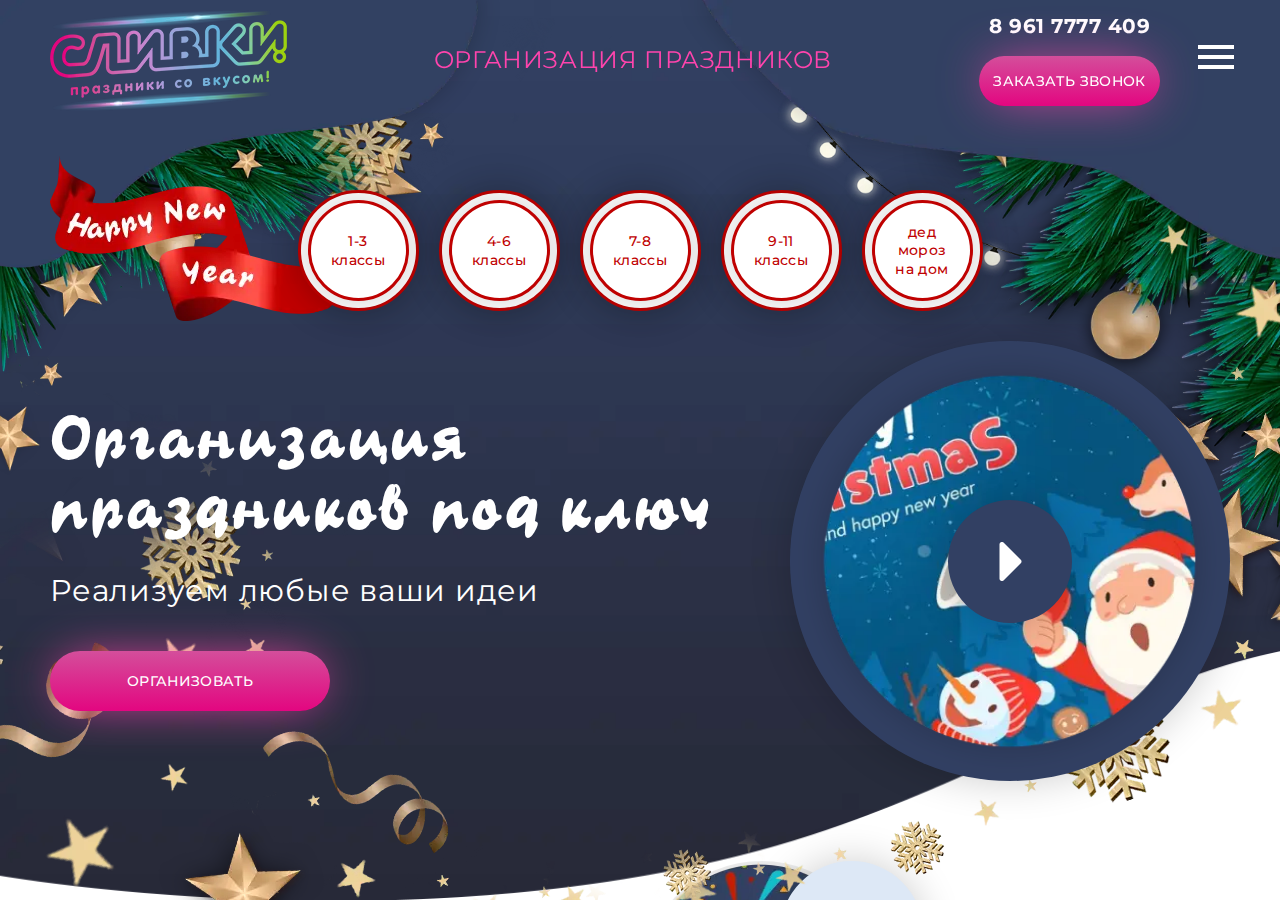
==== index.html @ aa13f9ca "Add files via upload" ====
<!DOCTYPE html><html lang="ru"><head>   <meta charset="UTF-8">   <meta http-equiv="X-UA-Compatible" content="IE=edge">   <meta name="viewport" content="width=device-width, initial-scale=1.0, maximum-scale=1.0, user-scalable=0">   <link rel="preconnect" href="https://fonts.googleapis.com">    <link rel="preconnect" href="https://fonts.gstatic.com" crossorigin>    <link href="https://fonts.googleapis.com/css2?family=Montserrat:wght@300;400;500;700&display=swap" rel="stylesheet">   <link rel="stylesheet" href="css/style.min.css">   <title>Document</title></head><body>    <div class="wrapper">        <header class="header">            <div class="container">                <button class="burger">                    <svg id="burger" viewBox="0 0 24 24" >                        <path d="M3 18h18v-2H3v2zm0-5h18v-2H3v2zm0-7v2h18V6H3z"/>                    </svg>                    <svg id="close"  viewBox="0 0 24 24" >                        <path d="M0 0h24v24H0V0z" fill="none" opacity=".87"/><path d="M12 2C6.47 2 2 6.47 2 12s4.47 10 10 10 10-4.47 10-10S17.53 2 12 2zm0 18c-4.41 0-8-3.59-8-8s3.59-8 8-8 8 3.59 8 8-3.59 8-8 8zm3.59-13L12 10.59 8.41 7 7 8.41 10.59 12 7 15.59 8.41 17 12 13.41 15.59 17 17 15.59 13.41 12 17 8.41z"/>                    </svg>                </button>               <div class="header__body">                   <div class="header__top">                        <a href="index.html" class="header__logo">                            <picture><source srcset="img/logo.webp" type="image/webp"><img src="img/logo.png" alt="logo"></picture>                        </a>                        <div class="header__title">Организация праздников</div>                        <div class="header__contacts">                            <div class="header__phone">                                <a href="tel:89617777409">8 961 7777 409</a>                            </div>                            <button class="header__btn button button-2">Заказать звонок</button>                        </div>                   </div>                   <div class="header__bottom">                        <nav class="header__menu">                            <ul class="menu">                            <li class="menu__item _active"><a href="##">Программы </a></li>                            <li class="menu__item"><a href="##">Почему мы</a></li>                            <li class="menu__item"><a href="##"> Праздник под ключ</a></li>                            <li class="menu__item"><a href="##">Наша команда</a></li>                            <li class="menu__item"><a href="##">Отзывы</a></li>                            <li class="menu__item"><a href="##">Портфолио</a></li>                            <li class="menu__item"><a href="##">Контакты</a></li>                            </ul>                        </nav>                   </div>               </div>            </div>        </header>          <main>              <section class="main">                  <div class="main-bg">                      <div class="main-bg__top-left">                        <picture><source srcset="img/block1/bg-top.webp" type="image/webp"><img src="img/block1/bg-top.png" alt=""></picture>                      </div>                      <div class="main-bg__top-right">                        <picture><source srcset="img/block1/bg-top-right.webp" type="image/webp"><img src="img/block1/bg-top-right.png" alt=""></picture>                      </div>                      <div class="main-bg__right">                        <picture><source srcset="img/block1/bg-right.webp" type="image/webp"><img src="img/block1/bg-right.png" alt=""></picture>                      </div>                      <div class="main-bg__left">                        <picture><source srcset="img/block1/bg-left.webp" type="image/webp"><img src="img/block1/bg-left.png" alt=""></picture>                      </div>                      <div class="main-bg__center">                        <picture><source srcset="img/block1/bg-center.webp" type="image/webp"><img src="img/block1/bg-center.png" alt=""></picture>                      </div>                      <div class="main-bg__bg">                        <picture><source srcset="img/block1/bg.webp" type="image/webp"><img src="img/block1/bg.png" alt=""></picture>                      </div>                  </div>                  <div class="container">                      <div class="main__body">                          <div class="main__top">                              <div class="main__top-bg">                                  <picture><source srcset="img/block1/tape.webp" type="image/webp"><img src="img/block1/tape.png" alt=""></picture>                              </div>                              <div class="main__list">                                  <a href="##" class="main__list-item">                                    <span class="fcc">                                        1-3                                        классы                                    </span>                                  </a>                                  <a href="##" class="main__list-item">                                    <span class="fcc">                                        4-6                                        классы                                    </span>                                  </a>                                  <a href="##" class="main__list-item">                                    <span class="fcc">                                        7-8                                        классы                                    </span>                                  </a>                                  <a href="##" class="main__list-item">                                    <span class="fcc">                                        9-11                                        классы                                    </span>                                  </a>                                  <a href="##" class="main__list-item">                                    <span class="fcc">                                        дед                                        мороз                                        на дом                                    </span>                                  </a>                              </div>                          </div>                          <div class="main__bottom">                              <div class="main__column">                                  <div class="main__title title">Организация                                    праздников под ключ</div>                                  <div class="main__subtitle">Реализуем любые ваши идеи</div>                                  <button class="main__btn button button-1 offer-button">Организовать</button>                              </div>                              <div class="main__play play fcc">                                  <div class="play__image">                                      <picture><source srcset="img/block1/picture-play.webp" type="image/webp"><img src="img/block1/picture-play.png" alt=""></picture>                                  </div>                                  <button class="play__btn fcc">                                      <picture><source srcset="img/block1/arrow.webp" type="image/webp"><img src="img/block1/arrow.png" alt=""></picture>                                  </button>                              </div>                          </div>                      </div>                  </div>              </section>              <section class="about">                  <div class="container">                      <div class="about__body">                          <div class="about__item">                              <div class="about-item">                                  <div class="about__picture">                                      <picture><source srcset="img/block2/picture-1.webp" type="image/webp"><img src="img/block2/picture-1.png" alt=""></picture>                                  </div>                                  <div class="about__title fcc">                                    <span>                                        > 15 лет                                        с вами                                    </span>                                  </div>                              </div>                          </div>                          <div class="about__item">                              <div class="about-item">                                  <div class="about__picture">                                      <picture><source srcset="img/block2/picture-2.webp" type="image/webp"><img src="img/block2/picture-2.png" alt=""></picture>                                  </div>                                  <div class="about__title fcc">                                    <span>                                        Провели                                        свыше 9 000                                        праздников                                    </span>                                  </div>                              </div>                          </div>                          <div class="about__item">                              <div class="about-item">                                  <div class="about__picture">                                      <picture><source srcset="img/block2/picture-3.webp" type="image/webp"><img src="img/block2/picture-3.png" alt=""></picture>                                  </div>                                  <div class="about__title fcc">                                    <span>                                        Проф.                                        ведущие                                        и артисты                                    </span>                                  </div>                              </div>                          </div>                          <div class="about__item">                              <div class="about-item">                                  <div class="about__picture">                                      <picture><source srcset="img/block2/picture-4.webp" type="image/webp"><img src="img/block2/picture-4.png" alt=""></picture>                                  </div>                                  <div class="about__title fcc">                                    <span>                                        Эксклюзивные                                        и VIP                                        программы                                    </span>                                  </div>                              </div>                          </div>                      </div>                  </div>              </section>              <section class="banner">                  <div class="banner-bg">                      <div class="banner-bg__bg">                          <picture><source srcset="img/block3/bg.webp" type="image/webp"><img src="img/block3/bg.png" alt=""></picture>                      </div>                      <div class="banner-bg__top">                          <picture><source srcset="img/block3/bg-top.webp" type="image/webp"><img src="img/block3/bg-top.png" alt=""></picture>                      </div>                      <div class="banner-bg__bottom">                          <picture><source srcset="img/block3/bg-bottom.webp" type="image/webp"><img src="img/block3/bg-bottom.png" alt=""></picture>                      </div>                      <div class="banner-bg__left">                          <picture><source srcset="img/block3/bg-left.webp" type="image/webp"><img src="img/block3/bg-left.png" alt=""></picture>                      </div>                      <div class="banner-bg__right">                          <picture><source srcset="img/block3/bg-right.webp" type="image/webp"><img src="img/block3/bg-right.png" alt=""></picture>                      </div>                      <div class="banner-bg__center">                          <picture><source srcset="img/block3/bg-center.webp" type="image/webp"><img src="img/block3/bg-center.png" alt=""></picture>                      </div>                  </div>                  <div class="container">                      <div class="banner__body">                        <div class="banner-bg__picture">                            <picture><source srcset="img/block3/picture-center.webp" type="image/webp"><img src="img/block3/picture-center.png" alt=""></picture>                        </div>                        <div class="title banner__title">Работаем с детьми                            и подростками</div>                        <div class="banner__subtitle">Праздник под ключ для деток</div>                        <button class="banner__btn button button-1 offer-button">Организовать</button>                        <div class="banner__list main__list">                            <a href="##" class="main__list-item">                              <span class="fcc">                                  1-3                                  классы                              </span>                            </a>                            <a href="##" class="main__list-item">                              <span class="fcc">                                  4-6                                  классы                              </span>                            </a>                            <a href="##" class="main__list-item">                              <span class="fcc">                                  7-8                                  классы                              </span>                            </a>                            <a href="##" class="main__list-item">                              <span class="fcc">                                  9-11                                  классы                              </span>                            </a>                            <a href="##" class="main__list-item">                              <span class="fcc">                                  дед                                  мороз                                  на дом                              </span>                            </a>                        </div>                      </div>                  </div>              </section>              <section class="team">                <div class="team__bg">                    <picture><source srcset="img/block4/bg.webp" type="image/webp"><img src="img/block4/bg.png" alt=""></picture>                </div>                  <div class="container">                      <div class="team__body">                          <div class="team__title title">Наша команда</div>                          <div class="team__slider">                              <div class="slider">                                  <div class="slider__body">                                      <div class="slider__item">                                          <div class="team-item">                                              <div class="team-item__image">                                                  <picture><source srcset="img/block4/picture-1.webp" type="image/webp"><img src="img/block4/picture-1.png" alt=""></picture>                                              </div>                                              <div class="team-item__info fcc">                                                <div class="team-item__name">Мария Юкова</div>                                                <div class="team-item__description">Педагог-психолог, арт-терапевт, опыт работы более 12 лет</div>                                              </div>                                          </div>                                      </div>                                      <div class="slider__item _active">                                          <div class="team-item">                                              <div class="team-item__image">                                                  <picture><source srcset="img/block4/picture-2.webp" type="image/webp"><img src="img/block4/picture-2.png" alt=""></picture>                                              </div>                                              <div class="team-item__info fcc">                                                <div class="team-item__name">Никита                                                    будник</div>                                                <div class="team-item__description">создатель программ, ведущий, поет, танцует играет на гитаре</div>                                              </div>                                          </div>                                      </div>                                      <div class="slider__item">                                          <div class="team-item">                                              <div class="team-item__image">                                                  <picture><source srcset="img/block4/picture-3.webp" type="image/webp"><img src="img/block4/picture-3.png" alt=""></picture>                                              </div>                                              <div class="team-item__info fcc">                                                <div class="team-item__name">Сергей                                                    Гузенко</div>                                                <div class="team-item__description">актер,<br> супер-ведущий</div>                                              </div>                                          </div>                                      </div>                                      <div class="slider__item">                                          <div class="team-item">                                              <div class="team-item__image">                                                  <picture><source srcset="img/block4/picture-1.webp" type="image/webp"><img src="img/block4/picture-1.png" alt=""></picture>                                              </div>                                              <div class="team-item__info fcc">                                                <div class="team-item__name">Мария Юкова</div>                                                <div class="team-item__description">Педагог-психолог, арт-терапевт, опыт работы более 12 лет</div>                                              </div>                                          </div>                                      </div>                                      <div class="slider__item">                                          <div class="team-item">                                              <div class="team-item__image">                                                  <picture><source srcset="img/block4/picture-1.webp" type="image/webp"><img src="img/block4/picture-1.png" alt=""></picture>                                              </div>                                              <div class="team-item__info fcc">                                                <div class="team-item__name">Мария Юкова</div>                                                <div class="team-item__description">Педагог-психолог, арт-терапевт, опыт работы более 12 лет</div>                                              </div>                                          </div>                                      </div>                                      <div class="slider__item">                                          <div class="team-item">                                              <div class="team-item__image">                                                  <picture><source srcset="img/block4/picture-1.webp" type="image/webp"><img src="img/block4/picture-1.png" alt=""></picture>                                              </div>                                              <div class="team-item__info fcc">                                                <div class="team-item__name">Мария Юкова</div>                                                <div class="team-item__description">Педагог-психолог, арт-терапевт, опыт работы более 12 лет</div>                                              </div>                                          </div>                                      </div>                                  </div>                                  <div class="slider__arrows">                                      <button class="arrow-left">                                        <svg height="20" viewBox="0 0 24 24" width="13" ><path d="M0 0h24v24H0V0z" fill="none"/><path d="M4.422-3.995L0 0l14.363 13.004L0 26.01l4.422 3.995 18.816-17z"/></svg>                                      </button>                                      <button class="arrow-right">                                        <svg height="20" viewBox="0 0 24 24" width="13" ><path d="M0 0h24v24H0V0z" fill="none"/><path d="M4.422-3.995L0 0l14.363 13.004L0 26.01l4.422 3.995 18.816-17z"/></svg>                                      </button>                                  </div>                              </div>                          </div>                      </div>                  </div>              </section>              <section class="feedbacks">                  <div class="container">                      <div class="feedbacks__body">                          <div class="feedbacks__title title">Отзывы наших клиентов</div>                          <div class="feedbacks__content">                              <div class="feedbacks__left">                                  <div class="feedbacks__bg">                                      <picture><source srcset="img/block5/bg-left.webp" type="image/webp"><img src="img/block5/bg-left.png" alt=""></picture>                                  </div>                                  <div class="feedbacks__items">                                        <div class="feedbacks__item">                                            <div class="feedbacks__image">                                                <picture><source srcset="img/block5/picture-1.webp" type="image/webp"><img src="img/block5/picture-1.png" alt=""></picture>                                            </div>                                                  <div class="feedback">                                                <div class="feedback__image">                                                    <picture><source srcset="img/block5/picture-1.webp" type="image/webp"><img src="img/block5/picture-1.png" alt=""></picture>                                                </div>                                                <div class="feedback__info">                                                    <div class="feedback__name">Эльвира Сафина</div>                                                    <div class="feedback__title">на основе нескольких мероприятий (Гость)</div>                                                    <div class="feedback__text">Никита очень позитивный, весёлый, внимательный, ответственный.А как он работает с детьми, одно удовольствие смотреть. Дети в восторге. Ко всем находит подход </div>                                                </div>                                            </div>                                        </div>                                        <div class="feedbacks__item">                                            <div class="feedbacks__image">                                                <picture><source srcset="img/block5/picture-2.webp" type="image/webp"><img src="img/block5/picture-2.png" alt=""></picture>                                            </div>                                                  <div class="feedback">                                                <div class="feedback__image">                                                    <picture><source srcset="img/block5/picture-2.webp" type="image/webp"><img src="img/block5/picture-2.png" alt=""></picture>                                                </div>                                                <div class="feedback__info">                                                    <div class="feedback__name">Эльвира Сафина</div>                                                    <div class="feedback__title">на основе нескольких мероприятий (Гость)</div>                                                    <div class="feedback__text">Никита очень позитивный, весёлый, внимательный, ответственный.А как он работает с детьми, одно удовольствие смотреть. Дети в восторге. Ко всем находит подход </div>                                                </div>                                            </div>                                        </div>                                        <div class="feedbacks__item _active">                                            <div class="feedbacks__image fcc">                                                <span>э</span>                                            </div>                                               <div class="feedback">                                                <div class="feedback__image fcc">                                                    <span>э</span>                                                </div>                                                  <div class="feedback__info">                                                    <div class="feedback__name">Эльвира Сафина</div>                                                    <div class="feedback__title">на основе нескольких мероприятий (Гость)</div>                                                    <div class="feedback__text">Никита очень позитивный, весёлый, внимательный, ответственный.А как он работает с детьми, одно удовольствие смотреть. Дети в восторге. Ко всем находит подход </div>                                                </div>                                            </div>                                        </div>                                        <div class="feedbacks__item">                                            <div class="feedbacks__image">                                                <picture><source srcset="img/block5/picture-4.webp" type="image/webp"><img src="img/block5/picture-4.png" alt=""></picture>                                            </div>                                                  <div class="feedback">                                                <div class="feedback__image">                                                    <picture><source srcset="img/block5/picture-4.webp" type="image/webp"><img src="img/block5/picture-4.png" alt=""></picture>                                                </div>                                                <div class="feedback__info">                                                    <div class="feedback__name">Эльвира Сафина</div>                                                    <div class="feedback__title">на основе нескольких мероприятий (Гость)</div>                                                    <div class="feedback__text">Никита очень позитивный, весёлый, внимательный, ответственный.А как он работает с детьми, одно удовольствие смотреть. Дети в восторге. Ко всем находит подход </div>                                                </div>                                            </div>                                        </div>                                  </div>                              </div>                              <div class="feedbacks__feedback">                                <div class="feedback">                                    <div class="feedback__image fcc">                                        <span>э</span>                                    </div>                                    <div class="feedback__info">                                        <div class="feedback__name">Эльвира Сафина</div>                                        <div class="feedback__title">на основе нескольких мероприятий (Гость)</div>                                        <div class="feedback__text">Никита очень позитивный, весёлый, внимательный, ответственный.А как он работает с детьми, одно удовольствие смотреть. Дети в восторге. Ко всем находит подход </div>                                    </div>                                </div>                              </div>                              <div class="feedbacks__right">                                  <div class="feedbacks__bg">                                      <picture><source srcset="img/block5/bg-left.webp" type="image/webp"><img src="img/block5/bg-left.png" alt=""></picture>                                  </div>                                  <div class="feedbacks__items">                                        <div class="feedbacks__item">                                            <div class="feedbacks__image">                                                <picture><source srcset="img/block5/picture-5.webp" type="image/webp"><img src="img/block5/picture-5.png" alt=""></picture>                                            </div>                                                  <div class="feedback">                                                <div class="feedback__image">                                                    <picture><source srcset="img/block5/picture-5.webp" type="image/webp"><img src="img/block5/picture-5.png" alt=""></picture>                                                </div>                                                <div class="feedback__info">                                                    <div class="feedback__name">Эльвира Сафина</div>                                                    <div class="feedback__title">на основе нескольких мероприятий (Гость)</div>                                                    <div class="feedback__text">Никита очень позитивный, весёлый, внимательный, ответственный.А как он работает с детьми, одно удовольствие смотреть. Дети в восторге. Ко всем находит подход </div>                                                </div>                                            </div>                                        </div>                                        <div class="feedbacks__item">                                            <div class="feedbacks__image fcc">                                                <span>в</span>                                            </div>                                                <div class="feedback">                                                <div class="feedback__image fcc">                                                    <span>в</span>                                                </div>                                                <div class="feedback__info">                                                    <div class="feedback__name">Эльвира Сафина</div>                                                    <div class="feedback__title">на основе нескольких мероприятий (Гость)</div>                                                    <div class="feedback__text">Никита очень позитивный, весёлый, внимательный, ответственный.А как он работает с детьми, одно удовольствие смотреть. Дети в восторге. Ко всем находит подход </div>                                                </div>                                            </div>                                        </div>                                        <div class="feedbacks__item">                                            <div class="feedbacks__image">                                                <picture><source srcset="img/block5/picture-7.webp" type="image/webp"><img src="img/block5/picture-7.png" alt=""></picture>                                            </div>                                                  <div class="feedback">                                                <div class="feedback__image">                                                    <picture><source srcset="img/block5/picture-7.webp" type="image/webp"><img src="img/block5/picture-7.png" alt=""></picture>                                                </div>                                                <div class="feedback__info">                                                    <div class="feedback__name">Эльвира Сафина</div>                                                    <div class="feedback__title">на основе нескольких мероприятий (Гость)</div>                                                    <div class="feedback__text">Никита очень позитивный, весёлый, внимательный, ответственный.А как он работает с детьми, одно удовольствие смотреть. Дети в восторге. Ко всем находит подход </div>                                                </div>                                            </div>                                        </div>                                  </div>                              </div>                          </div>                          <a class="feedbacks__btn button-4 fcc" href="##"><span>Все отзывы</span></a>                      </div>                  </div>              </section>              <section class="gallery">                  <div class="gallery__bg">                      <picture><source srcset="img/block6/bg.webp" type="image/webp"><img src="img/block6/bg.png" alt=""></picture>                  </div>                  <div class="container">                      <div class="gallery__body">                          <div class="gallery__title title">Наша галерея</div>                          <div class="filters">                              <div  class="filters__body">                                           <div data-filter="" class="filters__item _active">Все фото</div>                                  <div data-filter="Happy Dance Party" class="filters__item">Happy Dance Party</div>                                  <div data-filter="Ультрафиолет Party" class="filters__item">Ультрафиолет Party</div>                                  <div data-filter="Freez-Light Party" class="filters__item">Freez-Light Party</div>                                  <div data-filter="Выездной дивж: выпускные, дни рождения" class="filters__item">Выездной дивж: выпускные, дни рождения</div>                                  <div data-filter="тренинги для классов на командообразование" class="filters__item">тренинги для классов на командообразование</div>                                  <div data-filter="3 допа" class="filters__item">3 допа</div>                                  <div data-filter="3 допа" class="filters__item">3 допа</div>                                  <div data-filter="3 допа" class="filters__item">3 допа</div>                              </div>                          </div>                          <div class="gallery__slider">                              <div class="slider">                                  <div class="slider__body">                                      <div data-filter="Happy Dance Party" class="slider__item _prev-second-item">                                          <picture><source srcset="img/block6/picture-1.webp" type="image/webp"><img src="img/block6/picture-1.png" alt=""></picture>                                      </div>                                      <div data-filter="Happy Dance Party" class="slider__item _prev-item">                                          <picture><source srcset="img/block6/picture-2.webp" type="image/webp"><img src="img/block6/picture-2.png" alt=""></picture>                                      </div>                                      <div data-filter="Ультрафиолет Party" class="slider__item _active">                                          <picture><source srcset="img/block6/picture-3.webp" type="image/webp"><img src="img/block6/picture-3.png" alt=""></picture>                                      </div>                                      <div data-filter="Ультрафиолет Party" class="slider__item _next-item">                                          <picture><source srcset="img/block6/picture-4.webp" type="image/webp"><img src="img/block6/picture-4.png" alt=""></picture>                                      </div>                                      <div data-filter="Happy Dance Party" class="slider__item _next-second-item">                                          <picture><source srcset="img/block6/picture-5.webp" type="image/webp"><img src="img/block6/picture-5.png" alt=""></picture>                                      </div>                                      <div data-filter="Ультрафиолет Party" class="slider__item">                                          <picture><source srcset="img/block6/picture-3.webp" type="image/webp"><img src="img/block6/picture-3.png" alt=""></picture>                                      </div>                                  </div>                                  <div class="slider__arrows">                                      <button class="arrow-left">                                        <svg height="20" viewBox="0 0 24 24" width="13" ><path d="M0 0h24v24H0V0z" fill="none"/><path d="M4.422-3.995L0 0l14.363 13.004L0 26.01l4.422 3.995 18.816-17z"/></svg>                                      </button>                                      <button class="arrow-right">                                        <svg height="20" viewBox="0 0 24 24" width="13" ><path d="M0 0h24v24H0V0z" fill="none"/><path d="M4.422-3.995L0 0l14.363 13.004L0 26.01l4.422 3.995 18.816-17z"/></svg>                                      </button>                                  </div>                              </div>                          </div>                      </div>                  </div>              </section>              <section class="offer">                <div class="banner-bg offer-bg">                    <div class="banner-bg__bg">                        <picture><source srcset="img/block7/bg.webp" type="image/webp"><img src="img/block7/bg.png" alt=""></picture>                    </div>                    <div class="banner-bg__top">                        <picture><source srcset="img/block3/bg-top.webp" type="image/webp"><img src="img/block3/bg-top.png" alt=""></picture>                    </div>                    <div class="banner-bg__bottom">                        <picture><source srcset="img/block3/bg-bottom.webp" type="image/webp"><img src="img/block3/bg-bottom.png" alt=""></picture>                    </div>                </div>                  <div class="container">                      <div class="offer__body">                        <div class="offer__info">                            <div class="offer__title title">Хотите                                организовать                                свой праздник?</div>                            <div class="offer__subtitle">Оставьте свои данные и мы                                свяжемся с Вами</div>                        </div>                        <div class="offer__form">                            <form action="form.php" class="form">                                <div class="form__row">                                    <div class="form__column">                                        <input required placeholder="Ваше имя" autocomplete="off" class="input" name="имя" value="" type="text">                                        <input required placeholder="Ваш номер телефона" autocomplete="off" class="input input-phone" name="номер телефона" value="" type="text">                                        <input required placeholder="Ваш E-mail" autocomplete="off" class="input input-email" name="E-mail" value="" type="text">                                    </div>                                    <div class="form__column">                                        <textarea placeholder="Сообщение" autocomplete="off" class="input textarea"></textarea>                                    </div>                                </div>                                <div class="form__row">                                    <button class="form__btn button button-1" type="submit" formmethod="POST">Отправить</button>                                    <label class="checkbox-label" for="checkbox">                                        <input id="checkbox" required  autocomplete="off" class="checkbox" name="checkbox" value="" type="checkbox">                                        <span>Нажимая кнопку «Отправить», Вы даете <br> согласие на обработку своих <br> персональных данных</span>                                    </label>                                </div>                            </form>                        </div>                      </div>                  </div>              </section>              <section class="contacts">                <div class="container">                  <div class="contacts__body">                      <div class="contacts__map">                        <script type="text/javascript" charset="utf-8" async src="https://api-maps.yandex.ru/services/constructor/1.0/js/?um=constructor%3Af596996461737840ff737d33d6aaab555454909a46f1b2b4ff485ff3a37aca10&amp;width=100%25&amp;height=100%&amp;lang=ru_RU&amp;scroll=true"></script>                      </div>                      <div class="contacts__info fcc">                          <div class="contacts__icon">                              <picture><source srcset="img/block8/map.webp" type="image/webp"><img src="img/block8/map.png" alt=""></picture>                          </div>                          <div class="contacts__address">г. Санкт-Петербург, ул. Типанова, д. 5 лит А, офис 11-Н</div>                          <div class="contacts__title title">Контакты</div>                          <div class="contacts__icon">                            <picture><source srcset="img/block8//mail.webp" type="image/webp"><img src="img/block8//mail.png" alt=""></picture>                        </div>                          <div class="contacts__email">                              <a href="mailto:spb@slivki.ru">spb@slivki.ru</a>                          </div>                          <button class="contacts__btn button button-3">Связаться с нами</button>                      </div>                  </div>                </div>              </section>          </main>          <div class="modal modal-slide">              <div class="modal__body">                  <div class="modal__image">                      <picture><source srcset="img/block6/picture-3.webp" type="image/webp"><img src="img/block6/picture-3.png" alt=""></picture>                  </div>              </div>              <button class="modal-close">                <svg  viewBox="0 0 24 24"  ><path d="M0 0h24v24H0V0z" fill="none" opacity=".87"/><path d="M11.847.47C5.471.47.317 5.658.317 12.076c0 6.419 5.154 11.607 11.53 11.607 6.376 0 11.53-5.188 11.53-11.607C23.377 5.658 18.223.47 11.847.47zm0 20.892c-5.085 0-9.224-4.167-9.224-9.286 0-5.118 4.14-9.285 9.224-9.285 5.085 0 9.224 4.167 9.224 9.285 0 5.119-4.14 9.286-9.224 9.286zm4.14-15.089l-4.14 4.167-4.14-4.167L6.083 7.91l4.14 4.166-4.14 4.167 1.626 1.637 4.139-4.167 4.14 4.167 1.625-1.637-4.14-4.167 4.14-4.166z"/></svg>              </button>          </div>          <div class="modal form-sended-modal fcc">              <div class="form-sended-modal__body fcc">                  <div class="form-sended-modal__title">                    спасибо за заказ                  </div>                  <button class="modal-close">                    <svg  viewBox="0 0 24 24"  ><path d="M0 0h24v24H0V0z" fill="none" opacity=".87"/><path d="M11.847.47C5.471.47.317 5.658.317 12.076c0 6.419 5.154 11.607 11.53 11.607 6.376 0 11.53-5.188 11.53-11.607C23.377 5.658 18.223.47 11.847.47zm0 20.892c-5.085 0-9.224-4.167-9.224-9.286 0-5.118 4.14-9.285 9.224-9.285 5.085 0 9.224 4.167 9.224 9.285 0 5.119-4.14 9.286-9.224 9.286zm4.14-15.089l-4.14 4.167-4.14-4.167L6.083 7.91l4.14 4.166-4.14 4.167 1.626 1.637 4.139-4.167 4.14 4.167 1.625-1.637-4.14-4.167 4.14-4.166z"/></svg>                  </button>              </div>          </div>          <footer class="footer">                          <div class="footer-bg">                <div class="footer-bg__bg">                  <picture><source srcset="img/footer/bg.webp" type="image/webp"><img src="img/footer/bg.png" alt=""></picture>                </div>                <div class="footer-bg__bottom-left">                  <picture><source srcset="img/footer/bg-left.webp" type="image/webp"><img src="img/footer/bg-left.png" alt=""></picture>                </div>                <div class="footer-bg__bottom-right">                  <picture><source srcset="img/footer/bg-right.webp" type="image/webp"><img src="img/footer/bg-right.png" alt=""></picture>                </div>            </div>              <div class="container">                  <div class="footer__body">                        <div class="header__body">                        <div class="header__bottom">                             <nav class="header__menu">                                 <ul class="menu">                                 <li class="menu__item _active"><a href="##">Программы </a></li>                                 <li class="menu__item"><a href="##">Почему мы</a></li>                                 <li class="menu__item"><a href="##"> Праздник под ключ</a></li>                                 <li class="menu__item"><a href="##">Наша команда</a></li>                                 <li class="menu__item"><a href="##">Отзывы</a></li>                                 <li class="menu__item"><a href="##">Портфолио</a></li>                                 <li class="menu__item"><a href="##">Контакты</a></li>                                 </ul>                             </nav>                        </div>                        <div class="header__top">                             <a href="index.html" class="header__logo">                                 <picture><source srcset="img/logo.webp" type="image/webp"><img src="img/logo.png" alt="logo"></picture>                             </a>                             <div class="footer__center">                                <div class="header__title">Организация праздников</div>                                <div class="footer__copy">Все права защищены © 2021</div>                             </div>                              <div class="header__contacts">                                 <div class="header__phone">                                     <a href="tel:89617777409">8 961 7777 409</a>                                 </div>                                 <button class="header__btn button button-2">Заказать звонок</button>                             </div>                        </div>                    </div>                  </div>              </div>          </footer>    </div>      <script src="js/mainbundle.js"></script></body></html>
---- css/style.min.css ----
@charset "UTF-8";*{padding:0;margin:0;border:0}*,:after,:before{-moz-box-sizing:border-box;-webkit-box-sizing:border-box;box-sizing:border-box}:active,:focus{outline:0}a:active,a:focus{outline:0}aside,footer,header,nav{display:block}body,html{height:100%;width:100%;font-size:100%;line-height:1;font-size:14px;-ms-text-size-adjust:100%;-moz-text-size-adjust:100%;-webkit-text-size-adjust:100%}button,input,textarea{font-family:inherit}input[type=email],input[type=tel],input[type=text],textarea{-moz-appearance:none;-webkit-appearance:none;appearance:none}input::-ms-clear{display:none}button{cursor:pointer;background-color:transparent}button::-moz-focus-inner{padding:0;border:0}a,a:visited{text-decoration:none;color:inherit}a:hover{text-decoration:none}ul li{list-style:none}img{vertical-align:top}h1,h2,h3,h4,h5,h6{font-size:inherit;font-weight:inherit}@font-face{font-family:CC;src:url(../fonts/CasualContact.eot);src:local("☺"),url(../fonts/CasualContact.ttf) format("truetype"),url(../fonts/CasualContact.svg) format("svg");font-weight:400;font-style:normal;font-display:swap}:root{font-family:Montserrat,sans-serif;--color-input:#021C1E}.container{width:100%;max-width:1260px;margin:0 auto;padding:0 40px}.title{font-family:CC,sans-serif;font-size:60px;letter-spacing:1.5px;line-height:1.17}.fcc{display:-webkit-box;display:-webkit-flex;display:-moz-box;display:-ms-flexbox;display:flex;-webkit-box-align:center;-webkit-align-items:center;-moz-box-align:center;-ms-flex-align:center;align-items:center;-webkit-box-pack:center;-webkit-justify-content:center;-moz-box-pack:center;-ms-flex-pack:center;justify-content:center}a,button,svg{-webkit-transition:all .5s ease 0s;-o-transition:all .5s ease 0s;-moz-transition:all .5s ease 0s;transition:all .5s ease 0s}.button{background-image:-webkit-gradient(linear,left bottom,left top,from(#e30680),to(#d44e9b));background-image:-webkit-linear-gradient(bottom,#e30680,#d44e9b);background-image:-moz-linear-gradient(bottom,#e30680,#d44e9b);background-image:-o-linear-gradient(bottom,#e30680,#d44e9b);background-image:linear-gradient(to top,#e30680,#d44e9b);-webkit-box-shadow:0 0 50px -10px #ff44ad;-moz-box-shadow:0 0 50px -10px #ff44ad;box-shadow:0 0 50px -10px #ff44ad;font-size:14px;font-weight:500;text-transform:uppercase;line-height:1;letter-spacing:.35px;color:#fff}.button:hover{-webkit-transform:scale(1.05);-moz-transform:scale(1.05);-ms-transform:scale(1.05);-o-transform:scale(1.05);transform:scale(1.05)}.button-1{width:280px;height:60px;-webkit-border-radius:30px;-moz-border-radius:30px;border-radius:30px}.button-3{width:200px;height:60px;-webkit-border-radius:30px;-moz-border-radius:30px;border-radius:30px}.button-2{width:181px;height:50px;-webkit-border-radius:25px;-moz-border-radius:25px;border-radius:25px}.button-4{width:280px;height:60px;-webkit-border-radius:30px;-moz-border-radius:30px;border-radius:30px;border:solid 1px #ff44ad;background-color:#fff;-webkit-box-shadow:0 0 50px -20px #ff44ad;-moz-box-shadow:0 0 50px -20px #ff44ad;box-shadow:0 0 50px -20px #ff44ad;font-size:14px;font-weight:500;text-transform:uppercase;line-height:1;letter-spacing:.35px}.button-4 span{color:#ff44ad}.button-4:hover{-webkit-transform:scale(1.05);-moz-transform:scale(1.05);-ms-transform:scale(1.05);-o-transform:scale(1.05);transform:scale(1.05)}.header{position:fixed;z-index:100;top:10px;left:0;width:100%}.header__top{width:100%;display:-webkit-box;display:-webkit-flex;display:-moz-box;display:-ms-flexbox;display:flex;-webkit-box-pack:justify;-webkit-justify-content:space-between;-moz-box-pack:justify;-ms-flex-pack:justify;justify-content:space-between;-webkit-box-align:center;-webkit-align-items:center;-moz-box-align:center;-ms-flex-align:center;align-items:center;text-align:center}.header__logo{-webkit-box-flex:0;-webkit-flex:0 0 237px;-moz-box-flex:0;-ms-flex:0 0 237px;flex:0 0 237px;max-width:237px;width:237px;height:101px}.header__logo img{width:100%;height:100%;-o-object-fit:contain;object-fit:contain}.header__title{text-transform:uppercase;-webkit-box-flex:0;-webkit-flex:0 1 100%;-moz-box-flex:0;-ms-flex:0 1 100%;flex:0 1 100%;max-width:100%;font-size:24px;font-weight:400;line-height:2.92;letter-spacing:.6px;color:#ff44ad}.header__phone{font-size:20px;font-weight:700;line-height:1;letter-spacing:.5px;color:#fff}.header__btn{margin-top:20px}.header__bottom{margin-top:10px;width:100%}.burger{position:absolute;z-index:102;top:23px;right:40px;width:48px;height:48px;fill:#fff}.burger #burger{display:none}.burger #close{display:none}.burger:hover{fill:#242e47}.menu{display:-webkit-box;display:-webkit-flex;display:-moz-box;display:-ms-flexbox;display:flex;-webkit-box-pack:center;-webkit-justify-content:center;-moz-box-pack:center;-ms-flex-pack:center;justify-content:center;-webkit-box-align:center;-webkit-align-items:center;-moz-box-align:center;-ms-flex-align:center;align-items:center;-webkit-border-radius:25px;-moz-border-radius:25px;border-radius:25px;-webkit-box-shadow:0 0 40px 0 rgba(0,0,0,.2);-moz-box-shadow:0 0 40px 0 rgba(0,0,0,.2);box-shadow:0 0 40px 0 rgba(0,0,0,.2);background-color:#324063;height:50px}.menu__item a{height:50px;white-space:nowrap;padding:18px 28px 18px 28px;text-transform:uppercase;font-size:14px;font-weight:500;line-height:1;letter-spacing:.35px;-webkit-border-radius:25px;-moz-border-radius:25px;border-radius:25px;color:#fff;-webkit-transition:none;-o-transition:none;-moz-transition:none;transition:none}.menu__item a:hover{padding:17px 27px 17px 27px;border:1px solid #fff}.menu__item._active a{-webkit-border-radius:25px;-moz-border-radius:25px;border-radius:25px;background-color:#242e47}.footer{position:relative;height:330px}.footer__body{position:relative;z-index:5;padding-top:129px}.footer__body .header__top{margin-top:10px}.footer__copy{font-size:14px;font-weight:300;line-height:1.2;letter-spacing:.35px;color:#999}.footer-bg__bg{position:absolute;top:0;left:0;height:100%;min-width:100%}.footer-bg__bg img{min-width:100%;height:100%;-o-object-fit:cover;object-fit:cover}.footer-bg__bottom-left{position:absolute;bottom:0;left:0}.footer-bg__bottom-right{position:absolute;bottom:0;right:0}.main{padding-top:190px;position:relative;padding-bottom:120px}.main__body{position:relative;z-index:3}.main__top{position:relative;width:100%}.main__top-bg{position:absolute;bottom:-10px;left:0}.main__list{margin:0 auto;display:-webkit-box;display:-webkit-flex;display:-moz-box;display:-ms-flexbox;display:flex;-webkit-box-pack:center;-webkit-justify-content:center;-moz-box-pack:center;-ms-flex-pack:center;justify-content:center}.main .main__list-item+.main__list-item{margin-left:20px}.main__list-item{-webkit-box-flex:0;-webkit-flex:0 0 121px;-moz-box-flex:0;-ms-flex:0 0 121px;flex:0 0 121px;max-width:121px;width:121px;height:121px;position:relative}.main__list-item span{width:100%;height:100%;text-align:center;position:relative;z-index:4;font-size:14px;font-weight:500;line-height:1.29;letter-spacing:.35px;color:#bf0101;max-width:64px;margin:0 auto}.main__list-item::before{content:'';-webkit-transition:all .5s ease 0s;-o-transition:all .5s ease 0s;-moz-transition:all .5s ease 0s;transition:all .5s ease 0s;position:absolute;z-index:2;top:10px;left:10px;width:101px;height:101px;-webkit-border-radius:50%;-moz-border-radius:50%;border-radius:50%;-webkit-box-shadow:0 0 40px 0 rgba(0,0,0,.2);-moz-box-shadow:0 0 40px 0 rgba(0,0,0,.2);box-shadow:0 0 40px 0 rgba(0,0,0,.2);border:solid 3px #bf0101;background-color:#fff}.main__list-item::after{content:'';position:absolute;top:0;left:0;width:100%;height:100%;-webkit-border-radius:50%;-moz-border-radius:50%;border-radius:50%;-webkit-box-shadow:0 0 40px 0 rgba(0,0,0,.2);-moz-box-shadow:0 0 40px 0 rgba(0,0,0,.2);box-shadow:0 0 40px 0 rgba(0,0,0,.2);border:solid 3px #bf0101;background-color:#fff}.main__list-item:hover span{color:#fff}.main__list-item:hover::before{background-color:#bf0101}.main__bottom{margin-top:30px;display:-webkit-box;display:-webkit-flex;display:-moz-box;display:-ms-flexbox;display:flex;-webkit-box-pack:justify;-webkit-justify-content:space-between;-moz-box-pack:justify;-ms-flex-pack:justify;justify-content:space-between}.main__column{margin-top:60px}.main__title{color:#fff}.main__subtitle{margin-top:15px;font-size:30px;font-weight:400;line-height:2.33;letter-spacing:.75px;color:#fff}.main__play{-webkit-box-flex:0;-webkit-flex:0 0 440px;-moz-box-flex:0;-ms-flex:0 0 440px;flex:0 0 440px;max-width:440px}.main__btn{margin-top:25px}.main-bg__top-left{position:absolute;z-index:2;top:0;left:0;width:740px}.main-bg__top-left img{width:100%;-o-object-fit:contain;object-fit:contain}.main-bg__top-right{position:absolute;z-index:2;top:0;right:0;width:778px}.main-bg__top-right img{width:100%;height:100%;-o-object-fit:contain;object-fit:contain}.main-bg__right{position:absolute;z-index:1;top:0;right:0;width:825px}.main-bg__right img{width:100%;-o-object-fit:contain;object-fit:contain}.main-bg__left{position:absolute;z-index:1;top:0;left:0;width:655px}.main-bg__left img{width:100%;-o-object-fit:contain;object-fit:contain}.main-bg__center{position:absolute;bottom:-170px;left:0;z-index:1}.main-bg__bg{position:absolute;top:0;left:0;height:100%;min-width:100%}.main-bg__bg img{min-width:100%;height:100%;-o-object-fit:cover;object-fit:cover}.play{width:440px;height:440px;-webkit-border-radius:50%;-moz-border-radius:50%;border-radius:50%;-webkit-box-shadow:0 0 40px 0 rgba(0,0,0,.2);-moz-box-shadow:0 0 40px 0 rgba(0,0,0,.2);box-shadow:0 0 40px 0 rgba(0,0,0,.2);background-color:#324063;position:relative}.play__image{position:absolute;top:0;left:0;width:100%;height:100%;-webkit-border-radius:50%;-moz-border-radius:50%;border-radius:50%;overflow:hidden}.play__image img{width:100%;height:100%;-o-object-fit:cover;object-fit:cover}.play__btn{position:relative;z-index:4;width:124px;height:123px;-webkit-box-shadow:0 0 40px 0 rgba(0,0,0,.2);-moz-box-shadow:0 0 40px 0 rgba(0,0,0,.2);box-shadow:0 0 40px 0 rgba(0,0,0,.2);background-color:#324063;-webkit-border-radius:50%;-moz-border-radius:50%;border-radius:50%;color:transparent}.play__btn img{width:23px;height:39px}.play__btn:hover{background-color:#c6c6c6;-webkit-box-shadow:none;-moz-box-shadow:none;box-shadow:none}.about__body{margin-top:90px;display:-webkit-box;display:-webkit-flex;display:-moz-box;display:-ms-flexbox;display:flex}.about__item{-webkit-box-flex:0;-webkit-flex:0 0 25%;-moz-box-flex:0;-ms-flex:0 0 25%;flex:0 0 25%;max-width:25%;height:309px;position:relative}.about__item:nth-child(2n) .about__title{bottom:0;right:-40px}.about__item:nth-child(2n+1) .about__title{top:0;right:-40px}.about__item:nth-child(2) .about-item{top:-60px;left:0}.about__item:nth-child(3) .about-item{top:-130px;left:0}.about__item:nth-child(4) .about-item{top:-60px;left:0}.about .about-item{width:243px;height:243px;position:absolute}.about__picture{-webkit-border-radius:50%;-moz-border-radius:50%;border-radius:50%;overflow:hidden}.about__picture img{width:243px;height:243px}.about__title{text-transform:uppercase;text-align:center;position:absolute;-webkit-border-radius:50%;-moz-border-radius:50%;border-radius:50%;width:143px;height:143px;-webkit-box-shadow:0 0 40px 0 rgba(0,0,0,.2);-moz-box-shadow:0 0 40px 0 rgba(0,0,0,.2);box-shadow:0 0 40px 0 rgba(0,0,0,.2);background-color:#dde8f6;font-size:14px;line-height:1.29;letter-spacing:.35px;font-weight:500;color:#324063}.about__title span{max-width:125px}.banner{position:relative;margin-top:-130px}.banner__body{position:relative;padding-top:327px;padding-bottom:114px}.banner__title{color:#fff;max-width:650px;position:relative;z-index:3}.banner__subtitle{position:relative;z-index:3;margin-top:30px;font-size:30px;font-weight:400;line-height:1.5;letter-spacing:.75px;color:#fff}.banner__btn{margin-top:45px}.banner__list{position:absolute;z-index:3;bottom:114px;right:0}.banner__list .main__list-item+.main__list-item{margin-left:20px}.banner-bg__bg{position:absolute;top:0;left:0;height:100%;width:100%}.banner-bg__bg img{width:100%;height:100%;-o-object-fit:cover;object-fit:cover}.banner-bg__picture{position:absolute;bottom:120px;right:20px}.banner-bg__top{position:absolute;z-index:2;top:100px;left:0;width:24%}.banner-bg__top img{width:100%}.banner-bg__bottom{position:absolute;z-index:2;bottom:-120px;right:-2px}.banner-bg__left{position:absolute;top:160px;left:0;width:31%;min-width:400px}.banner-bg__left img{width:100%}.banner-bg__right{position:absolute;bottom:80px;right:0;width:29%;min-width:400px}.banner-bg__right img{width:100%}.banner-bg__center{position:absolute;bottom:-40px;left:0}.banner-bg__center img{width:100%;min-width:1500px}.team{margin-top:90px;position:relative}.team__bg{position:absolute;top:-100px;left:0}.team__body{text-align:center;position:relative;z-index:3}.team__title{color:#324063}.team__slider{margin-top:10px}.team .slider{width:100%;overflow:hidden;padding:10px 34px;height:500px;position:relative}.team .slider__body{-webkit-transition:all .5s ease 0s;-o-transition:all .5s ease 0s;-moz-transition:all .5s ease 0s;transition:all .5s ease 0s;min-width:100%;display:-webkit-box;display:-webkit-flex;display:-moz-box;display:-ms-flexbox;display:flex}.team .slider__item{-webkit-box-flex:0;-webkit-flex:0 0 381px;-moz-box-flex:0;-ms-flex:0 0 381px;flex:0 0 381px;display:-webkit-box;display:-webkit-flex;display:-moz-box;display:-ms-flexbox;display:flex;-webkit-box-align:start;-webkit-align-items:flex-start;-moz-box-align:start;-ms-flex-align:start;align-items:flex-start;-webkit-box-pack:center;-webkit-justify-content:center;-moz-box-pack:center;-ms-flex-pack:center;justify-content:center}.team .slider__item._active .team-item{margin-top:20px;width:381px;height:381px}.team .slider__item._active .team-item .team-item__info{bottom:-35px;left:80px}.team .slider__item .team-item{width:326px;height:326px}.team .slider__arrows .arrow-left,.team .slider__arrows .arrow-right{-webkit-border-radius:50%;-moz-border-radius:50%;border-radius:50%;width:82px;height:83px;-webkit-box-shadow:0 0 10px 0 rgba(0,0,0,.2);-moz-box-shadow:0 0 10px 0 rgba(0,0,0,.2);box-shadow:0 0 10px 0 rgba(0,0,0,.2);background-color:#fff;position:absolute;top:120px}.team .slider__arrows .arrow-left svg,.team .slider__arrows .arrow-right svg{fill:#bf0101}.team .slider__arrows .arrow-left:hover,.team .slider__arrows .arrow-right:hover{background-color:#324162}.team .slider__arrows .arrow-left:hover svg,.team .slider__arrows .arrow-right:hover svg{fill:#fff}.team .slider__arrows .arrow-left{left:10px;-webkit-transform:rotate(180deg);-moz-transform:rotate(180deg);-ms-transform:rotate(180deg);-o-transform:rotate(180deg);transform:rotate(180deg)}.team .slider__arrows .arrow-right{right:10px}.team-item{-webkit-transition:all .5s ease 0s;-o-transition:all .5s ease 0s;-moz-transition:all .5s ease 0s;transition:all .5s ease 0s;position:relative}.team-item__image{-webkit-border-radius:50%;-moz-border-radius:50%;border-radius:50%;overflow:hidden;width:100%;height:100%}.team-item__image img{width:100%;height:100%;-o-object-fit:cover;object-fit:cover}.team-item__info{padding:10px;position:absolute;bottom:-70px;left:54px;text-align:center;-webkit-box-orient:vertical;-webkit-box-direction:normal;-webkit-flex-direction:column;-moz-box-orient:vertical;-moz-box-direction:normal;-ms-flex-direction:column;flex-direction:column;width:220px;height:220px;-webkit-border-radius:50%;-moz-border-radius:50%;border-radius:50%;-webkit-box-shadow:0 0 40px 0 rgba(0,0,0,.2);-moz-box-shadow:0 0 40px 0 rgba(0,0,0,.2);box-shadow:0 0 40px 0 rgba(0,0,0,.2);border:solid 3px #bf0101;background-color:#fff}.team-item__name{text-transform:uppercase;font-size:16px;font-weight:700;line-height:1.13;letter-spacing:.4px;color:#324063}.team-item__description{margin-top:22px;font-size:14px;font-weight:300;line-height:1.29;letter-spacing:.35px;color:#324063}.offer{position:relative;z-index:2}.offer__body{color:#fff;display:-webkit-box;display:-webkit-flex;display:-moz-box;display:-ms-flexbox;display:flex;position:relative;z-index:3;padding-top:140px;padding-bottom:158px}.offer__info{-webkit-box-flex:0;-webkit-flex:0 0 490px;-moz-box-flex:0;-ms-flex:0 0 490px;flex:0 0 490px;max-width:490px}.offer__subtitle{margin-top:20px;font-size:30px;font-weight:400;line-height:1.33;letter-spacing:.75px;color:#fff}.offer__form{margin-left:17px}.form .form__column+.form__column{margin-left:20px}.form__row{display:-webkit-box;display:-webkit-flex;display:-moz-box;display:-ms-flexbox;display:flex}.form__btn{-webkit-box-flex:0;-webkit-flex:0 0 280px;-moz-box-flex:0;-ms-flex:0 0 280px;flex:0 0 280px;margin-top:25px}.form .input{padding:0 29px;-webkit-border-radius:30px;-moz-border-radius:30px;border-radius:30px;-webkit-box-shadow:0 0 40px 0 rgba(0,0,0,.14);-moz-box-shadow:0 0 40px 0 rgba(0,0,0,.14);box-shadow:0 0 40px 0 rgba(0,0,0,.14);background-color:#324063;width:280px;height:60px;font-size:14px;font-weight:300;line-height:1.3;letter-spacing:.35px;color:#fff}.form .input::-webkit-input-placeholder{color:#999}.form .input:-moz-placeholder{color:#999}.form .input::-moz-placeholder{color:#999}.form .input:-ms-input-placeholder{color:#999}.form .input::-ms-input-placeholder{color:#999}.form .input::placeholder{color:#999}.form .input:not(:first-child){margin-top:20px}.form .input._error{border:1px solid #bf0101}.form .textarea{padding-top:20px;width:380px;height:220px}.form .checkbox-label{cursor:pointer;margin-left:20px;margin-top:25px;font-size:14px;font-weight:300;line-height:1.3;letter-spacing:.35px;color:#999;position:relative}.form .checkbox-label span{display:-webkit-inline-box;display:-webkit-inline-flex;display:-moz-inline-box;display:-ms-inline-flexbox;display:inline-flex}.form .checkbox-label span::before{content:'';margin-right:8px;width:20px;min-width:20px;height:20px;-webkit-box-shadow:0 0 40px 0 rgba(0,0,0,.14);-moz-box-shadow:0 0 40px 0 rgba(0,0,0,.14);box-shadow:0 0 40px 0 rgba(0,0,0,.14);background-color:#324063}.form .checkbox{position:absolute;z-index:-1;opacity:0}.form .checkbox:checked~span::before{content:url(../img/icons/check.svg)}.offer-bg .banner-bg__top{position:absolute;z-index:2;top:-70px;left:0;width:24%}.offer-bg .banner-bg__top img{width:100%}.offer-bg .banner-bg__bottom{position:absolute;z-index:2;bottom:-150px;right:-2px}.contacts{margin-top:-150px;margin-bottom:-140px;position:relative}.contacts__body{width:100%;height:100%;height:640px;display:-webkit-box;display:-webkit-flex;display:-moz-box;display:-ms-flexbox;display:flex;-webkit-box-pack:end;-webkit-justify-content:flex-end;-moz-box-pack:end;-ms-flex-pack:end;justify-content:flex-end;-webkit-box-align:center;-webkit-align-items:center;-moz-box-align:center;-ms-flex-align:center;align-items:center}.contacts__map{position:absolute;top:0;left:0;width:100%;height:100%}.contacts__map .ymaps-2-1-79-map-copyrights-promo{position:absolute;top:-300px;left:40px}.contacts__map .ymaps-2-1-79-map-copyrights-promo>ymaps{display:-webkit-box;display:-webkit-flex;display:-moz-box;display:-ms-flexbox;display:flex;-webkit-box-orient:vertical;-webkit-box-direction:normal;-webkit-flex-direction:column;-moz-box-orient:vertical;-moz-box-direction:normal;-ms-flex-direction:column;flex-direction:column}.contacts__map .ymaps-2-1-79-copyright.ymaps-2-1-79-copyright_logo_no{position:absolute;top:-240px;left:30px}.contacts__map .ymaps-2-1-79-zoom{position:absolute;top:70px;left:0}.contacts__info{position:relative;z-index:3;width:401px;height:401px;-webkit-border-radius:50%;-moz-border-radius:50%;border-radius:50%;-webkit-box-shadow:0 0 40px 0 rgba(0,0,0,.2);-moz-box-shadow:0 0 40px 0 rgba(0,0,0,.2);box-shadow:0 0 40px 0 rgba(0,0,0,.2);background-color:#324063;color:#fff;-webkit-box-orient:vertical;-webkit-box-direction:normal;-webkit-flex-direction:column;-moz-box-orient:vertical;-moz-box-direction:normal;-ms-flex-direction:column;flex-direction:column;text-align:center}.contacts__info :nth-child(4){margin-top:20px}.contacts__address{margin-top:20px;font-size:16px;font-weight:300;max-width:257px;line-height:1.5}.contacts__title{margin-top:15px}.contacts__email{margin-top:20px;font-size:16px;font-weight:300}.contacts__btn{margin-top:20px}.feedbacks{margin-top:30px}.feedbacks__body{display:-webkit-box;display:-webkit-flex;display:-moz-box;display:-ms-flexbox;display:flex;-webkit-box-orient:vertical;-webkit-box-direction:normal;-webkit-flex-direction:column;-moz-box-orient:vertical;-moz-box-direction:normal;-ms-flex-direction:column;flex-direction:column}.feedbacks__title{color:#324063;text-align:center}.feedbacks__content{display:-webkit-box;display:-webkit-flex;display:-moz-box;display:-ms-flexbox;display:flex}.feedbacks__left{-webkit-box-flex:0;-webkit-flex:0 1 100%;-moz-box-flex:0;-ms-flex:0 1 100%;flex:0 1 100%;max-width:100%;margin-right:19px;position:relative}.feedbacks__left .feedbacks__bg{position:absolute;bottom:-47px;right:0}.feedbacks__left .feedbacks__items :nth-child(1){top:0;left:0}.feedbacks__left .feedbacks__items :nth-child(2){top:48px;right:80px}.feedbacks__left .feedbacks__items :nth-child(3){bottom:48px;right:0}.feedbacks__left .feedbacks__items :nth-child(4){bottom:0;right:120px}.feedbacks__item{cursor:pointer;position:absolute}.feedbacks__item .feedback{display:none}.feedbacks__item._active .feedbacks__image{-webkit-box-shadow:0 0 40px 0 rgba(0,0,0,.2);-moz-box-shadow:0 0 40px 0 rgba(0,0,0,.2);box-shadow:0 0 40px 0 rgba(0,0,0,.2);border:solid 3px #bf0101}.feedbacks__image{pointer-events:none;width:100px;height:100px;-webkit-border-radius:50%;-moz-border-radius:50%;border-radius:50%;overflow:hidden;font-size:68px;text-transform:uppercase;line-height:1;font-family:CC,sans-serif;color:#dde8f6;background-color:#fff}.feedbacks__image img{width:100%;height:100%;-o-object-fit:cover;object-fit:cover}.feedbacks__feedback{margin-top:28px}.feedbacks__right{margin-left:50px;-webkit-box-flex:0;-webkit-flex:0 1 100%;-moz-box-flex:0;-ms-flex:0 1 100%;flex:0 1 100%;max-width:100%;position:relative}.feedbacks__right .feedbacks__bg{position:absolute;bottom:-48px;left:0;-webkit-transform:scale(-1,1);-moz-transform:scale(-1,1);-ms-transform:scale(-1,1);-o-transform:scale(-1,1);transform:scale(-1,1)}.feedbacks__right .feedbacks__items :nth-child(1){top:0;right:0}.feedbacks__right .feedbacks__items :nth-child(2){top:48px;left:80px}.feedbacks__right .feedbacks__items :nth-child(3){bottom:48px;left:0}.feedbacks__btn{margin:0 auto;margin-top:40px}.feedback{display:-webkit-box;display:-webkit-flex;display:-moz-box;display:-ms-flexbox;display:flex;width:550px}.feedback__image{-webkit-box-flex:0;-webkit-flex:0 0 281px;-moz-box-flex:0;-ms-flex:0 0 281px;flex:0 0 281px;width:281px;height:281px;-webkit-border-radius:50%;-moz-border-radius:50%;border-radius:50%;overflow:hidden;-webkit-box-shadow:0 0 40px 0 rgba(0,0,0,.2);-moz-box-shadow:0 0 40px 0 rgba(0,0,0,.2);box-shadow:0 0 40px 0 rgba(0,0,0,.2);margin-right:19px;font-size:202px;text-transform:uppercase;line-height:1;font-family:CC,sans-serif;color:#dde8f6}.feedback__image img{width:100%;height:100%;-o-object-fit:cover;object-fit:cover}.feedback__name{margin-top:10px;text-transform:uppercase;font-size:20px;font-weight:700;line-height:.9;letter-spacing:.5px;color:#324063}.feedback__title{margin-top:22px;font-size:14px;font-weight:300;line-height:1.29;letter-spacing:.35px;color:#ff44ad}.feedback__text{margin-top:17px;font-size:16px;font-weight:300;line-height:1.5;letter-spacing:.4px;color:#324063}.gallery{margin-top:80px;position:relative}.gallery__bg{position:absolute;top:0;left:0}.gallery__body{position:relative;z-index:3}.gallery__title{color:#324063;text-align:center}.gallery__slider{margin-top:40px;position:relative}.filters__body{margin-top:30px;padding:13px 18px 19px 10px;-webkit-border-radius:30px;-moz-border-radius:30px;border-radius:30px;-webkit-box-shadow:0 0 40px 0 rgba(0,0,0,.2);-moz-box-shadow:0 0 40px 0 rgba(0,0,0,.2);box-shadow:0 0 40px 0 rgba(0,0,0,.2);background-color:#fff;width:100%;display:-webkit-box;display:-webkit-flex;display:-moz-box;display:-ms-flexbox;display:flex;-webkit-flex-wrap:wrap;-ms-flex-wrap:wrap;flex-wrap:wrap}.filters__item{cursor:pointer;text-transform:uppercase;font-size:14px;font-weight:500;line-height:1.29;padding:8px 15px;letter-spacing:.35px;height:30px;-webkit-border-radius:15px;-moz-border-radius:15px;border-radius:15px;color:#ff44ad}.filters__item._active{color:#324063;background-color:#dde8f6}.gallery .slider{width:100%;overflow:hidden;height:400px}.gallery .slider__body{display:-webkit-box;display:-webkit-flex;display:-moz-box;display:-ms-flexbox;display:flex;min-width:100%;-webkit-transition:all .5s ease 0s;-o-transition:all .5s ease 0s;-moz-transition:all .5s ease 0s;transition:all .5s ease 0s}.gallery .slider__item{cursor:pointer;display:-webkit-box;display:-webkit-flex;display:-moz-box;display:-ms-flexbox;display:flex;-webkit-box-align:center;-webkit-align-items:center;-moz-box-align:center;-ms-flex-align:center;align-items:center;-webkit-box-flex:0;-webkit-flex:0 0 20%;-moz-box-flex:0;-ms-flex:0 0 20%;flex:0 0 20%;max-width:20%;position:relative;z-index:3}.gallery .slider__item img{pointer-events:none;-webkit-transition:all .5s ease 0s;-o-transition:all .5s ease 0s;-moz-transition:all .5s ease 0s;transition:all .5s ease 0s;-webkit-border-radius:50%;-moz-border-radius:50%;border-radius:50%;width:180px;height:180px;-o-object-fit:cover;object-fit:cover}.gallery .slider__item._hidden{display:none}.gallery .slider__item._prev-second-item{-webkit-box-pack:start;-webkit-justify-content:flex-start;-moz-box-pack:start;-ms-flex-pack:start;justify-content:flex-start}.gallery .slider__item._next-second-item{-webkit-box-pack:end;-webkit-justify-content:flex-end;-moz-box-pack:end;-ms-flex-pack:end;justify-content:flex-end}.gallery .slider__item._prev-item{-webkit-box-pack:end;-webkit-justify-content:flex-end;-moz-box-pack:end;-ms-flex-pack:end;justify-content:flex-end;position:relative;z-index:4}.gallery .slider__item._prev-item img{margin-right:50px;width:280px;height:280px}.gallery .slider__item._next-item{-webkit-box-pack:start;-webkit-justify-content:flex-start;-moz-box-pack:start;-ms-flex-pack:start;justify-content:flex-start;position:relative;z-index:4}.gallery .slider__item._next-item img{margin-left:50px;width:280px;height:280px}.gallery .slider__item._active{position:relative;-webkit-box-pack:center;-webkit-justify-content:center;-moz-box-pack:center;-ms-flex-pack:center;justify-content:center;z-index:5}.gallery .slider__item._active img{width:380px;height:380px}.gallery .slider__arrows .arrow-left,.gallery .slider__arrows .arrow-right{-webkit-border-radius:50%;-moz-border-radius:50%;border-radius:50%;width:82px;height:83px;-webkit-box-shadow:0 0 10px 0 rgba(0,0,0,.2);-moz-box-shadow:0 0 10px 0 rgba(0,0,0,.2);box-shadow:0 0 10px 0 rgba(0,0,0,.2);background-color:#fff;position:absolute;z-index:6;top:140px}.gallery .slider__arrows .arrow-left svg,.gallery .slider__arrows .arrow-right svg{fill:#bf0101}.gallery .slider__arrows .arrow-left:hover,.gallery .slider__arrows .arrow-right:hover{background-color:#324162}.gallery .slider__arrows .arrow-left:hover svg,.gallery .slider__arrows .arrow-right:hover svg{fill:#fff}.gallery .slider__arrows .arrow-left{left:-50px;-webkit-transform:rotate(180deg);-moz-transform:rotate(180deg);-ms-transform:rotate(180deg);-o-transform:rotate(180deg);transform:rotate(180deg)}.gallery .slider__arrows .arrow-right{right:-50px}.wrapper{width:100%;height:100%;overflow-x:hidden;overflow-y:scroll;scroll-behavior:smooth}main._block{width:100%;height:100%;overflow:hidden}html{overflow-x:hidden}.modal-slide.modal{width:100%;height:100%;position:absolute;z-index:200;top:0;left:0;display:none}.modal-slide.modal .modal__body{width:100%;height:100%;padding:40px 20px;-webkit-transform:scale(0);-moz-transform:scale(0);-ms-transform:scale(0);-o-transform:scale(0);transform:scale(0);-webkit-animation:modal .5s ease .1s forwards;-moz-animation:modal .5s ease .1s forwards;-o-animation:modal .5s ease .1s forwards;animation:modal .5s ease .1s forwards}.modal-slide.modal .modal__image{width:100%;height:100%}.modal-slide.modal .modal__image img{width:100%;height:100%;-o-object-fit:contain;object-fit:contain}.modal-slide.modal .modal-close{position:absolute;top:0;right:0;padding:20px}.modal-slide.modal .modal-close svg{width:40px;height:40px}.modal-slide.modal .modal-close:hover svg{fill:#fff}.modal-slide.modal._open{display:block}@-webkit-keyframes modal{0%{-webkit-transform:scale(0);transform:scale(0)}100%{-webkit-transform:scale(1);transform:scale(1)}}@-moz-keyframes modal{0%{-moz-transform:scale(0);transform:scale(0)}100%{-moz-transform:scale(1);transform:scale(1)}}@-o-keyframes modal{0%{-o-transform:scale(0);transform:scale(0)}100%{-o-transform:scale(1);transform:scale(1)}}@keyframes modal{0%{-webkit-transform:scale(0);-moz-transform:scale(0);-o-transform:scale(0);transform:scale(0)}100%{-webkit-transform:scale(1);-moz-transform:scale(1);-o-transform:scale(1);transform:scale(1)}}.form-sended-modal{display:none;position:absolute;z-index:200;top:0;left:0;width:100%;height:100%}.form-sended-modal__body{width:400px;height:250px;-webkit-border-radius:30px;-moz-border-radius:30px;border-radius:30px;background-color:#fff;text-align:center;position:relative;-webkit-animation:modal .5s ease .1s forwards;-moz-animation:modal .5s ease .1s forwards;-o-animation:modal .5s ease .1s forwards;animation:modal .5s ease .1s forwards}.form-sended-modal__title{font-family:CC,sans-serif;font-size:60px;letter-spacing:1.5px;line-height:1.17;color:#324063}.form-sended-modal .modal-close{position:absolute;top:0;right:0;padding:20px}.form-sended-modal .modal-close svg{width:40px;height:40px}.form-sended-modal .modal-close:hover svg{fill:#d44e9b}.form-sended-modal._open{display:-webkit-box;display:-webkit-flex;display:-moz-box;display:-ms-flexbox;display:flex}@media (max-width:1600px){.main-bg__top-left{width:500px}.main-bg__top-right{width:600px;height:auto}.main-bg__right{top:50px;right:-50px;width:600px}.main-bg__left{top:0;left:-50px;width:500px}}@media (max-width:1300px){.header._open .burger #burger{display:none}.header._open .burger #close{display:block}.header._open .menu{display:-webkit-box;display:-webkit-flex;display:-moz-box;display:-ms-flexbox;display:flex}.header._open .header__bottom{margin-top:0;width:100%;max-width:400px;position:fixed;top:0;right:0;height:100%;overflow-y:scroll}.burger #burger{display:block}.header__contacts{margin-right:70px}.header__bottom{height:0}.menu{padding-top:60px;padding-bottom:40px;display:-webkit-box;display:-webkit-flex;display:-moz-box;display:-ms-flexbox;display:flex;-webkit-box-orient:vertical;-webkit-box-direction:normal;-webkit-flex-direction:column;-moz-box-orient:vertical;-moz-box-direction:normal;-ms-flex-direction:column;flex-direction:column;-webkit-box-pack:start;-webkit-justify-content:flex-start;-moz-box-pack:start;-ms-flex-pack:start;justify-content:flex-start;-webkit-box-align:start;-webkit-align-items:flex-start;-moz-box-align:start;-ms-flex-align:start;align-items:flex-start;height:auto;min-height:400px;padding-left:30px;display:none}.menu__item{padding:20px}.menu__item a{height:auto;padding:20px;text-transform:uppercase;font-size:14px;font-weight:500;line-height:1;letter-spacing:.35px;-webkit-border-radius:0;-moz-border-radius:0;border-radius:0;color:#fff;-webkit-transition:none;-o-transition:none;-moz-transition:none;transition:none}.menu__item a:hover{padding:20px;border:none;border-bottom:1px solid #fff}.menu__item._active a{-webkit-border-radius:25px;-moz-border-radius:25px;border-radius:25px;background-color:#242e47}.footer{position:relative;height:250px}.footer__body{position:relative;z-index:5;padding-top:100px}.footer__body .header__top{margin-top:10px}.footer .footer-bg__bottom-left{bottom:0;left:0}.footer .footer-bg__bottom-left img{width:600px}.footer .footer-bg__bottom-right{bottom:0;right:0}.footer .footer-bg__bottom-right img{width:600px}.banner__list{max-width:500px;-webkit-flex-wrap:wrap;-ms-flex-wrap:wrap;flex-wrap:wrap;bottom:0}.banner-bg__bottom{bottom:0;width:200px}.banner-bg__bottom img{width:100%}.banner-bg__center{left:-500px}.banner-bg__center img{width:100%;min-width:1800px}.banner-bg__top{top:110px;width:26%}.banner-bg__top img{width:100%}.team .slider{padding:10px 20px}.team .slider__item{-webkit-box-flex:0;-webkit-flex:0 0 33.33%;-moz-box-flex:0;-ms-flex:0 0 33.33%;flex:0 0 33.33%}.team .slider__item._active{position:relative;z-index:5}.team .slider__item._active .team-item{width:300px;height:300px}.team .slider__item._active .team-item .team-item__info{left:60px;bottom:-60px}.team .slider__item .team-item{width:260px;height:260px}.team .slider__arrows .arrow-left,.team .slider__arrows .arrow-right{top:120px}.team-item__info{padding:7px;bottom:-60px;left:40px;width:180px;height:180px}.team-item__name{font-size:14px}.team-item__description{margin-top:15px;font-size:14px}.offer-bg .banner-bg__bg img{position:absolute;top:0;left:0;width:auto;min-width:100%}.offer-bg .banner-bg__top{width:30%}.offer-bg .banner-bg__bottom{display:none}.offer__body{padding-top:90px;padding-bottom:120px}.form .form__column+.form__column{margin-left:0;margin-top:20px}.form__column{display:-webkit-box;display:-webkit-flex;display:-moz-box;display:-ms-flexbox;display:flex;-webkit-box-orient:vertical;-webkit-box-direction:normal;-webkit-flex-direction:column;-moz-box-orient:vertical;-moz-box-direction:normal;-ms-flex-direction:column;flex-direction:column}.form__row{-webkit-box-orient:vertical;-webkit-box-direction:normal;-webkit-flex-direction:column;-moz-box-orient:vertical;-moz-box-direction:normal;-ms-flex-direction:column;flex-direction:column;position:relative}.form__btn{-webkit-box-flex:0;-webkit-flex:0 1 auto;-moz-box-flex:0;-ms-flex:0 1 auto;flex:0 1 auto;margin-top:25px}.form .textarea{width:280px}.feedbacks{margin-top:40px}.feedbacks__left .feedbacks__items :nth-child(1){top:20px;left:-20px}.feedbacks__left .feedbacks__items :nth-child(2){top:60px;right:20px}.feedbacks__left .feedbacks__items :nth-child(3){bottom:40px;right:20px}.feedbacks__left .feedbacks__items :nth-child(4){bottom:0;right:120px}.feedbacks__right{margin-left:0}.feedbacks__right .feedbacks__items :nth-child(1){top:20px;right:-20px}.feedbacks__right .feedbacks__items :nth-child(2){top:60px;left:20px}.feedbacks__right .feedbacks__items :nth-child(3){bottom:40px;left:20px}}@media (max-width:1200px){.about__body{margin-top:70px;-webkit-flex-wrap:wrap;-ms-flex-wrap:wrap;flex-wrap:wrap}.about__item{-webkit-box-flex:0;-webkit-flex:0 0 50%;-moz-box-flex:0;-ms-flex:0 0 50%;flex:0 0 50%;max-width:50%;display:-webkit-box;display:-webkit-flex;display:-moz-box;display:-ms-flexbox;display:flex;-webkit-box-pack:center;-webkit-justify-content:center;-moz-box-pack:center;-ms-flex-pack:center;justify-content:center}.about__item:nth-child(2n) .about__title{bottom:30px;right:0}.about__item:nth-child(2n+1) .about__title{top:30px;right:0}.about__item:nth-child(2) .about-item{top:-80px;left:0}.about__item:nth-child(3) .about-item{top:0;left:0}.about__item:nth-child(4) .about-item{top:-80px;left:0}.about .about-item{width:309px;height:309px;position:relative}.about__picture img{width:309px;height:309px}}@media (max-width:1024px){.header__title{display:none}.main{padding-bottom:160px}.main__top-bg{position:absolute;bottom:-110px;left:unset;right:0}.main__bottom{margin-top:40px}.main__column{margin-top:0}.main__title{color:#fff}.main__subtitle{line-height:1.5}.main__play{margin-top:100px;-webkit-box-flex:0;-webkit-flex:0 0 300px;-moz-box-flex:0;-ms-flex:0 0 300px;flex:0 0 300px;max-width:300px}.main-bg__top-left{width:400px}.main-bg__top-right{width:500px;height:auto}.main-bg__right{top:50px;right:-50px;width:500px}.main-bg__left{top:0;left:-50px;width:400px}.play{width:300px;height:300px}.banner__btn{position:relative;z-index:3}.banner__list{display:none}.banner-bg__picture{z-index:2;bottom:114px;width:400px}.banner-bg__picture img{width:100%}.banner-bg__top{display:none}.banner-bg__bottom{bottom:30px}.banner-bg__left{display:none}.banner-bg__right{min-width:300px;bottom:120px}.team{margin-top:50px}.team__bg{position:absolute;top:-50px;left:0}.team__body{text-align:center;position:relative;z-index:3}.team__slider{margin-top:30px}.team .slider{height:400px}.team .slider__item{-webkit-box-flex:0;-webkit-flex:0 0 50%;-moz-box-flex:0;-ms-flex:0 0 50%;flex:0 0 50%}.offer-bg .banner-bg__top{display:none}.feedbacks{margin-top:30px}.feedbacks__left{-webkit-box-flex:0;-webkit-flex:0 1 100%;-moz-box-flex:0;-ms-flex:0 1 100%;flex:0 1 100%;max-width:100%;margin-right:19px;position:relative}.feedbacks__left .feedbacks__bg{display:none}.feedbacks__left .feedbacks__items :nth-child(1){top:0;left:0}.feedbacks__left .feedbacks__items :nth-child(2){top:110px;left:0}.feedbacks__left .feedbacks__items :nth-child(3){top:220px;left:0}.feedbacks__left .feedbacks__items :nth-child(4){top:330px;left:0}.feedbacks__right .feedbacks__bg{display:none}.feedbacks__right .feedbacks__items :nth-child(1){top:0;right:0}.feedbacks__right .feedbacks__items :nth-child(2){left:auto;top:110px;right:0}.feedbacks__right .feedbacks__items :nth-child(3){left:auto;top:220px;right:0}.feedbacks__btn{margin:0 auto;margin-top:40px}.feedback{display:-webkit-box;display:-webkit-flex;display:-moz-box;display:-ms-flexbox;display:flex;width:450px}.feedback__image{-webkit-box-flex:0;-webkit-flex:0 0 230px;-moz-box-flex:0;-ms-flex:0 0 230px;flex:0 0 230px;width:230px;height:230px}.feedback__name{font-size:20px;font-weight:700;line-height:.9;letter-spacing:.5px;color:#324063}.feedback__title{margin-top:22px;font-size:14px;font-weight:300;line-height:1.29;letter-spacing:.35px;color:#ff44ad}.feedback__text{margin-top:17px;font-size:16px;font-weight:300;line-height:1.5;letter-spacing:.4px;color:#324063}.gallery .slider__item._prev-item img{margin-right:0}.gallery .slider__item._next-item img{margin-left:0}.gallery .slider__arrows .arrow-left{left:-40px}.gallery .slider__arrows .arrow-right{right:-40px}}@media (max-width:900px){.offer{position:relative}.offer__body{-webkit-box-orient:vertical;-webkit-box-direction:normal;-webkit-flex-direction:column;-moz-box-orient:vertical;-moz-box-direction:normal;-ms-flex-direction:column;flex-direction:column;-webkit-box-align:center;-webkit-align-items:center;-moz-box-align:center;-ms-flex-align:center;align-items:center;padding-bottom:160px}.offer__info{-webkit-box-flex:0;-webkit-flex:0 1 auto;-moz-box-flex:0;-ms-flex:0 1 auto;flex:0 1 auto}.offer__subtitle{margin-top:20px;font-size:18px}.offer__form{margin-left:0;margin-top:20px}.form .form__column+.form__column{margin-top:10px}.form .checkbox-label{margin-left:0;margin-top:20px;font-size:12px}.form .textarea{height:120px}.form__btn{margin-top:15px}.form .input:not(:first-child){margin-top:10px}}@media (max-width:768px){.container{padding:0 20px}.title{font-size:26px;letter-spacing:1.2px}.button{font-size:12px}.button-1{width:140px;height:40px}.button-3{width:160px;height:40px}.button-2{width:150px;height:40px}.button-4{font-size:12px;width:140px;height:40px}.header{top:10px}.header__logo{-webkit-box-flex:0;-webkit-flex:0 0 150px;-moz-box-flex:0;-ms-flex:0 0 150px;flex:0 0 150px;max-width:150px;width:150px;height:80px}.header__logo img{width:100%;height:100%;-o-object-fit:contain;object-fit:contain}.header__contacts{margin-top:20px;padding-left:70px;display:none}.header__phone{font-size:14px}.header__btn{margin-top:10px}.header._open .burger #burger{display:none}.header._open .burger #close{display:block}.header._open .menu{display:-webkit-box;display:-webkit-flex;display:-moz-box;display:-ms-flexbox;display:flex}.header._open .header__contacts{display:block}.header._open .header__bottom{-webkit-border-radius:25px;-moz-border-radius:25px;border-radius:25px;-webkit-box-shadow:0 0 40px 0 rgba(0,0,0,.2);-moz-box-shadow:0 0 40px 0 rgba(0,0,0,.2);box-shadow:0 0 40px 0 rgba(0,0,0,.2);background-color:#324063;max-height:600px;padding-bottom:40px}.menu{padding-bottom:0;-webkit-border-radius:none;-moz-border-radius:none;border-radius:none;-webkit-box-shadow:none;-moz-box-shadow:none;box-shadow:none;background-color:transparent}.footer{height:240px}.footer__body{padding-top:30px}.footer__body .header__top{margin-top:0;-webkit-box-orient:vertical;-webkit-box-direction:normal;-webkit-flex-direction:column;-moz-box-orient:vertical;-moz-box-direction:normal;-ms-flex-direction:column;flex-direction:column}.footer__body .header__logo{-webkit-box-flex:0;-webkit-flex:0 1 auto;-moz-box-flex:0;-ms-flex:0 1 auto;flex:0 1 auto;max-width:auto}.footer__body .header__contacts{display:block}.footer .footer-bg__bottom-left{bottom:0;left:0}.footer .footer-bg__bottom-left img{width:300px}.footer .footer-bg__bottom-right{bottom:0;right:0}.footer .footer-bg__bottom-right img{width:300px}.main{padding-top:100px;padding-bottom:60px}.main__body{display:-webkit-box;display:-webkit-flex;display:-moz-box;display:-ms-flexbox;display:flex;-webkit-box-orient:vertical;-webkit-box-direction:reverse;-webkit-flex-direction:column-reverse;-moz-box-orient:vertical;-moz-box-direction:reverse;-ms-flex-direction:column-reverse;flex-direction:column-reverse}.main__top-bg{display:none}.main__list{margin-top:0;-webkit-flex-wrap:wrap;-ms-flex-wrap:wrap;flex-wrap:wrap}.main .main__list-item+.main__list-item{margin-left:10px}.main__list-item{-webkit-box-flex:0;-webkit-flex:0 0 70px;-moz-box-flex:0;-ms-flex:0 0 70px;flex:0 0 70px;max-width:70px;width:70px;height:70px;position:relative}.main__list-item span{font-size:10px;max-width:50px}.main__list-item::before{top:5px;left:5px;width:60px;height:60px}.main__bottom{margin-top:0}.main__subtitle{margin-top:20px;font-size:18px}.main__play{margin-left:-20px;-webkit-box-flex:0;-webkit-flex:0 0 200px;-moz-box-flex:0;-ms-flex:0 0 200px;flex:0 0 200px;max-width:200px}.main__btn{margin-top:20px}.main-bg__top-left{top:0;left:-40px;width:200px}.main-bg__top-left img{width:100%;-o-object-fit:contain;object-fit:contain}.main-bg__top-right{top:0;right:-40px;width:240px}.main-bg__right{top:0;right:0;width:200px}.main-bg__left{top:0;left:0;width:200px}.main-bg__center{position:absolute;bottom:0;left:0;z-index:1;width:800px}.main-bg__center img{width:100%}.play{width:200px;height:200px}.play__btn{width:60px;height:60px}.play__btn img{width:16px;height:26px}.about__body{margin-top:50px}.about__item{height:140px}.about__item:nth-child(2n) .about__title{bottom:30px;right:0}.about__item:nth-child(2n+1) .about__title{top:30px;right:0}.about__item:nth-child(2) .about-item{top:-80px;left:0}.about__item:nth-child(3) .about-item{top:0;left:0}.about__item:nth-child(4) .about-item{top:-80px;left:0}.about .about-item{width:140px;height:140px}.about__picture img{width:140px;height:140px}.about__title{width:90px;height:90px;font-size:10px}.banner{position:relative;margin-top:-150px}.banner__body{position:relative;padding-top:227px;padding-bottom:214px}.banner__subtitle{margin-top:20px;font-size:18px}.banner__btn{margin-top:20px}.banner-bg__picture{bottom:80px;right:unset;left:0;width:250px;-webkit-transform:scale(-1,1);-moz-transform:scale(-1,1);-ms-transform:scale(-1,1);-o-transform:scale(-1,1);transform:scale(-1,1)}.banner-bg__picture img{width:100%}.banner-bg__top{display:none}.banner-bg__left{display:none}.banner-bg__bottom{bottom:-20px;width:170px;z-index:5}.banner-bg__right{min-width:170px;bottom:60px}.banner-bg__center{bottom:0;left:-370px}.banner-bg__center img{width:100%;min-width:1000px}.team{margin-top:30px}.team__bg{top:0;left:0}.team__bg img{width:400px}.team__slider{margin-top:20px}.team .slider{padding:10px 20px}.team .slider__item{-webkit-box-flex:0;-webkit-flex:0 0 100%;-moz-box-flex:0;-ms-flex:0 0 100%;flex:0 0 100%}.team .slider__item._active .team-item{margin-top:0;width:260px;height:260px}.team .slider__item._active .team-item .team-item__info{left:40px}.team .slider .arrow-left,.team .slider .arrow-right{width:50px;height:50px}.team .slider .arrow-left{left:0}.team .slider .arrow-right{right:0}.contacts{margin-top:-140px;margin-bottom:-40px}.contacts__body{height:500px}.contacts__info{width:320px;height:320px}.contacts__info :nth-child(4){margin-top:10px}.contacts__map .ymaps-2-1-79-map-copyrights-promo{position:absolute;top:-80px;left:40px}.contacts__address{margin-top:10px;font-size:14px;max-width:220px}.contacts__title{margin-top:10px}.contacts__email{margin-top:10px;font-size:14px}.contacts__btn{margin-top:10px}.feedbacks__content{position:relative}.feedbacks__feedback{margin:0 auto}.feedbacks__left{position:absolute;top:0;left:-20px}.feedbacks__left .feedbacks__items :nth-child(1){top:0;left:0}.feedbacks__left .feedbacks__items :nth-child(2){top:70px;left:0}.feedbacks__left .feedbacks__items :nth-child(3){top:140px;left:0}.feedbacks__left .feedbacks__items :nth-child(4){top:210px;left:0}.feedbacks__image{width:60px;height:60px;font-size:40px}.feedbacks__right{position:absolute;top:0;right:-20px}.feedbacks__right .feedbacks__items :nth-child(1){top:0;right:0}.feedbacks__right .feedbacks__items :nth-child(2){top:70px;right:0}.feedbacks__right .feedbacks__items :nth-child(3){top:140px;right:0}.feedbacks__btn{margin-top:20px}.feedback{width:190px;-webkit-box-orient:vertical;-webkit-box-direction:normal;-webkit-flex-direction:column;-moz-box-orient:vertical;-moz-box-direction:normal;-ms-flex-direction:column;flex-direction:column;-webkit-box-align:center;-webkit-align-items:center;-moz-box-align:center;-ms-flex-align:center;align-items:center}.feedback__image{-webkit-box-flex:0;-webkit-flex:0 0 100px;-moz-box-flex:0;-ms-flex:0 0 100px;flex:0 0 100px;width:100px;height:100px;margin-right:19px;font-size:80px}.feedback__name{font-size:18px}.feedback__title{margin-top:10px;font-size:12px}.feedback__text{margin-top:10px;font-size:12px}.gallery{margin-top:40px}.gallery__bg{top:100px}.gallery__bg img{width:800px}.gallery__slider{margin-top:20px}.filters__body{margin-top:20px;padding:7px 10px 10px 7px}.filters__item{cursor:pointer;text-transform:uppercase;font-size:8px;padding:3px 7px;height:auto}.gallery .slider{height:300px}.gallery .slider__item{-webkit-box-flex:0;-webkit-flex:0 0 33.33%;-moz-box-flex:0;-ms-flex:0 0 33.33%;flex:0 0 33.33%;max-width:33.33%}.gallery .slider__item img{width:180px;height:180px}.gallery .slider__item._prev-item img{margin-left:0;width:180px;height:180px}.gallery .slider__item._next-item img{margin-left:0;width:180px;height:180px}.gallery .slider__item._active img{width:280px;height:280px}.gallery .slider__arrows .arrow-left,.gallery .slider__arrows .arrow-right{width:50px;height:50px;top:110px}.gallery .slider__arrows .arrow-left{left:-20px}.gallery .slider__arrows .arrow-right{right:-20px}.form-sended-modal .form-sended-modal__body{width:250px;height:180px}.form-sended-modal .form-sended-modal__title{font-size:30px}.form-sended-modal .modal-close{padding:10px}}
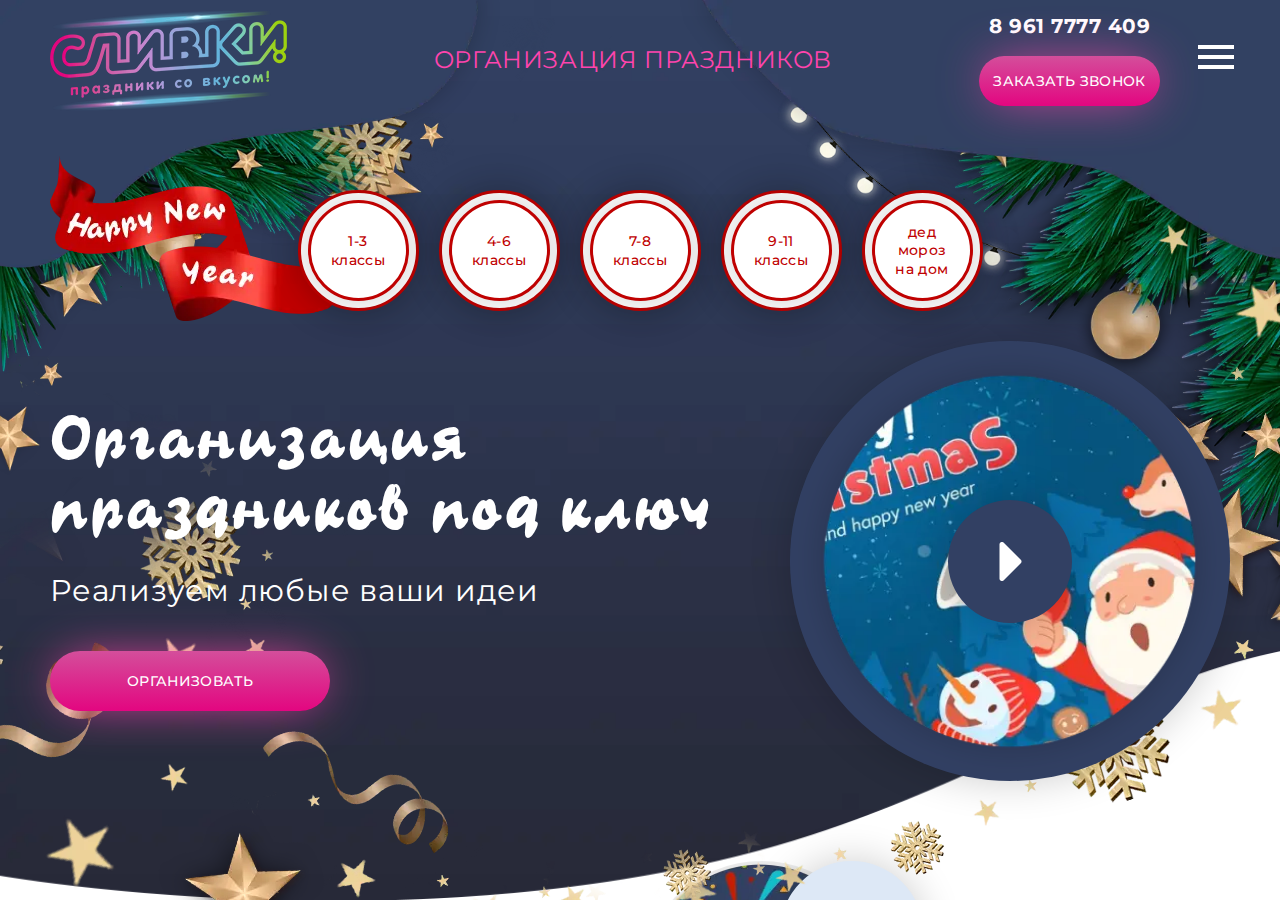
==== commit 9516974e: "Add files via upload" ====
--- a/index.html
+++ b/index.html
@@ -32,19 +32,19 @@
                             <div class="header__phone">                                 <a href="tel:89617777409">8 961 7777 409</a>                             </div>-                            <button class="header__btn button button-2">Заказать звонок</button>+                            <button class="header__btn button button-2 offer-button">Заказать звонок</button>                         </div>                    </div>                    <div class="header__bottom">                         <nav class="header__menu">                             <ul class="menu">-                            <li class="menu__item _active"><a href="##">Программы </a></li>-                            <li class="menu__item"><a href="##">Почему мы</a></li>-                            <li class="menu__item"><a href="##"> Праздник под ключ</a></li>-                            <li class="menu__item"><a href="##">Наша команда</a></li>-                            <li class="menu__item"><a href="##">Отзывы</a></li>-                            <li class="menu__item"><a href="##">Портфолио</a></li>-                            <li class="menu__item"><a href="##">Контакты</a></li>+                            <li class="menu__item _active"><a data-ref="main" href="##">Программы </a></li>+                            <li class="menu__item"><a data-ref="about" href="##">Почему мы</a></li>+                            <li class="menu__item"><a data-ref="banner" href="##"> Праздник под ключ</a></li>+                            <li class="menu__item"><a data-ref="team" href="##">Наша команда</a></li>+                            <li class="menu__item"><a data-ref="feedbacks" href="##">Отзывы</a></li>+                            <li class="menu__item"><a data-ref="gallery" href="##">Портфолио</a></li>+                            <li class="menu__item"><a data-ref="contacts" href="##">Контакты</a></li>                             </ul>                         </nav>                    </div>@@ -52,7 +52,7 @@
             </div>         </header>           <main>-              <section class="main">+              <section data-ref="main" class="main">                   <div class="main-bg">                       <div class="main-bg__top-left">                         <picture><source srcset="img/block1/bg-top.webp" type="image/webp"><img src="img/block1/bg-top.png" alt=""></picture>@@ -80,31 +80,31 @@
                                   <picture><source srcset="img/block1/tape.webp" type="image/webp"><img src="img/block1/tape.png" alt=""></picture>                               </div>                               <div class="main__list">-                                  <a href="##" class="main__list-item">+                                  <a href="page.html" class="main__list-item">                                     <span class="fcc">                                         1-3                                         классы                                     </span>                                   </a>-                                  <a href="##" class="main__list-item">+                                  <a href="page.html" class="main__list-item">                                     <span class="fcc">                                         4-6                                         классы                                     </span>                                   </a>-                                  <a href="##" class="main__list-item">+                                  <a href="page.html" class="main__list-item">                                     <span class="fcc">                                         7-8                                         классы                                     </span>                                   </a>-                                  <a href="##" class="main__list-item">+                                  <a href="page.html" class="main__list-item">                                     <span class="fcc">                                         9-11                                         классы                                     </span>                                   </a>-                                  <a href="##" class="main__list-item">+                                  <a href="page.html" class="main__list-item">                                     <span class="fcc">                                         дед                                         мороз@@ -124,7 +124,7 @@
                                   <div class="play__image">                                       <picture><source srcset="img/block1/picture-play.webp" type="image/webp"><img src="img/block1/picture-play.png" alt=""></picture>                                   </div>-                                  <button class="play__btn fcc">+                                  <button class="play__btn fcc play-btn">                                       <picture><source srcset="img/block1/arrow.webp" type="image/webp"><img src="img/block1/arrow.png" alt=""></picture>                                   </button>                               </div>@@ -132,7 +132,7 @@
                       </div>                   </div>               </section>-              <section class="about">+              <section data-ref="about" class="about">                   <div class="container">                       <div class="about__body">                           <div class="about__item">@@ -193,7 +193,7 @@
                       </div>                   </div>               </section>-              <section class="banner">+              <section data-ref="banner" class="banner">                   <div class="banner-bg">                       <div class="banner-bg__bg">                           <picture><source srcset="img/block3/bg.webp" type="image/webp"><img src="img/block3/bg.png" alt=""></picture>@@ -259,7 +259,7 @@
                       </div>                   </div>               </section>-              <section class="team">+              <section data-ref="team" class="team">                 <div class="team__bg">                     <picture><source srcset="img/block4/bg.webp" type="image/webp"><img src="img/block4/bg.png" alt=""></picture>                 </div>@@ -351,7 +351,7 @@
                       </div>                   </div>               </section>-              <section class="feedbacks">+              <section data-ref="feedbacks" class="feedbacks">                   <div class="container">                       <div class="feedbacks__body">                           <div class="feedbacks__title title">Отзывы наших клиентов</div>@@ -370,7 +370,7 @@
                                                     <picture><source srcset="img/block5/picture-1.webp" type="image/webp"><img src="img/block5/picture-1.png" alt=""></picture>                                                 </div>                                                 <div class="feedback__info">-                                                    <div class="feedback__name">Эльвира Сафина</div>+                                                    <div class="feedback__name">Эльвира</div>                                                     <div class="feedback__title">на основе нескольких мероприятий (Гость)</div>                                                     <div class="feedback__text">Никита очень позитивный, весёлый, внимательный, ответственный.А как он работает с детьми, одно удовольствие смотреть. Дети в восторге. Ко всем находит подход </div>                                                 </div>@@ -492,7 +492,7 @@
                       </div>                   </div>               </section>-              <section class="gallery">+              <section data-ref="gallery" class="gallery">                   <div class="gallery__bg">                       <picture><source srcset="img/block6/bg.webp" type="image/webp"><img src="img/block6/bg.png" alt=""></picture>                   </div>@@ -591,7 +591,7 @@
                       </div>                   </div>               </section>-              <section class="contacts">+              <section data-ref="contacts" class="contacts">                 <div class="container">                   <div class="contacts__body">                       <div class="contacts__map">@@ -609,16 +609,29 @@
                           <div class="contacts__email">                               <a href="mailto:spb@slivki.ru">spb@slivki.ru</a>                           </div>-                          <button class="contacts__btn button button-3">Связаться с нами</button>+                          <button class="contacts__btn button button-3 offer-button">Связаться с нами</button>                       </div>                   </div>                 </div>               </section>           </main>-          <div class="modal modal-slide">+          <div class="modal modal-slider">               <div class="modal__body">-                  <div class="modal__image">-                      <picture><source srcset="img/block6/picture-3.webp" type="image/webp"><img src="img/block6/picture-3.png" alt=""></picture>+                  <div class="slider">+                      <div class="slider__body">+                          <div class="slider__item _active">+                              <div class="slider-item">+                              </div>+                          </div>+                      </div>+                      <div class="slider__arrows">+                          <button class="arrow-left">+                              <svg height="20" viewBox="0 0 24 24" width="13" ><path d="M0 0h24v24H0V0z" fill="none"/><path d="M4.422-3.995L0 0l14.363 13.004L0 26.01l4.422 3.995 18.816-17z"/></svg>+                            </button>+                            <button class="arrow-right">+                              <svg height="20" viewBox="0 0 24 24" width="13" ><path d="M0 0h24v24H0V0z" fill="none"/><path d="M4.422-3.995L0 0l14.363 13.004L0 26.01l4.422 3.995 18.816-17z"/></svg>+                            </button>+                      </div>                   </div>               </div>               <button class="modal-close">@@ -635,6 +648,16 @@
                   </button>               </div>           </div>+          <div class="modal modal-video">+            <div class="modal-video__body fcc">+                <div class="modal-video__video">+                    <iframe  src="https://www.youtube.com/embed/SMDNus3hl9E" title="YouTube video player" frameborder="0" allow="accelerometer; autoplay; clipboard-write; encrypted-media; gyroscope; picture-in-picture" allowfullscreen></iframe>+                </div>+                <button class="modal-close">+                    <svg  viewBox="0 0 24 24"  ><path d="M0 0h24v24H0V0z" fill="none" opacity=".87"/><path d="M11.847.47C5.471.47.317 5.658.317 12.076c0 6.419 5.154 11.607 11.53 11.607 6.376 0 11.53-5.188 11.53-11.607C23.377 5.658 18.223.47 11.847.47zm0 20.892c-5.085 0-9.224-4.167-9.224-9.286 0-5.118 4.14-9.285 9.224-9.285 5.085 0 9.224 4.167 9.224 9.285 0 5.119-4.14 9.286-9.224 9.286zm4.14-15.089l-4.14 4.167-4.14-4.167L6.083 7.91l4.14 4.166-4.14 4.167 1.626 1.637 4.139-4.167 4.14 4.167 1.625-1.637-4.14-4.167 4.14-4.166z"/></svg>+                  </button>+            </div>+        </div>           <footer class="footer">                            <div class="footer-bg">--- a/css/style.min.css
+++ b/css/style.min.css
@@ -1 +1 @@
-@charset "UTF-8";*{padding:0;margin:0;border:0}*,:after,:before{-moz-box-sizing:border-box;-webkit-box-sizing:border-box;box-sizing:border-box}:active,:focus{outline:0}a:active,a:focus{outline:0}aside,footer,header,nav{display:block}body,html{height:100%;width:100%;font-size:100%;line-height:1;font-size:14px;-ms-text-size-adjust:100%;-moz-text-size-adjust:100%;-webkit-text-size-adjust:100%}button,input,textarea{font-family:inherit}input[type=email],input[type=tel],input[type=text],textarea{-moz-appearance:none;-webkit-appearance:none;appearance:none}input::-ms-clear{display:none}button{cursor:pointer;background-color:transparent}button::-moz-focus-inner{padding:0;border:0}a,a:visited{text-decoration:none;color:inherit}a:hover{text-decoration:none}ul li{list-style:none}img{vertical-align:top}h1,h2,h3,h4,h5,h6{font-size:inherit;font-weight:inherit}@font-face{font-family:CC;src:url(../fonts/CasualContact.eot);src:local("☺"),url(../fonts/CasualContact.ttf) format("truetype"),url(../fonts/CasualContact.svg) format("svg");font-weight:400;font-style:normal;font-display:swap}:root{font-family:Montserrat,sans-serif;--color-input:#021C1E}.container{width:100%;max-width:1260px;margin:0 auto;padding:0 40px}.title{font-family:CC,sans-serif;font-size:60px;letter-spacing:1.5px;line-height:1.17}.fcc{display:-webkit-box;display:-webkit-flex;display:-moz-box;display:-ms-flexbox;display:flex;-webkit-box-align:center;-webkit-align-items:center;-moz-box-align:center;-ms-flex-align:center;align-items:center;-webkit-box-pack:center;-webkit-justify-content:center;-moz-box-pack:center;-ms-flex-pack:center;justify-content:center}a,button,svg{-webkit-transition:all .5s ease 0s;-o-transition:all .5s ease 0s;-moz-transition:all .5s ease 0s;transition:all .5s ease 0s}.button{background-image:-webkit-gradient(linear,left bottom,left top,from(#e30680),to(#d44e9b));background-image:-webkit-linear-gradient(bottom,#e30680,#d44e9b);background-image:-moz-linear-gradient(bottom,#e30680,#d44e9b);background-image:-o-linear-gradient(bottom,#e30680,#d44e9b);background-image:linear-gradient(to top,#e30680,#d44e9b);-webkit-box-shadow:0 0 50px -10px #ff44ad;-moz-box-shadow:0 0 50px -10px #ff44ad;box-shadow:0 0 50px -10px #ff44ad;font-size:14px;font-weight:500;text-transform:uppercase;line-height:1;letter-spacing:.35px;color:#fff}.button:hover{-webkit-transform:scale(1.05);-moz-transform:scale(1.05);-ms-transform:scale(1.05);-o-transform:scale(1.05);transform:scale(1.05)}.button-1{width:280px;height:60px;-webkit-border-radius:30px;-moz-border-radius:30px;border-radius:30px}.button-3{width:200px;height:60px;-webkit-border-radius:30px;-moz-border-radius:30px;border-radius:30px}.button-2{width:181px;height:50px;-webkit-border-radius:25px;-moz-border-radius:25px;border-radius:25px}.button-4{width:280px;height:60px;-webkit-border-radius:30px;-moz-border-radius:30px;border-radius:30px;border:solid 1px #ff44ad;background-color:#fff;-webkit-box-shadow:0 0 50px -20px #ff44ad;-moz-box-shadow:0 0 50px -20px #ff44ad;box-shadow:0 0 50px -20px #ff44ad;font-size:14px;font-weight:500;text-transform:uppercase;line-height:1;letter-spacing:.35px}.button-4 span{color:#ff44ad}.button-4:hover{-webkit-transform:scale(1.05);-moz-transform:scale(1.05);-ms-transform:scale(1.05);-o-transform:scale(1.05);transform:scale(1.05)}.header{position:fixed;z-index:100;top:10px;left:0;width:100%}.header__top{width:100%;display:-webkit-box;display:-webkit-flex;display:-moz-box;display:-ms-flexbox;display:flex;-webkit-box-pack:justify;-webkit-justify-content:space-between;-moz-box-pack:justify;-ms-flex-pack:justify;justify-content:space-between;-webkit-box-align:center;-webkit-align-items:center;-moz-box-align:center;-ms-flex-align:center;align-items:center;text-align:center}.header__logo{-webkit-box-flex:0;-webkit-flex:0 0 237px;-moz-box-flex:0;-ms-flex:0 0 237px;flex:0 0 237px;max-width:237px;width:237px;height:101px}.header__logo img{width:100%;height:100%;-o-object-fit:contain;object-fit:contain}.header__title{text-transform:uppercase;-webkit-box-flex:0;-webkit-flex:0 1 100%;-moz-box-flex:0;-ms-flex:0 1 100%;flex:0 1 100%;max-width:100%;font-size:24px;font-weight:400;line-height:2.92;letter-spacing:.6px;color:#ff44ad}.header__phone{font-size:20px;font-weight:700;line-height:1;letter-spacing:.5px;color:#fff}.header__btn{margin-top:20px}.header__bottom{margin-top:10px;width:100%}.burger{position:absolute;z-index:102;top:23px;right:40px;width:48px;height:48px;fill:#fff}.burger #burger{display:none}.burger #close{display:none}.burger:hover{fill:#242e47}.menu{display:-webkit-box;display:-webkit-flex;display:-moz-box;display:-ms-flexbox;display:flex;-webkit-box-pack:center;-webkit-justify-content:center;-moz-box-pack:center;-ms-flex-pack:center;justify-content:center;-webkit-box-align:center;-webkit-align-items:center;-moz-box-align:center;-ms-flex-align:center;align-items:center;-webkit-border-radius:25px;-moz-border-radius:25px;border-radius:25px;-webkit-box-shadow:0 0 40px 0 rgba(0,0,0,.2);-moz-box-shadow:0 0 40px 0 rgba(0,0,0,.2);box-shadow:0 0 40px 0 rgba(0,0,0,.2);background-color:#324063;height:50px}.menu__item a{height:50px;white-space:nowrap;padding:18px 28px 18px 28px;text-transform:uppercase;font-size:14px;font-weight:500;line-height:1;letter-spacing:.35px;-webkit-border-radius:25px;-moz-border-radius:25px;border-radius:25px;color:#fff;-webkit-transition:none;-o-transition:none;-moz-transition:none;transition:none}.menu__item a:hover{padding:17px 27px 17px 27px;border:1px solid #fff}.menu__item._active a{-webkit-border-radius:25px;-moz-border-radius:25px;border-radius:25px;background-color:#242e47}.footer{position:relative;height:330px}.footer__body{position:relative;z-index:5;padding-top:129px}.footer__body .header__top{margin-top:10px}.footer__copy{font-size:14px;font-weight:300;line-height:1.2;letter-spacing:.35px;color:#999}.footer-bg__bg{position:absolute;top:0;left:0;height:100%;min-width:100%}.footer-bg__bg img{min-width:100%;height:100%;-o-object-fit:cover;object-fit:cover}.footer-bg__bottom-left{position:absolute;bottom:0;left:0}.footer-bg__bottom-right{position:absolute;bottom:0;right:0}.main{padding-top:190px;position:relative;padding-bottom:120px}.main__body{position:relative;z-index:3}.main__top{position:relative;width:100%}.main__top-bg{position:absolute;bottom:-10px;left:0}.main__list{margin:0 auto;display:-webkit-box;display:-webkit-flex;display:-moz-box;display:-ms-flexbox;display:flex;-webkit-box-pack:center;-webkit-justify-content:center;-moz-box-pack:center;-ms-flex-pack:center;justify-content:center}.main .main__list-item+.main__list-item{margin-left:20px}.main__list-item{-webkit-box-flex:0;-webkit-flex:0 0 121px;-moz-box-flex:0;-ms-flex:0 0 121px;flex:0 0 121px;max-width:121px;width:121px;height:121px;position:relative}.main__list-item span{width:100%;height:100%;text-align:center;position:relative;z-index:4;font-size:14px;font-weight:500;line-height:1.29;letter-spacing:.35px;color:#bf0101;max-width:64px;margin:0 auto}.main__list-item::before{content:'';-webkit-transition:all .5s ease 0s;-o-transition:all .5s ease 0s;-moz-transition:all .5s ease 0s;transition:all .5s ease 0s;position:absolute;z-index:2;top:10px;left:10px;width:101px;height:101px;-webkit-border-radius:50%;-moz-border-radius:50%;border-radius:50%;-webkit-box-shadow:0 0 40px 0 rgba(0,0,0,.2);-moz-box-shadow:0 0 40px 0 rgba(0,0,0,.2);box-shadow:0 0 40px 0 rgba(0,0,0,.2);border:solid 3px #bf0101;background-color:#fff}.main__list-item::after{content:'';position:absolute;top:0;left:0;width:100%;height:100%;-webkit-border-radius:50%;-moz-border-radius:50%;border-radius:50%;-webkit-box-shadow:0 0 40px 0 rgba(0,0,0,.2);-moz-box-shadow:0 0 40px 0 rgba(0,0,0,.2);box-shadow:0 0 40px 0 rgba(0,0,0,.2);border:solid 3px #bf0101;background-color:#fff}.main__list-item:hover span{color:#fff}.main__list-item:hover::before{background-color:#bf0101}.main__bottom{margin-top:30px;display:-webkit-box;display:-webkit-flex;display:-moz-box;display:-ms-flexbox;display:flex;-webkit-box-pack:justify;-webkit-justify-content:space-between;-moz-box-pack:justify;-ms-flex-pack:justify;justify-content:space-between}.main__column{margin-top:60px}.main__title{color:#fff}.main__subtitle{margin-top:15px;font-size:30px;font-weight:400;line-height:2.33;letter-spacing:.75px;color:#fff}.main__play{-webkit-box-flex:0;-webkit-flex:0 0 440px;-moz-box-flex:0;-ms-flex:0 0 440px;flex:0 0 440px;max-width:440px}.main__btn{margin-top:25px}.main-bg__top-left{position:absolute;z-index:2;top:0;left:0;width:740px}.main-bg__top-left img{width:100%;-o-object-fit:contain;object-fit:contain}.main-bg__top-right{position:absolute;z-index:2;top:0;right:0;width:778px}.main-bg__top-right img{width:100%;height:100%;-o-object-fit:contain;object-fit:contain}.main-bg__right{position:absolute;z-index:1;top:0;right:0;width:825px}.main-bg__right img{width:100%;-o-object-fit:contain;object-fit:contain}.main-bg__left{position:absolute;z-index:1;top:0;left:0;width:655px}.main-bg__left img{width:100%;-o-object-fit:contain;object-fit:contain}.main-bg__center{position:absolute;bottom:-170px;left:0;z-index:1}.main-bg__bg{position:absolute;top:0;left:0;height:100%;min-width:100%}.main-bg__bg img{min-width:100%;height:100%;-o-object-fit:cover;object-fit:cover}.play{width:440px;height:440px;-webkit-border-radius:50%;-moz-border-radius:50%;border-radius:50%;-webkit-box-shadow:0 0 40px 0 rgba(0,0,0,.2);-moz-box-shadow:0 0 40px 0 rgba(0,0,0,.2);box-shadow:0 0 40px 0 rgba(0,0,0,.2);background-color:#324063;position:relative}.play__image{position:absolute;top:0;left:0;width:100%;height:100%;-webkit-border-radius:50%;-moz-border-radius:50%;border-radius:50%;overflow:hidden}.play__image img{width:100%;height:100%;-o-object-fit:cover;object-fit:cover}.play__btn{position:relative;z-index:4;width:124px;height:123px;-webkit-box-shadow:0 0 40px 0 rgba(0,0,0,.2);-moz-box-shadow:0 0 40px 0 rgba(0,0,0,.2);box-shadow:0 0 40px 0 rgba(0,0,0,.2);background-color:#324063;-webkit-border-radius:50%;-moz-border-radius:50%;border-radius:50%;color:transparent}.play__btn img{width:23px;height:39px}.play__btn:hover{background-color:#c6c6c6;-webkit-box-shadow:none;-moz-box-shadow:none;box-shadow:none}.about__body{margin-top:90px;display:-webkit-box;display:-webkit-flex;display:-moz-box;display:-ms-flexbox;display:flex}.about__item{-webkit-box-flex:0;-webkit-flex:0 0 25%;-moz-box-flex:0;-ms-flex:0 0 25%;flex:0 0 25%;max-width:25%;height:309px;position:relative}.about__item:nth-child(2n) .about__title{bottom:0;right:-40px}.about__item:nth-child(2n+1) .about__title{top:0;right:-40px}.about__item:nth-child(2) .about-item{top:-60px;left:0}.about__item:nth-child(3) .about-item{top:-130px;left:0}.about__item:nth-child(4) .about-item{top:-60px;left:0}.about .about-item{width:243px;height:243px;position:absolute}.about__picture{-webkit-border-radius:50%;-moz-border-radius:50%;border-radius:50%;overflow:hidden}.about__picture img{width:243px;height:243px}.about__title{text-transform:uppercase;text-align:center;position:absolute;-webkit-border-radius:50%;-moz-border-radius:50%;border-radius:50%;width:143px;height:143px;-webkit-box-shadow:0 0 40px 0 rgba(0,0,0,.2);-moz-box-shadow:0 0 40px 0 rgba(0,0,0,.2);box-shadow:0 0 40px 0 rgba(0,0,0,.2);background-color:#dde8f6;font-size:14px;line-height:1.29;letter-spacing:.35px;font-weight:500;color:#324063}.about__title span{max-width:125px}.banner{position:relative;margin-top:-130px}.banner__body{position:relative;padding-top:327px;padding-bottom:114px}.banner__title{color:#fff;max-width:650px;position:relative;z-index:3}.banner__subtitle{position:relative;z-index:3;margin-top:30px;font-size:30px;font-weight:400;line-height:1.5;letter-spacing:.75px;color:#fff}.banner__btn{margin-top:45px}.banner__list{position:absolute;z-index:3;bottom:114px;right:0}.banner__list .main__list-item+.main__list-item{margin-left:20px}.banner-bg__bg{position:absolute;top:0;left:0;height:100%;width:100%}.banner-bg__bg img{width:100%;height:100%;-o-object-fit:cover;object-fit:cover}.banner-bg__picture{position:absolute;bottom:120px;right:20px}.banner-bg__top{position:absolute;z-index:2;top:100px;left:0;width:24%}.banner-bg__top img{width:100%}.banner-bg__bottom{position:absolute;z-index:2;bottom:-120px;right:-2px}.banner-bg__left{position:absolute;top:160px;left:0;width:31%;min-width:400px}.banner-bg__left img{width:100%}.banner-bg__right{position:absolute;bottom:80px;right:0;width:29%;min-width:400px}.banner-bg__right img{width:100%}.banner-bg__center{position:absolute;bottom:-40px;left:0}.banner-bg__center img{width:100%;min-width:1500px}.team{margin-top:90px;position:relative}.team__bg{position:absolute;top:-100px;left:0}.team__body{text-align:center;position:relative;z-index:3}.team__title{color:#324063}.team__slider{margin-top:10px}.team .slider{width:100%;overflow:hidden;padding:10px 34px;height:500px;position:relative}.team .slider__body{-webkit-transition:all .5s ease 0s;-o-transition:all .5s ease 0s;-moz-transition:all .5s ease 0s;transition:all .5s ease 0s;min-width:100%;display:-webkit-box;display:-webkit-flex;display:-moz-box;display:-ms-flexbox;display:flex}.team .slider__item{-webkit-box-flex:0;-webkit-flex:0 0 381px;-moz-box-flex:0;-ms-flex:0 0 381px;flex:0 0 381px;display:-webkit-box;display:-webkit-flex;display:-moz-box;display:-ms-flexbox;display:flex;-webkit-box-align:start;-webkit-align-items:flex-start;-moz-box-align:start;-ms-flex-align:start;align-items:flex-start;-webkit-box-pack:center;-webkit-justify-content:center;-moz-box-pack:center;-ms-flex-pack:center;justify-content:center}.team .slider__item._active .team-item{margin-top:20px;width:381px;height:381px}.team .slider__item._active .team-item .team-item__info{bottom:-35px;left:80px}.team .slider__item .team-item{width:326px;height:326px}.team .slider__arrows .arrow-left,.team .slider__arrows .arrow-right{-webkit-border-radius:50%;-moz-border-radius:50%;border-radius:50%;width:82px;height:83px;-webkit-box-shadow:0 0 10px 0 rgba(0,0,0,.2);-moz-box-shadow:0 0 10px 0 rgba(0,0,0,.2);box-shadow:0 0 10px 0 rgba(0,0,0,.2);background-color:#fff;position:absolute;top:120px}.team .slider__arrows .arrow-left svg,.team .slider__arrows .arrow-right svg{fill:#bf0101}.team .slider__arrows .arrow-left:hover,.team .slider__arrows .arrow-right:hover{background-color:#324162}.team .slider__arrows .arrow-left:hover svg,.team .slider__arrows .arrow-right:hover svg{fill:#fff}.team .slider__arrows .arrow-left{left:10px;-webkit-transform:rotate(180deg);-moz-transform:rotate(180deg);-ms-transform:rotate(180deg);-o-transform:rotate(180deg);transform:rotate(180deg)}.team .slider__arrows .arrow-right{right:10px}.team-item{-webkit-transition:all .5s ease 0s;-o-transition:all .5s ease 0s;-moz-transition:all .5s ease 0s;transition:all .5s ease 0s;position:relative}.team-item__image{-webkit-border-radius:50%;-moz-border-radius:50%;border-radius:50%;overflow:hidden;width:100%;height:100%}.team-item__image img{width:100%;height:100%;-o-object-fit:cover;object-fit:cover}.team-item__info{padding:10px;position:absolute;bottom:-70px;left:54px;text-align:center;-webkit-box-orient:vertical;-webkit-box-direction:normal;-webkit-flex-direction:column;-moz-box-orient:vertical;-moz-box-direction:normal;-ms-flex-direction:column;flex-direction:column;width:220px;height:220px;-webkit-border-radius:50%;-moz-border-radius:50%;border-radius:50%;-webkit-box-shadow:0 0 40px 0 rgba(0,0,0,.2);-moz-box-shadow:0 0 40px 0 rgba(0,0,0,.2);box-shadow:0 0 40px 0 rgba(0,0,0,.2);border:solid 3px #bf0101;background-color:#fff}.team-item__name{text-transform:uppercase;font-size:16px;font-weight:700;line-height:1.13;letter-spacing:.4px;color:#324063}.team-item__description{margin-top:22px;font-size:14px;font-weight:300;line-height:1.29;letter-spacing:.35px;color:#324063}.offer{position:relative;z-index:2}.offer__body{color:#fff;display:-webkit-box;display:-webkit-flex;display:-moz-box;display:-ms-flexbox;display:flex;position:relative;z-index:3;padding-top:140px;padding-bottom:158px}.offer__info{-webkit-box-flex:0;-webkit-flex:0 0 490px;-moz-box-flex:0;-ms-flex:0 0 490px;flex:0 0 490px;max-width:490px}.offer__subtitle{margin-top:20px;font-size:30px;font-weight:400;line-height:1.33;letter-spacing:.75px;color:#fff}.offer__form{margin-left:17px}.form .form__column+.form__column{margin-left:20px}.form__row{display:-webkit-box;display:-webkit-flex;display:-moz-box;display:-ms-flexbox;display:flex}.form__btn{-webkit-box-flex:0;-webkit-flex:0 0 280px;-moz-box-flex:0;-ms-flex:0 0 280px;flex:0 0 280px;margin-top:25px}.form .input{padding:0 29px;-webkit-border-radius:30px;-moz-border-radius:30px;border-radius:30px;-webkit-box-shadow:0 0 40px 0 rgba(0,0,0,.14);-moz-box-shadow:0 0 40px 0 rgba(0,0,0,.14);box-shadow:0 0 40px 0 rgba(0,0,0,.14);background-color:#324063;width:280px;height:60px;font-size:14px;font-weight:300;line-height:1.3;letter-spacing:.35px;color:#fff}.form .input::-webkit-input-placeholder{color:#999}.form .input:-moz-placeholder{color:#999}.form .input::-moz-placeholder{color:#999}.form .input:-ms-input-placeholder{color:#999}.form .input::-ms-input-placeholder{color:#999}.form .input::placeholder{color:#999}.form .input:not(:first-child){margin-top:20px}.form .input._error{border:1px solid #bf0101}.form .textarea{padding-top:20px;width:380px;height:220px}.form .checkbox-label{cursor:pointer;margin-left:20px;margin-top:25px;font-size:14px;font-weight:300;line-height:1.3;letter-spacing:.35px;color:#999;position:relative}.form .checkbox-label span{display:-webkit-inline-box;display:-webkit-inline-flex;display:-moz-inline-box;display:-ms-inline-flexbox;display:inline-flex}.form .checkbox-label span::before{content:'';margin-right:8px;width:20px;min-width:20px;height:20px;-webkit-box-shadow:0 0 40px 0 rgba(0,0,0,.14);-moz-box-shadow:0 0 40px 0 rgba(0,0,0,.14);box-shadow:0 0 40px 0 rgba(0,0,0,.14);background-color:#324063}.form .checkbox{position:absolute;z-index:-1;opacity:0}.form .checkbox:checked~span::before{content:url(../img/icons/check.svg)}.offer-bg .banner-bg__top{position:absolute;z-index:2;top:-70px;left:0;width:24%}.offer-bg .banner-bg__top img{width:100%}.offer-bg .banner-bg__bottom{position:absolute;z-index:2;bottom:-150px;right:-2px}.contacts{margin-top:-150px;margin-bottom:-140px;position:relative}.contacts__body{width:100%;height:100%;height:640px;display:-webkit-box;display:-webkit-flex;display:-moz-box;display:-ms-flexbox;display:flex;-webkit-box-pack:end;-webkit-justify-content:flex-end;-moz-box-pack:end;-ms-flex-pack:end;justify-content:flex-end;-webkit-box-align:center;-webkit-align-items:center;-moz-box-align:center;-ms-flex-align:center;align-items:center}.contacts__map{position:absolute;top:0;left:0;width:100%;height:100%}.contacts__map .ymaps-2-1-79-map-copyrights-promo{position:absolute;top:-300px;left:40px}.contacts__map .ymaps-2-1-79-map-copyrights-promo>ymaps{display:-webkit-box;display:-webkit-flex;display:-moz-box;display:-ms-flexbox;display:flex;-webkit-box-orient:vertical;-webkit-box-direction:normal;-webkit-flex-direction:column;-moz-box-orient:vertical;-moz-box-direction:normal;-ms-flex-direction:column;flex-direction:column}.contacts__map .ymaps-2-1-79-copyright.ymaps-2-1-79-copyright_logo_no{position:absolute;top:-240px;left:30px}.contacts__map .ymaps-2-1-79-zoom{position:absolute;top:70px;left:0}.contacts__info{position:relative;z-index:3;width:401px;height:401px;-webkit-border-radius:50%;-moz-border-radius:50%;border-radius:50%;-webkit-box-shadow:0 0 40px 0 rgba(0,0,0,.2);-moz-box-shadow:0 0 40px 0 rgba(0,0,0,.2);box-shadow:0 0 40px 0 rgba(0,0,0,.2);background-color:#324063;color:#fff;-webkit-box-orient:vertical;-webkit-box-direction:normal;-webkit-flex-direction:column;-moz-box-orient:vertical;-moz-box-direction:normal;-ms-flex-direction:column;flex-direction:column;text-align:center}.contacts__info :nth-child(4){margin-top:20px}.contacts__address{margin-top:20px;font-size:16px;font-weight:300;max-width:257px;line-height:1.5}.contacts__title{margin-top:15px}.contacts__email{margin-top:20px;font-size:16px;font-weight:300}.contacts__btn{margin-top:20px}.feedbacks{margin-top:30px}.feedbacks__body{display:-webkit-box;display:-webkit-flex;display:-moz-box;display:-ms-flexbox;display:flex;-webkit-box-orient:vertical;-webkit-box-direction:normal;-webkit-flex-direction:column;-moz-box-orient:vertical;-moz-box-direction:normal;-ms-flex-direction:column;flex-direction:column}.feedbacks__title{color:#324063;text-align:center}.feedbacks__content{display:-webkit-box;display:-webkit-flex;display:-moz-box;display:-ms-flexbox;display:flex}.feedbacks__left{-webkit-box-flex:0;-webkit-flex:0 1 100%;-moz-box-flex:0;-ms-flex:0 1 100%;flex:0 1 100%;max-width:100%;margin-right:19px;position:relative}.feedbacks__left .feedbacks__bg{position:absolute;bottom:-47px;right:0}.feedbacks__left .feedbacks__items :nth-child(1){top:0;left:0}.feedbacks__left .feedbacks__items :nth-child(2){top:48px;right:80px}.feedbacks__left .feedbacks__items :nth-child(3){bottom:48px;right:0}.feedbacks__left .feedbacks__items :nth-child(4){bottom:0;right:120px}.feedbacks__item{cursor:pointer;position:absolute}.feedbacks__item .feedback{display:none}.feedbacks__item._active .feedbacks__image{-webkit-box-shadow:0 0 40px 0 rgba(0,0,0,.2);-moz-box-shadow:0 0 40px 0 rgba(0,0,0,.2);box-shadow:0 0 40px 0 rgba(0,0,0,.2);border:solid 3px #bf0101}.feedbacks__image{pointer-events:none;width:100px;height:100px;-webkit-border-radius:50%;-moz-border-radius:50%;border-radius:50%;overflow:hidden;font-size:68px;text-transform:uppercase;line-height:1;font-family:CC,sans-serif;color:#dde8f6;background-color:#fff}.feedbacks__image img{width:100%;height:100%;-o-object-fit:cover;object-fit:cover}.feedbacks__feedback{margin-top:28px}.feedbacks__right{margin-left:50px;-webkit-box-flex:0;-webkit-flex:0 1 100%;-moz-box-flex:0;-ms-flex:0 1 100%;flex:0 1 100%;max-width:100%;position:relative}.feedbacks__right .feedbacks__bg{position:absolute;bottom:-48px;left:0;-webkit-transform:scale(-1,1);-moz-transform:scale(-1,1);-ms-transform:scale(-1,1);-o-transform:scale(-1,1);transform:scale(-1,1)}.feedbacks__right .feedbacks__items :nth-child(1){top:0;right:0}.feedbacks__right .feedbacks__items :nth-child(2){top:48px;left:80px}.feedbacks__right .feedbacks__items :nth-child(3){bottom:48px;left:0}.feedbacks__btn{margin:0 auto;margin-top:40px}.feedback{display:-webkit-box;display:-webkit-flex;display:-moz-box;display:-ms-flexbox;display:flex;width:550px}.feedback__image{-webkit-box-flex:0;-webkit-flex:0 0 281px;-moz-box-flex:0;-ms-flex:0 0 281px;flex:0 0 281px;width:281px;height:281px;-webkit-border-radius:50%;-moz-border-radius:50%;border-radius:50%;overflow:hidden;-webkit-box-shadow:0 0 40px 0 rgba(0,0,0,.2);-moz-box-shadow:0 0 40px 0 rgba(0,0,0,.2);box-shadow:0 0 40px 0 rgba(0,0,0,.2);margin-right:19px;font-size:202px;text-transform:uppercase;line-height:1;font-family:CC,sans-serif;color:#dde8f6}.feedback__image img{width:100%;height:100%;-o-object-fit:cover;object-fit:cover}.feedback__name{margin-top:10px;text-transform:uppercase;font-size:20px;font-weight:700;line-height:.9;letter-spacing:.5px;color:#324063}.feedback__title{margin-top:22px;font-size:14px;font-weight:300;line-height:1.29;letter-spacing:.35px;color:#ff44ad}.feedback__text{margin-top:17px;font-size:16px;font-weight:300;line-height:1.5;letter-spacing:.4px;color:#324063}.gallery{margin-top:80px;position:relative}.gallery__bg{position:absolute;top:0;left:0}.gallery__body{position:relative;z-index:3}.gallery__title{color:#324063;text-align:center}.gallery__slider{margin-top:40px;position:relative}.filters__body{margin-top:30px;padding:13px 18px 19px 10px;-webkit-border-radius:30px;-moz-border-radius:30px;border-radius:30px;-webkit-box-shadow:0 0 40px 0 rgba(0,0,0,.2);-moz-box-shadow:0 0 40px 0 rgba(0,0,0,.2);box-shadow:0 0 40px 0 rgba(0,0,0,.2);background-color:#fff;width:100%;display:-webkit-box;display:-webkit-flex;display:-moz-box;display:-ms-flexbox;display:flex;-webkit-flex-wrap:wrap;-ms-flex-wrap:wrap;flex-wrap:wrap}.filters__item{cursor:pointer;text-transform:uppercase;font-size:14px;font-weight:500;line-height:1.29;padding:8px 15px;letter-spacing:.35px;height:30px;-webkit-border-radius:15px;-moz-border-radius:15px;border-radius:15px;color:#ff44ad}.filters__item._active{color:#324063;background-color:#dde8f6}.gallery .slider{width:100%;overflow:hidden;height:400px}.gallery .slider__body{display:-webkit-box;display:-webkit-flex;display:-moz-box;display:-ms-flexbox;display:flex;min-width:100%;-webkit-transition:all .5s ease 0s;-o-transition:all .5s ease 0s;-moz-transition:all .5s ease 0s;transition:all .5s ease 0s}.gallery .slider__item{cursor:pointer;display:-webkit-box;display:-webkit-flex;display:-moz-box;display:-ms-flexbox;display:flex;-webkit-box-align:center;-webkit-align-items:center;-moz-box-align:center;-ms-flex-align:center;align-items:center;-webkit-box-flex:0;-webkit-flex:0 0 20%;-moz-box-flex:0;-ms-flex:0 0 20%;flex:0 0 20%;max-width:20%;position:relative;z-index:3}.gallery .slider__item img{pointer-events:none;-webkit-transition:all .5s ease 0s;-o-transition:all .5s ease 0s;-moz-transition:all .5s ease 0s;transition:all .5s ease 0s;-webkit-border-radius:50%;-moz-border-radius:50%;border-radius:50%;width:180px;height:180px;-o-object-fit:cover;object-fit:cover}.gallery .slider__item._hidden{display:none}.gallery .slider__item._prev-second-item{-webkit-box-pack:start;-webkit-justify-content:flex-start;-moz-box-pack:start;-ms-flex-pack:start;justify-content:flex-start}.gallery .slider__item._next-second-item{-webkit-box-pack:end;-webkit-justify-content:flex-end;-moz-box-pack:end;-ms-flex-pack:end;justify-content:flex-end}.gallery .slider__item._prev-item{-webkit-box-pack:end;-webkit-justify-content:flex-end;-moz-box-pack:end;-ms-flex-pack:end;justify-content:flex-end;position:relative;z-index:4}.gallery .slider__item._prev-item img{margin-right:50px;width:280px;height:280px}.gallery .slider__item._next-item{-webkit-box-pack:start;-webkit-justify-content:flex-start;-moz-box-pack:start;-ms-flex-pack:start;justify-content:flex-start;position:relative;z-index:4}.gallery .slider__item._next-item img{margin-left:50px;width:280px;height:280px}.gallery .slider__item._active{position:relative;-webkit-box-pack:center;-webkit-justify-content:center;-moz-box-pack:center;-ms-flex-pack:center;justify-content:center;z-index:5}.gallery .slider__item._active img{width:380px;height:380px}.gallery .slider__arrows .arrow-left,.gallery .slider__arrows .arrow-right{-webkit-border-radius:50%;-moz-border-radius:50%;border-radius:50%;width:82px;height:83px;-webkit-box-shadow:0 0 10px 0 rgba(0,0,0,.2);-moz-box-shadow:0 0 10px 0 rgba(0,0,0,.2);box-shadow:0 0 10px 0 rgba(0,0,0,.2);background-color:#fff;position:absolute;z-index:6;top:140px}.gallery .slider__arrows .arrow-left svg,.gallery .slider__arrows .arrow-right svg{fill:#bf0101}.gallery .slider__arrows .arrow-left:hover,.gallery .slider__arrows .arrow-right:hover{background-color:#324162}.gallery .slider__arrows .arrow-left:hover svg,.gallery .slider__arrows .arrow-right:hover svg{fill:#fff}.gallery .slider__arrows .arrow-left{left:-50px;-webkit-transform:rotate(180deg);-moz-transform:rotate(180deg);-ms-transform:rotate(180deg);-o-transform:rotate(180deg);transform:rotate(180deg)}.gallery .slider__arrows .arrow-right{right:-50px}.wrapper{width:100%;height:100%;overflow-x:hidden;overflow-y:scroll;scroll-behavior:smooth}main._block{width:100%;height:100%;overflow:hidden}html{overflow-x:hidden}.modal-slide.modal{width:100%;height:100%;position:absolute;z-index:200;top:0;left:0;display:none}.modal-slide.modal .modal__body{width:100%;height:100%;padding:40px 20px;-webkit-transform:scale(0);-moz-transform:scale(0);-ms-transform:scale(0);-o-transform:scale(0);transform:scale(0);-webkit-animation:modal .5s ease .1s forwards;-moz-animation:modal .5s ease .1s forwards;-o-animation:modal .5s ease .1s forwards;animation:modal .5s ease .1s forwards}.modal-slide.modal .modal__image{width:100%;height:100%}.modal-slide.modal .modal__image img{width:100%;height:100%;-o-object-fit:contain;object-fit:contain}.modal-slide.modal .modal-close{position:absolute;top:0;right:0;padding:20px}.modal-slide.modal .modal-close svg{width:40px;height:40px}.modal-slide.modal .modal-close:hover svg{fill:#fff}.modal-slide.modal._open{display:block}@-webkit-keyframes modal{0%{-webkit-transform:scale(0);transform:scale(0)}100%{-webkit-transform:scale(1);transform:scale(1)}}@-moz-keyframes modal{0%{-moz-transform:scale(0);transform:scale(0)}100%{-moz-transform:scale(1);transform:scale(1)}}@-o-keyframes modal{0%{-o-transform:scale(0);transform:scale(0)}100%{-o-transform:scale(1);transform:scale(1)}}@keyframes modal{0%{-webkit-transform:scale(0);-moz-transform:scale(0);-o-transform:scale(0);transform:scale(0)}100%{-webkit-transform:scale(1);-moz-transform:scale(1);-o-transform:scale(1);transform:scale(1)}}.form-sended-modal{display:none;position:absolute;z-index:200;top:0;left:0;width:100%;height:100%}.form-sended-modal__body{width:400px;height:250px;-webkit-border-radius:30px;-moz-border-radius:30px;border-radius:30px;background-color:#fff;text-align:center;position:relative;-webkit-animation:modal .5s ease .1s forwards;-moz-animation:modal .5s ease .1s forwards;-o-animation:modal .5s ease .1s forwards;animation:modal .5s ease .1s forwards}.form-sended-modal__title{font-family:CC,sans-serif;font-size:60px;letter-spacing:1.5px;line-height:1.17;color:#324063}.form-sended-modal .modal-close{position:absolute;top:0;right:0;padding:20px}.form-sended-modal .modal-close svg{width:40px;height:40px}.form-sended-modal .modal-close:hover svg{fill:#d44e9b}.form-sended-modal._open{display:-webkit-box;display:-webkit-flex;display:-moz-box;display:-ms-flexbox;display:flex}@media (max-width:1600px){.main-bg__top-left{width:500px}.main-bg__top-right{width:600px;height:auto}.main-bg__right{top:50px;right:-50px;width:600px}.main-bg__left{top:0;left:-50px;width:500px}}@media (max-width:1300px){.header._open .burger #burger{display:none}.header._open .burger #close{display:block}.header._open .menu{display:-webkit-box;display:-webkit-flex;display:-moz-box;display:-ms-flexbox;display:flex}.header._open .header__bottom{margin-top:0;width:100%;max-width:400px;position:fixed;top:0;right:0;height:100%;overflow-y:scroll}.burger #burger{display:block}.header__contacts{margin-right:70px}.header__bottom{height:0}.menu{padding-top:60px;padding-bottom:40px;display:-webkit-box;display:-webkit-flex;display:-moz-box;display:-ms-flexbox;display:flex;-webkit-box-orient:vertical;-webkit-box-direction:normal;-webkit-flex-direction:column;-moz-box-orient:vertical;-moz-box-direction:normal;-ms-flex-direction:column;flex-direction:column;-webkit-box-pack:start;-webkit-justify-content:flex-start;-moz-box-pack:start;-ms-flex-pack:start;justify-content:flex-start;-webkit-box-align:start;-webkit-align-items:flex-start;-moz-box-align:start;-ms-flex-align:start;align-items:flex-start;height:auto;min-height:400px;padding-left:30px;display:none}.menu__item{padding:20px}.menu__item a{height:auto;padding:20px;text-transform:uppercase;font-size:14px;font-weight:500;line-height:1;letter-spacing:.35px;-webkit-border-radius:0;-moz-border-radius:0;border-radius:0;color:#fff;-webkit-transition:none;-o-transition:none;-moz-transition:none;transition:none}.menu__item a:hover{padding:20px;border:none;border-bottom:1px solid #fff}.menu__item._active a{-webkit-border-radius:25px;-moz-border-radius:25px;border-radius:25px;background-color:#242e47}.footer{position:relative;height:250px}.footer__body{position:relative;z-index:5;padding-top:100px}.footer__body .header__top{margin-top:10px}.footer .footer-bg__bottom-left{bottom:0;left:0}.footer .footer-bg__bottom-left img{width:600px}.footer .footer-bg__bottom-right{bottom:0;right:0}.footer .footer-bg__bottom-right img{width:600px}.banner__list{max-width:500px;-webkit-flex-wrap:wrap;-ms-flex-wrap:wrap;flex-wrap:wrap;bottom:0}.banner-bg__bottom{bottom:0;width:200px}.banner-bg__bottom img{width:100%}.banner-bg__center{left:-500px}.banner-bg__center img{width:100%;min-width:1800px}.banner-bg__top{top:110px;width:26%}.banner-bg__top img{width:100%}.team .slider{padding:10px 20px}.team .slider__item{-webkit-box-flex:0;-webkit-flex:0 0 33.33%;-moz-box-flex:0;-ms-flex:0 0 33.33%;flex:0 0 33.33%}.team .slider__item._active{position:relative;z-index:5}.team .slider__item._active .team-item{width:300px;height:300px}.team .slider__item._active .team-item .team-item__info{left:60px;bottom:-60px}.team .slider__item .team-item{width:260px;height:260px}.team .slider__arrows .arrow-left,.team .slider__arrows .arrow-right{top:120px}.team-item__info{padding:7px;bottom:-60px;left:40px;width:180px;height:180px}.team-item__name{font-size:14px}.team-item__description{margin-top:15px;font-size:14px}.offer-bg .banner-bg__bg img{position:absolute;top:0;left:0;width:auto;min-width:100%}.offer-bg .banner-bg__top{width:30%}.offer-bg .banner-bg__bottom{display:none}.offer__body{padding-top:90px;padding-bottom:120px}.form .form__column+.form__column{margin-left:0;margin-top:20px}.form__column{display:-webkit-box;display:-webkit-flex;display:-moz-box;display:-ms-flexbox;display:flex;-webkit-box-orient:vertical;-webkit-box-direction:normal;-webkit-flex-direction:column;-moz-box-orient:vertical;-moz-box-direction:normal;-ms-flex-direction:column;flex-direction:column}.form__row{-webkit-box-orient:vertical;-webkit-box-direction:normal;-webkit-flex-direction:column;-moz-box-orient:vertical;-moz-box-direction:normal;-ms-flex-direction:column;flex-direction:column;position:relative}.form__btn{-webkit-box-flex:0;-webkit-flex:0 1 auto;-moz-box-flex:0;-ms-flex:0 1 auto;flex:0 1 auto;margin-top:25px}.form .textarea{width:280px}.feedbacks{margin-top:40px}.feedbacks__left .feedbacks__items :nth-child(1){top:20px;left:-20px}.feedbacks__left .feedbacks__items :nth-child(2){top:60px;right:20px}.feedbacks__left .feedbacks__items :nth-child(3){bottom:40px;right:20px}.feedbacks__left .feedbacks__items :nth-child(4){bottom:0;right:120px}.feedbacks__right{margin-left:0}.feedbacks__right .feedbacks__items :nth-child(1){top:20px;right:-20px}.feedbacks__right .feedbacks__items :nth-child(2){top:60px;left:20px}.feedbacks__right .feedbacks__items :nth-child(3){bottom:40px;left:20px}}@media (max-width:1200px){.about__body{margin-top:70px;-webkit-flex-wrap:wrap;-ms-flex-wrap:wrap;flex-wrap:wrap}.about__item{-webkit-box-flex:0;-webkit-flex:0 0 50%;-moz-box-flex:0;-ms-flex:0 0 50%;flex:0 0 50%;max-width:50%;display:-webkit-box;display:-webkit-flex;display:-moz-box;display:-ms-flexbox;display:flex;-webkit-box-pack:center;-webkit-justify-content:center;-moz-box-pack:center;-ms-flex-pack:center;justify-content:center}.about__item:nth-child(2n) .about__title{bottom:30px;right:0}.about__item:nth-child(2n+1) .about__title{top:30px;right:0}.about__item:nth-child(2) .about-item{top:-80px;left:0}.about__item:nth-child(3) .about-item{top:0;left:0}.about__item:nth-child(4) .about-item{top:-80px;left:0}.about .about-item{width:309px;height:309px;position:relative}.about__picture img{width:309px;height:309px}}@media (max-width:1024px){.header__title{display:none}.main{padding-bottom:160px}.main__top-bg{position:absolute;bottom:-110px;left:unset;right:0}.main__bottom{margin-top:40px}.main__column{margin-top:0}.main__title{color:#fff}.main__subtitle{line-height:1.5}.main__play{margin-top:100px;-webkit-box-flex:0;-webkit-flex:0 0 300px;-moz-box-flex:0;-ms-flex:0 0 300px;flex:0 0 300px;max-width:300px}.main-bg__top-left{width:400px}.main-bg__top-right{width:500px;height:auto}.main-bg__right{top:50px;right:-50px;width:500px}.main-bg__left{top:0;left:-50px;width:400px}.play{width:300px;height:300px}.banner__btn{position:relative;z-index:3}.banner__list{display:none}.banner-bg__picture{z-index:2;bottom:114px;width:400px}.banner-bg__picture img{width:100%}.banner-bg__top{display:none}.banner-bg__bottom{bottom:30px}.banner-bg__left{display:none}.banner-bg__right{min-width:300px;bottom:120px}.team{margin-top:50px}.team__bg{position:absolute;top:-50px;left:0}.team__body{text-align:center;position:relative;z-index:3}.team__slider{margin-top:30px}.team .slider{height:400px}.team .slider__item{-webkit-box-flex:0;-webkit-flex:0 0 50%;-moz-box-flex:0;-ms-flex:0 0 50%;flex:0 0 50%}.offer-bg .banner-bg__top{display:none}.feedbacks{margin-top:30px}.feedbacks__left{-webkit-box-flex:0;-webkit-flex:0 1 100%;-moz-box-flex:0;-ms-flex:0 1 100%;flex:0 1 100%;max-width:100%;margin-right:19px;position:relative}.feedbacks__left .feedbacks__bg{display:none}.feedbacks__left .feedbacks__items :nth-child(1){top:0;left:0}.feedbacks__left .feedbacks__items :nth-child(2){top:110px;left:0}.feedbacks__left .feedbacks__items :nth-child(3){top:220px;left:0}.feedbacks__left .feedbacks__items :nth-child(4){top:330px;left:0}.feedbacks__right .feedbacks__bg{display:none}.feedbacks__right .feedbacks__items :nth-child(1){top:0;right:0}.feedbacks__right .feedbacks__items :nth-child(2){left:auto;top:110px;right:0}.feedbacks__right .feedbacks__items :nth-child(3){left:auto;top:220px;right:0}.feedbacks__btn{margin:0 auto;margin-top:40px}.feedback{display:-webkit-box;display:-webkit-flex;display:-moz-box;display:-ms-flexbox;display:flex;width:450px}.feedback__image{-webkit-box-flex:0;-webkit-flex:0 0 230px;-moz-box-flex:0;-ms-flex:0 0 230px;flex:0 0 230px;width:230px;height:230px}.feedback__name{font-size:20px;font-weight:700;line-height:.9;letter-spacing:.5px;color:#324063}.feedback__title{margin-top:22px;font-size:14px;font-weight:300;line-height:1.29;letter-spacing:.35px;color:#ff44ad}.feedback__text{margin-top:17px;font-size:16px;font-weight:300;line-height:1.5;letter-spacing:.4px;color:#324063}.gallery .slider__item._prev-item img{margin-right:0}.gallery .slider__item._next-item img{margin-left:0}.gallery .slider__arrows .arrow-left{left:-40px}.gallery .slider__arrows .arrow-right{right:-40px}}@media (max-width:900px){.offer{position:relative}.offer__body{-webkit-box-orient:vertical;-webkit-box-direction:normal;-webkit-flex-direction:column;-moz-box-orient:vertical;-moz-box-direction:normal;-ms-flex-direction:column;flex-direction:column;-webkit-box-align:center;-webkit-align-items:center;-moz-box-align:center;-ms-flex-align:center;align-items:center;padding-bottom:160px}.offer__info{-webkit-box-flex:0;-webkit-flex:0 1 auto;-moz-box-flex:0;-ms-flex:0 1 auto;flex:0 1 auto}.offer__subtitle{margin-top:20px;font-size:18px}.offer__form{margin-left:0;margin-top:20px}.form .form__column+.form__column{margin-top:10px}.form .checkbox-label{margin-left:0;margin-top:20px;font-size:12px}.form .textarea{height:120px}.form__btn{margin-top:15px}.form .input:not(:first-child){margin-top:10px}}@media (max-width:768px){.container{padding:0 20px}.title{font-size:26px;letter-spacing:1.2px}.button{font-size:12px}.button-1{width:140px;height:40px}.button-3{width:160px;height:40px}.button-2{width:150px;height:40px}.button-4{font-size:12px;width:140px;height:40px}.header{top:10px}.header__logo{-webkit-box-flex:0;-webkit-flex:0 0 150px;-moz-box-flex:0;-ms-flex:0 0 150px;flex:0 0 150px;max-width:150px;width:150px;height:80px}.header__logo img{width:100%;height:100%;-o-object-fit:contain;object-fit:contain}.header__contacts{margin-top:20px;padding-left:70px;display:none}.header__phone{font-size:14px}.header__btn{margin-top:10px}.header._open .burger #burger{display:none}.header._open .burger #close{display:block}.header._open .menu{display:-webkit-box;display:-webkit-flex;display:-moz-box;display:-ms-flexbox;display:flex}.header._open .header__contacts{display:block}.header._open .header__bottom{-webkit-border-radius:25px;-moz-border-radius:25px;border-radius:25px;-webkit-box-shadow:0 0 40px 0 rgba(0,0,0,.2);-moz-box-shadow:0 0 40px 0 rgba(0,0,0,.2);box-shadow:0 0 40px 0 rgba(0,0,0,.2);background-color:#324063;max-height:600px;padding-bottom:40px}.menu{padding-bottom:0;-webkit-border-radius:none;-moz-border-radius:none;border-radius:none;-webkit-box-shadow:none;-moz-box-shadow:none;box-shadow:none;background-color:transparent}.footer{height:240px}.footer__body{padding-top:30px}.footer__body .header__top{margin-top:0;-webkit-box-orient:vertical;-webkit-box-direction:normal;-webkit-flex-direction:column;-moz-box-orient:vertical;-moz-box-direction:normal;-ms-flex-direction:column;flex-direction:column}.footer__body .header__logo{-webkit-box-flex:0;-webkit-flex:0 1 auto;-moz-box-flex:0;-ms-flex:0 1 auto;flex:0 1 auto;max-width:auto}.footer__body .header__contacts{display:block}.footer .footer-bg__bottom-left{bottom:0;left:0}.footer .footer-bg__bottom-left img{width:300px}.footer .footer-bg__bottom-right{bottom:0;right:0}.footer .footer-bg__bottom-right img{width:300px}.main{padding-top:100px;padding-bottom:60px}.main__body{display:-webkit-box;display:-webkit-flex;display:-moz-box;display:-ms-flexbox;display:flex;-webkit-box-orient:vertical;-webkit-box-direction:reverse;-webkit-flex-direction:column-reverse;-moz-box-orient:vertical;-moz-box-direction:reverse;-ms-flex-direction:column-reverse;flex-direction:column-reverse}.main__top-bg{display:none}.main__list{margin-top:0;-webkit-flex-wrap:wrap;-ms-flex-wrap:wrap;flex-wrap:wrap}.main .main__list-item+.main__list-item{margin-left:10px}.main__list-item{-webkit-box-flex:0;-webkit-flex:0 0 70px;-moz-box-flex:0;-ms-flex:0 0 70px;flex:0 0 70px;max-width:70px;width:70px;height:70px;position:relative}.main__list-item span{font-size:10px;max-width:50px}.main__list-item::before{top:5px;left:5px;width:60px;height:60px}.main__bottom{margin-top:0}.main__subtitle{margin-top:20px;font-size:18px}.main__play{margin-left:-20px;-webkit-box-flex:0;-webkit-flex:0 0 200px;-moz-box-flex:0;-ms-flex:0 0 200px;flex:0 0 200px;max-width:200px}.main__btn{margin-top:20px}.main-bg__top-left{top:0;left:-40px;width:200px}.main-bg__top-left img{width:100%;-o-object-fit:contain;object-fit:contain}.main-bg__top-right{top:0;right:-40px;width:240px}.main-bg__right{top:0;right:0;width:200px}.main-bg__left{top:0;left:0;width:200px}.main-bg__center{position:absolute;bottom:0;left:0;z-index:1;width:800px}.main-bg__center img{width:100%}.play{width:200px;height:200px}.play__btn{width:60px;height:60px}.play__btn img{width:16px;height:26px}.about__body{margin-top:50px}.about__item{height:140px}.about__item:nth-child(2n) .about__title{bottom:30px;right:0}.about__item:nth-child(2n+1) .about__title{top:30px;right:0}.about__item:nth-child(2) .about-item{top:-80px;left:0}.about__item:nth-child(3) .about-item{top:0;left:0}.about__item:nth-child(4) .about-item{top:-80px;left:0}.about .about-item{width:140px;height:140px}.about__picture img{width:140px;height:140px}.about__title{width:90px;height:90px;font-size:10px}.banner{position:relative;margin-top:-150px}.banner__body{position:relative;padding-top:227px;padding-bottom:214px}.banner__subtitle{margin-top:20px;font-size:18px}.banner__btn{margin-top:20px}.banner-bg__picture{bottom:80px;right:unset;left:0;width:250px;-webkit-transform:scale(-1,1);-moz-transform:scale(-1,1);-ms-transform:scale(-1,1);-o-transform:scale(-1,1);transform:scale(-1,1)}.banner-bg__picture img{width:100%}.banner-bg__top{display:none}.banner-bg__left{display:none}.banner-bg__bottom{bottom:-20px;width:170px;z-index:5}.banner-bg__right{min-width:170px;bottom:60px}.banner-bg__center{bottom:0;left:-370px}.banner-bg__center img{width:100%;min-width:1000px}.team{margin-top:30px}.team__bg{top:0;left:0}.team__bg img{width:400px}.team__slider{margin-top:20px}.team .slider{padding:10px 20px}.team .slider__item{-webkit-box-flex:0;-webkit-flex:0 0 100%;-moz-box-flex:0;-ms-flex:0 0 100%;flex:0 0 100%}.team .slider__item._active .team-item{margin-top:0;width:260px;height:260px}.team .slider__item._active .team-item .team-item__info{left:40px}.team .slider .arrow-left,.team .slider .arrow-right{width:50px;height:50px}.team .slider .arrow-left{left:0}.team .slider .arrow-right{right:0}.contacts{margin-top:-140px;margin-bottom:-40px}.contacts__body{height:500px}.contacts__info{width:320px;height:320px}.contacts__info :nth-child(4){margin-top:10px}.contacts__map .ymaps-2-1-79-map-copyrights-promo{position:absolute;top:-80px;left:40px}.contacts__address{margin-top:10px;font-size:14px;max-width:220px}.contacts__title{margin-top:10px}.contacts__email{margin-top:10px;font-size:14px}.contacts__btn{margin-top:10px}.feedbacks__content{position:relative}.feedbacks__feedback{margin:0 auto}.feedbacks__left{position:absolute;top:0;left:-20px}.feedbacks__left .feedbacks__items :nth-child(1){top:0;left:0}.feedbacks__left .feedbacks__items :nth-child(2){top:70px;left:0}.feedbacks__left .feedbacks__items :nth-child(3){top:140px;left:0}.feedbacks__left .feedbacks__items :nth-child(4){top:210px;left:0}.feedbacks__image{width:60px;height:60px;font-size:40px}.feedbacks__right{position:absolute;top:0;right:-20px}.feedbacks__right .feedbacks__items :nth-child(1){top:0;right:0}.feedbacks__right .feedbacks__items :nth-child(2){top:70px;right:0}.feedbacks__right .feedbacks__items :nth-child(3){top:140px;right:0}.feedbacks__btn{margin-top:20px}.feedback{width:190px;-webkit-box-orient:vertical;-webkit-box-direction:normal;-webkit-flex-direction:column;-moz-box-orient:vertical;-moz-box-direction:normal;-ms-flex-direction:column;flex-direction:column;-webkit-box-align:center;-webkit-align-items:center;-moz-box-align:center;-ms-flex-align:center;align-items:center}.feedback__image{-webkit-box-flex:0;-webkit-flex:0 0 100px;-moz-box-flex:0;-ms-flex:0 0 100px;flex:0 0 100px;width:100px;height:100px;margin-right:19px;font-size:80px}.feedback__name{font-size:18px}.feedback__title{margin-top:10px;font-size:12px}.feedback__text{margin-top:10px;font-size:12px}.gallery{margin-top:40px}.gallery__bg{top:100px}.gallery__bg img{width:800px}.gallery__slider{margin-top:20px}.filters__body{margin-top:20px;padding:7px 10px 10px 7px}.filters__item{cursor:pointer;text-transform:uppercase;font-size:8px;padding:3px 7px;height:auto}.gallery .slider{height:300px}.gallery .slider__item{-webkit-box-flex:0;-webkit-flex:0 0 33.33%;-moz-box-flex:0;-ms-flex:0 0 33.33%;flex:0 0 33.33%;max-width:33.33%}.gallery .slider__item img{width:180px;height:180px}.gallery .slider__item._prev-item img{margin-left:0;width:180px;height:180px}.gallery .slider__item._next-item img{margin-left:0;width:180px;height:180px}.gallery .slider__item._active img{width:280px;height:280px}.gallery .slider__arrows .arrow-left,.gallery .slider__arrows .arrow-right{width:50px;height:50px;top:110px}.gallery .slider__arrows .arrow-left{left:-20px}.gallery .slider__arrows .arrow-right{right:-20px}.form-sended-modal .form-sended-modal__body{width:250px;height:180px}.form-sended-modal .form-sended-modal__title{font-size:30px}.form-sended-modal .modal-close{padding:10px}}+@charset "UTF-8";*{padding:0;margin:0;border:0}*,:after,:before{-moz-box-sizing:border-box;-webkit-box-sizing:border-box;box-sizing:border-box}:active,:focus{outline:0}a:active,a:focus{outline:0}aside,footer,header,nav{display:block}body,html{height:100%;width:100%;font-size:100%;line-height:1;font-size:14px;-ms-text-size-adjust:100%;-moz-text-size-adjust:100%;-webkit-text-size-adjust:100%}button,input,textarea{font-family:inherit}input[type=email],input[type=tel],input[type=text],textarea{-moz-appearance:none;-webkit-appearance:none;appearance:none}input::-ms-clear{display:none}button{cursor:pointer;background-color:transparent}button::-moz-focus-inner{padding:0;border:0}a,a:visited{text-decoration:none;color:inherit}a:hover{text-decoration:none}ul li{list-style:none}img{vertical-align:top}h1,h2,h3,h4,h5,h6{font-size:inherit;font-weight:inherit}@font-face{font-family:CC;src:url(../fonts/CasualContact.eot);src:local("☺"),url(../fonts/CasualContact.ttf) format("truetype"),url(../fonts/CasualContact.svg) format("svg");font-weight:400;font-style:normal;font-display:swap}:root{font-family:Montserrat,sans-serif;--color-input:#021C1E}.container{width:100%;max-width:1260px;margin:0 auto;padding:0 40px}.title{font-family:CC,sans-serif;font-size:60px;letter-spacing:1.5px;line-height:1.17}.fcc{display:-webkit-box;display:-webkit-flex;display:-moz-box;display:-ms-flexbox;display:flex;-webkit-box-align:center;-webkit-align-items:center;-moz-box-align:center;-ms-flex-align:center;align-items:center;-webkit-box-pack:center;-webkit-justify-content:center;-moz-box-pack:center;-ms-flex-pack:center;justify-content:center}a,button,svg{-webkit-transition:all .5s ease 0s;-o-transition:all .5s ease 0s;-moz-transition:all .5s ease 0s;transition:all .5s ease 0s}.button{background-image:-webkit-gradient(linear,left bottom,left top,from(#e30680),to(#d44e9b));background-image:-webkit-linear-gradient(bottom,#e30680,#d44e9b);background-image:-moz-linear-gradient(bottom,#e30680,#d44e9b);background-image:-o-linear-gradient(bottom,#e30680,#d44e9b);background-image:linear-gradient(to top,#e30680,#d44e9b);-webkit-box-shadow:0 0 50px -10px #ff44ad;-moz-box-shadow:0 0 50px -10px #ff44ad;box-shadow:0 0 50px -10px #ff44ad;font-size:14px;font-weight:500;text-transform:uppercase;line-height:1;letter-spacing:.35px;color:#fff}.button:hover{-webkit-transform:scale(1.05);-moz-transform:scale(1.05);-ms-transform:scale(1.05);-o-transform:scale(1.05);transform:scale(1.05)}.button-1{width:280px;height:60px;-webkit-border-radius:30px;-moz-border-radius:30px;border-radius:30px}.button-3{width:200px;height:60px;-webkit-border-radius:30px;-moz-border-radius:30px;border-radius:30px}.button-2{width:181px;height:50px;-webkit-border-radius:25px;-moz-border-radius:25px;border-radius:25px}.button-4{width:280px;height:60px;-webkit-border-radius:30px;-moz-border-radius:30px;border-radius:30px;border:solid 1px #ff44ad;background-color:#fff;-webkit-box-shadow:0 0 50px -20px #ff44ad;-moz-box-shadow:0 0 50px -20px #ff44ad;box-shadow:0 0 50px -20px #ff44ad;font-size:14px;font-weight:500;text-transform:uppercase;line-height:1;letter-spacing:.35px}.button-4 span{color:#ff44ad}.button-4:hover{-webkit-transform:scale(1.05);-moz-transform:scale(1.05);-ms-transform:scale(1.05);-o-transform:scale(1.05);transform:scale(1.05)}.header{position:absolute;z-index:100;top:10px;left:0;width:100%}.header__top{width:100%;display:-webkit-box;display:-webkit-flex;display:-moz-box;display:-ms-flexbox;display:flex;-webkit-box-pack:justify;-webkit-justify-content:space-between;-moz-box-pack:justify;-ms-flex-pack:justify;justify-content:space-between;-webkit-box-align:center;-webkit-align-items:center;-moz-box-align:center;-ms-flex-align:center;align-items:center;text-align:center}.header__logo{-webkit-box-flex:0;-webkit-flex:0 0 237px;-moz-box-flex:0;-ms-flex:0 0 237px;flex:0 0 237px;max-width:237px;width:237px;height:101px}.header__logo img{width:100%;height:100%;-o-object-fit:contain;object-fit:contain}.header__title{text-transform:uppercase;-webkit-box-flex:0;-webkit-flex:0 1 100%;-moz-box-flex:0;-ms-flex:0 1 100%;flex:0 1 100%;max-width:100%;font-size:24px;font-weight:400;line-height:2.92;letter-spacing:.6px;color:#ff44ad}.header__phone{font-size:20px;font-weight:700;line-height:1;letter-spacing:.5px;color:#fff}.header__btn{margin-top:20px}.header__bottom{margin-top:10px;width:100%}.burger{position:absolute;z-index:102;top:23px;right:40px;width:48px;height:48px;fill:#fff}.burger #burger{display:none}.burger #close{display:none}.burger:hover{fill:#242e47}.menu{display:-webkit-box;display:-webkit-flex;display:-moz-box;display:-ms-flexbox;display:flex;-webkit-box-pack:center;-webkit-justify-content:center;-moz-box-pack:center;-ms-flex-pack:center;justify-content:center;-webkit-box-align:center;-webkit-align-items:center;-moz-box-align:center;-ms-flex-align:center;align-items:center;-webkit-border-radius:25px;-moz-border-radius:25px;border-radius:25px;-webkit-box-shadow:0 0 40px 0 rgba(0,0,0,.2);-moz-box-shadow:0 0 40px 0 rgba(0,0,0,.2);box-shadow:0 0 40px 0 rgba(0,0,0,.2);background-color:#324063;height:50px}.menu__item a{height:50px;white-space:nowrap;padding:18px 28px 18px 28px;text-transform:uppercase;font-size:14px;font-weight:500;line-height:1;letter-spacing:.35px;-webkit-border-radius:25px;-moz-border-radius:25px;border-radius:25px;color:#fff;-webkit-transition:none;-o-transition:none;-moz-transition:none;transition:none}.menu__item a:hover{padding:17px 27px 17px 27px;border:1px solid #fff}.menu__item._active a{-webkit-border-radius:25px;-moz-border-radius:25px;border-radius:25px;background-color:#242e47}.footer{position:relative;height:330px}.footer__body{position:relative;z-index:5;padding-top:129px}.footer__body .header__top{margin-top:10px}.footer__copy{font-size:14px;font-weight:300;line-height:1.2;letter-spacing:.35px;color:#999}.footer-bg__bg{position:absolute;top:0;left:0;height:100%;min-width:100%}.footer-bg__bg img{min-width:100%;height:100%;-o-object-fit:cover;object-fit:cover}.footer-bg__bottom-left{position:absolute;bottom:0;left:0}.footer-bg__bottom-right{position:absolute;bottom:0;right:0}.main{padding-top:190px;position:relative;padding-bottom:120px}.main__body{position:relative;z-index:3}.main__top{position:relative;width:100%}.main__top-bg{position:absolute;bottom:-10px;left:0}.main__list{margin:0 auto;display:-webkit-box;display:-webkit-flex;display:-moz-box;display:-ms-flexbox;display:flex;-webkit-box-pack:center;-webkit-justify-content:center;-moz-box-pack:center;-ms-flex-pack:center;justify-content:center}.main .main__list-item+.main__list-item{margin-left:20px}.main__list-item{-webkit-box-flex:0;-webkit-flex:0 0 121px;-moz-box-flex:0;-ms-flex:0 0 121px;flex:0 0 121px;max-width:121px;width:121px;height:121px;position:relative}.main__list-item span{width:100%;height:100%;text-align:center;position:relative;z-index:4;font-size:14px;font-weight:500;line-height:1.29;letter-spacing:.35px;color:#bf0101;max-width:64px;margin:0 auto}.main__list-item::before{content:'';-webkit-transition:all .5s ease 0s;-o-transition:all .5s ease 0s;-moz-transition:all .5s ease 0s;transition:all .5s ease 0s;position:absolute;z-index:2;top:10px;left:10px;width:101px;height:101px;-webkit-border-radius:50%;-moz-border-radius:50%;border-radius:50%;-webkit-box-shadow:0 0 40px 0 rgba(0,0,0,.2);-moz-box-shadow:0 0 40px 0 rgba(0,0,0,.2);box-shadow:0 0 40px 0 rgba(0,0,0,.2);border:solid 3px #bf0101;background-color:#fff}.main__list-item::after{content:'';position:absolute;top:0;left:0;width:100%;height:100%;-webkit-border-radius:50%;-moz-border-radius:50%;border-radius:50%;-webkit-box-shadow:0 0 40px 0 rgba(0,0,0,.2);-moz-box-shadow:0 0 40px 0 rgba(0,0,0,.2);box-shadow:0 0 40px 0 rgba(0,0,0,.2);border:solid 3px #bf0101;background-color:#fff}.main__list-item:hover span{color:#fff}.main__list-item:hover::before{background-color:#bf0101}.main__bottom{margin-top:30px;display:-webkit-box;display:-webkit-flex;display:-moz-box;display:-ms-flexbox;display:flex;-webkit-box-pack:justify;-webkit-justify-content:space-between;-moz-box-pack:justify;-ms-flex-pack:justify;justify-content:space-between}.main__column{margin-top:60px}.main__title{color:#fff}.main__subtitle{margin-top:15px;font-size:30px;font-weight:400;line-height:2.33;letter-spacing:.75px;color:#fff}.main__play{-webkit-box-flex:0;-webkit-flex:0 0 440px;-moz-box-flex:0;-ms-flex:0 0 440px;flex:0 0 440px;max-width:440px}.main__btn{margin-top:25px}.main-bg__top-left{position:absolute;z-index:2;top:0;left:0;width:740px}.main-bg__top-left img{width:100%;-o-object-fit:contain;object-fit:contain}.main-bg__top-right{position:absolute;z-index:2;top:0;right:0;width:778px}.main-bg__top-right img{width:100%;height:100%;-o-object-fit:contain;object-fit:contain}.main-bg__right{position:absolute;z-index:1;top:0;right:0;width:825px}.main-bg__right img{width:100%;-o-object-fit:contain;object-fit:contain}.main-bg__left{position:absolute;z-index:1;top:0;left:0;width:655px}.main-bg__left img{width:100%;-o-object-fit:contain;object-fit:contain}.main-bg__center{position:absolute;bottom:-170px;left:0;z-index:1}.main-bg__bg{position:absolute;top:0;left:0;height:100%;min-width:100%}.main-bg__bg img{min-width:100%;height:100%;-o-object-fit:cover;object-fit:cover}.play{width:440px;height:440px;-webkit-border-radius:50%;-moz-border-radius:50%;border-radius:50%;-webkit-box-shadow:0 0 40px 0 rgba(0,0,0,.2);-moz-box-shadow:0 0 40px 0 rgba(0,0,0,.2);box-shadow:0 0 40px 0 rgba(0,0,0,.2);background-color:#324063;position:relative}.play__image{position:absolute;top:0;left:0;width:100%;height:100%;-webkit-border-radius:50%;-moz-border-radius:50%;border-radius:50%;overflow:hidden}.play__image img{width:100%;height:100%;-o-object-fit:cover;object-fit:cover}.play__btn{position:relative;z-index:4;width:124px;height:123px;-webkit-box-shadow:0 0 40px 0 rgba(0,0,0,.2);-moz-box-shadow:0 0 40px 0 rgba(0,0,0,.2);box-shadow:0 0 40px 0 rgba(0,0,0,.2);background-color:#324063;-webkit-border-radius:50%;-moz-border-radius:50%;border-radius:50%;color:transparent}.play__btn img{pointer-events:none;width:23px;height:39px}.play__btn:hover{background-color:#c6c6c6;-webkit-box-shadow:none;-moz-box-shadow:none;box-shadow:none}.page-main{padding-bottom:115px}.page-main .main__body{text-align:center}.page-main .main__title{margin-top:40px}.page-main .main__page-title{margin-top:32px}.page-main .main__list-item{margin:0 auto}.page-main .main__list-item span{color:#fff}.page-main .main__list-item::before{background-color:#bf0101}.about__body{margin-top:90px;display:-webkit-box;display:-webkit-flex;display:-moz-box;display:-ms-flexbox;display:flex}.about__item{-webkit-box-flex:0;-webkit-flex:0 0 25%;-moz-box-flex:0;-ms-flex:0 0 25%;flex:0 0 25%;max-width:25%;height:309px;position:relative}.about__item:nth-child(2n) .about__title{bottom:0;right:-40px}.about__item:nth-child(2n+1) .about__title{top:0;right:-40px}.about__item:nth-child(2) .about-item{top:-60px;left:0}.about__item:nth-child(3) .about-item{top:-130px;left:0}.about__item:nth-child(4) .about-item{top:-60px;left:0}.about .about-item{width:243px;height:243px;position:absolute}.about__picture{-webkit-border-radius:50%;-moz-border-radius:50%;border-radius:50%;overflow:hidden}.about__picture img{width:243px;height:243px}.about__title{text-transform:uppercase;text-align:center;position:absolute;-webkit-border-radius:50%;-moz-border-radius:50%;border-radius:50%;width:143px;height:143px;-webkit-box-shadow:0 0 40px 0 rgba(0,0,0,.2);-moz-box-shadow:0 0 40px 0 rgba(0,0,0,.2);box-shadow:0 0 40px 0 rgba(0,0,0,.2);background-color:#dde8f6;font-size:14px;line-height:1.29;letter-spacing:.35px;font-weight:500;color:#324063}.about__title span{max-width:125px}.banner{position:relative;margin-top:-130px}.banner__body{position:relative;padding-top:327px;padding-bottom:114px}.banner__title{color:#fff;max-width:650px;position:relative;z-index:3}.banner__subtitle{position:relative;z-index:3;margin-top:30px;font-size:30px;font-weight:400;line-height:1.5;letter-spacing:.75px;color:#fff}.banner__btn{margin-top:45px}.banner__list{position:absolute;z-index:3;bottom:114px;right:0}.banner__list .main__list-item+.main__list-item{margin-left:20px}.banner-bg__bg{position:absolute;top:0;left:0;height:100%;width:100%}.banner-bg__bg img{width:100%;height:100%;-o-object-fit:cover;object-fit:cover}.banner-bg__picture{position:absolute;bottom:120px;right:20px}.banner-bg__top{position:absolute;z-index:2;top:100px;left:0;width:24%}.banner-bg__top img{width:100%}.banner-bg__bottom{position:absolute;z-index:2;bottom:-120px;right:-2px}.banner-bg__left{position:absolute;top:160px;left:0;width:31%;min-width:400px}.banner-bg__left img{width:100%}.banner-bg__right{position:absolute;bottom:80px;right:0;width:29%;min-width:400px}.banner-bg__right img{width:100%}.banner-bg__center{position:absolute;bottom:-40px;left:0}.banner-bg__center img{width:100%;min-width:1500px}.team{margin-top:90px;position:relative}.team__bg{position:absolute;top:-100px;left:0}.team__body{text-align:center;position:relative;z-index:3}.team__title{color:#324063}.team__slider{margin-top:10px}.team .slider{width:100%;overflow:hidden;padding:10px 34px;height:500px;position:relative}.team .slider__body{-webkit-transition:all .5s ease 0s;-o-transition:all .5s ease 0s;-moz-transition:all .5s ease 0s;transition:all .5s ease 0s;min-width:100%;display:-webkit-box;display:-webkit-flex;display:-moz-box;display:-ms-flexbox;display:flex}.team .slider__item{-webkit-box-flex:0;-webkit-flex:0 0 381px;-moz-box-flex:0;-ms-flex:0 0 381px;flex:0 0 381px;display:-webkit-box;display:-webkit-flex;display:-moz-box;display:-ms-flexbox;display:flex;-webkit-box-align:start;-webkit-align-items:flex-start;-moz-box-align:start;-ms-flex-align:start;align-items:flex-start;-webkit-box-pack:center;-webkit-justify-content:center;-moz-box-pack:center;-ms-flex-pack:center;justify-content:center}.team .slider__item._active .team-item{margin-top:20px;width:381px;height:381px}.team .slider__item._active .team-item .team-item__info{bottom:-35px;left:80px}.team .slider__item .team-item{width:326px;height:326px}.team .slider__arrows .arrow-left,.team .slider__arrows .arrow-right{-webkit-border-radius:50%;-moz-border-radius:50%;border-radius:50%;width:82px;height:83px;-webkit-box-shadow:0 0 10px 0 rgba(0,0,0,.2);-moz-box-shadow:0 0 10px 0 rgba(0,0,0,.2);box-shadow:0 0 10px 0 rgba(0,0,0,.2);background-color:#fff;position:absolute;top:120px}.team .slider__arrows .arrow-left svg,.team .slider__arrows .arrow-right svg{fill:#bf0101}.team .slider__arrows .arrow-left:hover,.team .slider__arrows .arrow-right:hover{background-color:#324162}.team .slider__arrows .arrow-left:hover svg,.team .slider__arrows .arrow-right:hover svg{fill:#fff}.team .slider__arrows .arrow-left{left:10px;-webkit-transform:rotate(180deg);-moz-transform:rotate(180deg);-ms-transform:rotate(180deg);-o-transform:rotate(180deg);transform:rotate(180deg)}.team .slider__arrows .arrow-right{right:10px}.team-item{-webkit-transition:all .5s ease 0s;-o-transition:all .5s ease 0s;-moz-transition:all .5s ease 0s;transition:all .5s ease 0s;position:relative}.team-item__image{-webkit-border-radius:50%;-moz-border-radius:50%;border-radius:50%;overflow:hidden;width:100%;height:100%}.team-item__image img{width:100%;height:100%;-o-object-fit:cover;object-fit:cover}.team-item__info{padding:10px;position:absolute;bottom:-70px;left:54px;text-align:center;-webkit-box-orient:vertical;-webkit-box-direction:normal;-webkit-flex-direction:column;-moz-box-orient:vertical;-moz-box-direction:normal;-ms-flex-direction:column;flex-direction:column;width:220px;height:220px;-webkit-border-radius:50%;-moz-border-radius:50%;border-radius:50%;-webkit-box-shadow:0 0 40px 0 rgba(0,0,0,.2);-moz-box-shadow:0 0 40px 0 rgba(0,0,0,.2);box-shadow:0 0 40px 0 rgba(0,0,0,.2);border:solid 3px #bf0101;background-color:#fff}.team-item__name{text-transform:uppercase;font-size:16px;font-weight:700;line-height:1.13;letter-spacing:.4px;color:#324063}.team-item__description{margin-top:22px;font-size:14px;font-weight:300;line-height:1.29;letter-spacing:.35px;color:#324063}.offer{position:relative;z-index:2}.offer__body{color:#fff;display:-webkit-box;display:-webkit-flex;display:-moz-box;display:-ms-flexbox;display:flex;position:relative;z-index:3;padding-top:140px;padding-bottom:158px}.offer__info{-webkit-box-flex:0;-webkit-flex:0 0 490px;-moz-box-flex:0;-ms-flex:0 0 490px;flex:0 0 490px;max-width:490px}.offer__subtitle{margin-top:20px;font-size:30px;font-weight:400;line-height:1.33;letter-spacing:.75px;color:#fff}.offer__form{margin-left:17px}.form .form__column+.form__column{margin-left:20px}.form__row{display:-webkit-box;display:-webkit-flex;display:-moz-box;display:-ms-flexbox;display:flex}.form__btn{-webkit-box-flex:0;-webkit-flex:0 0 280px;-moz-box-flex:0;-ms-flex:0 0 280px;flex:0 0 280px;margin-top:25px}.form .input{padding:0 29px;-webkit-border-radius:30px;-moz-border-radius:30px;border-radius:30px;-webkit-box-shadow:0 0 40px 0 rgba(0,0,0,.14);-moz-box-shadow:0 0 40px 0 rgba(0,0,0,.14);box-shadow:0 0 40px 0 rgba(0,0,0,.14);background-color:#324063;width:280px;height:60px;font-size:14px;font-weight:300;line-height:1.3;letter-spacing:.35px;color:#fff}.form .input::-webkit-input-placeholder{color:#999}.form .input:-moz-placeholder{color:#999}.form .input::-moz-placeholder{color:#999}.form .input:-ms-input-placeholder{color:#999}.form .input::-ms-input-placeholder{color:#999}.form .input::placeholder{color:#999}.form .input:not(:first-child){margin-top:20px}.form .input._error{border:1px solid #bf0101}.form .textarea{padding-top:20px;width:380px;height:220px}.form .checkbox-label{cursor:pointer;margin-left:20px;margin-top:25px;font-size:14px;font-weight:300;line-height:1.3;letter-spacing:.35px;color:#999;position:relative}.form .checkbox-label span{display:-webkit-inline-box;display:-webkit-inline-flex;display:-moz-inline-box;display:-ms-inline-flexbox;display:inline-flex}.form .checkbox-label span::before{content:'';margin-right:8px;width:20px;min-width:20px;height:20px;-webkit-box-shadow:0 0 40px 0 rgba(0,0,0,.14);-moz-box-shadow:0 0 40px 0 rgba(0,0,0,.14);box-shadow:0 0 40px 0 rgba(0,0,0,.14);background-color:#324063}.form .checkbox{position:absolute;z-index:-1;opacity:0}.form .checkbox:checked~span::before{content:url(../img/icons/check.svg)}.offer-bg .banner-bg__top{position:absolute;z-index:2;top:-70px;left:0;width:24%}.offer-bg .banner-bg__top img{width:100%}.offer-bg .banner-bg__bottom{position:absolute;z-index:2;bottom:-150px;right:-2px}.contacts{margin-top:-150px;margin-bottom:-140px;position:relative}.contacts__body{width:100%;height:100%;height:640px;display:-webkit-box;display:-webkit-flex;display:-moz-box;display:-ms-flexbox;display:flex;-webkit-box-pack:end;-webkit-justify-content:flex-end;-moz-box-pack:end;-ms-flex-pack:end;justify-content:flex-end;-webkit-box-align:center;-webkit-align-items:center;-moz-box-align:center;-ms-flex-align:center;align-items:center}.contacts__map{position:absolute;top:0;left:0;width:100%;height:100%}.contacts__map .ymaps-2-1-79-map-copyrights-promo{position:absolute;top:-300px;left:40px}.contacts__map .ymaps-2-1-79-map-copyrights-promo>ymaps{display:-webkit-box;display:-webkit-flex;display:-moz-box;display:-ms-flexbox;display:flex;-webkit-box-orient:vertical;-webkit-box-direction:normal;-webkit-flex-direction:column;-moz-box-orient:vertical;-moz-box-direction:normal;-ms-flex-direction:column;flex-direction:column}.contacts__map .ymaps-2-1-79-copyright.ymaps-2-1-79-copyright_logo_no{position:absolute;top:-240px;left:30px}.contacts__map .ymaps-2-1-79-zoom{position:absolute;top:70px;left:0}.contacts__info{position:relative;z-index:3;width:401px;height:401px;-webkit-border-radius:50%;-moz-border-radius:50%;border-radius:50%;-webkit-box-shadow:0 0 40px 0 rgba(0,0,0,.2);-moz-box-shadow:0 0 40px 0 rgba(0,0,0,.2);box-shadow:0 0 40px 0 rgba(0,0,0,.2);background-color:#324063;color:#fff;-webkit-box-orient:vertical;-webkit-box-direction:normal;-webkit-flex-direction:column;-moz-box-orient:vertical;-moz-box-direction:normal;-ms-flex-direction:column;flex-direction:column;text-align:center}.contacts__info :nth-child(4){margin-top:20px}.contacts__address{margin-top:20px;font-size:16px;font-weight:300;max-width:257px;line-height:1.5}.contacts__title{margin-top:15px}.contacts__email{margin-top:20px;font-size:16px;font-weight:300}.contacts__btn{margin-top:20px}.feedbacks{margin-top:30px}.feedbacks__body{display:-webkit-box;display:-webkit-flex;display:-moz-box;display:-ms-flexbox;display:flex;-webkit-box-orient:vertical;-webkit-box-direction:normal;-webkit-flex-direction:column;-moz-box-orient:vertical;-moz-box-direction:normal;-ms-flex-direction:column;flex-direction:column}.feedbacks__title{color:#324063;text-align:center}.feedbacks__content{display:-webkit-box;display:-webkit-flex;display:-moz-box;display:-ms-flexbox;display:flex}.feedbacks__left{-webkit-box-flex:0;-webkit-flex:0 1 100%;-moz-box-flex:0;-ms-flex:0 1 100%;flex:0 1 100%;max-width:100%;margin-right:19px;position:relative}.feedbacks__left .feedbacks__bg{position:absolute;bottom:-47px;right:0}.feedbacks__left .feedbacks__items :nth-child(1){top:0;left:0}.feedbacks__left .feedbacks__items :nth-child(2){top:48px;right:80px}.feedbacks__left .feedbacks__items :nth-child(3){bottom:48px;right:0}.feedbacks__left .feedbacks__items :nth-child(4){bottom:0;right:120px}.feedbacks__item{width:100px;height:100px;cursor:pointer;position:absolute;z-index:5}.feedbacks__item .feedback{display:none}.feedbacks__item._active .feedbacks__image{-webkit-box-shadow:0 0 40px 0 rgba(0,0,0,.2);-moz-box-shadow:0 0 40px 0 rgba(0,0,0,.2);box-shadow:0 0 40px 0 rgba(0,0,0,.2);border:solid 3px #bf0101}.feedbacks__image{pointer-events:none;width:100px;height:100px;-webkit-border-radius:50%;-moz-border-radius:50%;border-radius:50%;overflow:hidden;font-size:68px;text-transform:uppercase;line-height:1;font-family:CC,sans-serif;color:#dde8f6;background-color:#fff}.feedbacks__image img{width:100%;height:100%;-o-object-fit:cover;object-fit:cover}.feedbacks__feedback{margin-top:28px}.feedbacks__right{margin-left:50px;-webkit-box-flex:0;-webkit-flex:0 1 100%;-moz-box-flex:0;-ms-flex:0 1 100%;flex:0 1 100%;max-width:100%;position:relative}.feedbacks__right .feedbacks__bg{position:absolute;bottom:-48px;left:0;-webkit-transform:scale(-1,1);-moz-transform:scale(-1,1);-ms-transform:scale(-1,1);-o-transform:scale(-1,1);transform:scale(-1,1)}.feedbacks__right .feedbacks__items :nth-child(1){top:0;right:0}.feedbacks__right .feedbacks__items :nth-child(2){top:48px;left:80px}.feedbacks__right .feedbacks__items :nth-child(3){bottom:48px;left:0}.feedbacks__btn{margin:0 auto;margin-top:40px}.feedback{display:-webkit-box;display:-webkit-flex;display:-moz-box;display:-ms-flexbox;display:flex;width:550px}.feedback__image{-webkit-box-flex:0;-webkit-flex:0 0 281px;-moz-box-flex:0;-ms-flex:0 0 281px;flex:0 0 281px;width:281px;height:281px;-webkit-border-radius:50%;-moz-border-radius:50%;border-radius:50%;overflow:hidden;-webkit-box-shadow:0 0 40px 0 rgba(0,0,0,.2);-moz-box-shadow:0 0 40px 0 rgba(0,0,0,.2);box-shadow:0 0 40px 0 rgba(0,0,0,.2);margin-right:19px;font-size:202px;text-transform:uppercase;line-height:1;font-family:CC,sans-serif;color:#dde8f6}.feedback__image img{width:100%;height:100%;-o-object-fit:cover;object-fit:cover}.feedback__name{margin-top:10px;text-transform:uppercase;font-size:20px;font-weight:700;line-height:.9;letter-spacing:.5px;color:#324063}.feedback__title{margin-top:22px;font-size:14px;font-weight:300;line-height:1.29;letter-spacing:.35px;color:#ff44ad}.feedback__text{margin-top:17px;font-size:16px;font-weight:300;line-height:1.5;letter-spacing:.4px;color:#324063}.gallery{margin-top:80px;position:relative}.gallery__bg{position:absolute;top:0;left:0}.gallery__body{position:relative;z-index:3}.gallery__title{color:#324063;text-align:center}.gallery__slider{margin-top:40px;position:relative}.filters__body{margin-top:30px;padding:13px 18px 19px 10px;-webkit-border-radius:30px;-moz-border-radius:30px;border-radius:30px;-webkit-box-shadow:0 0 40px 0 rgba(0,0,0,.2);-moz-box-shadow:0 0 40px 0 rgba(0,0,0,.2);box-shadow:0 0 40px 0 rgba(0,0,0,.2);background-color:#fff;width:100%;display:-webkit-box;display:-webkit-flex;display:-moz-box;display:-ms-flexbox;display:flex;-webkit-flex-wrap:wrap;-ms-flex-wrap:wrap;flex-wrap:wrap}.filters__item{cursor:pointer;text-transform:uppercase;font-size:14px;font-weight:500;line-height:1.29;padding:8px 15px;letter-spacing:.35px;height:30px;-webkit-border-radius:15px;-moz-border-radius:15px;border-radius:15px;color:#ff44ad}.filters__item._active{color:#324063;background-color:#dde8f6}.gallery .slider{width:100%;overflow:hidden;height:400px}.gallery .slider__body{display:-webkit-box;display:-webkit-flex;display:-moz-box;display:-ms-flexbox;display:flex;min-width:100%;-webkit-transition:all .5s ease 0s;-o-transition:all .5s ease 0s;-moz-transition:all .5s ease 0s;transition:all .5s ease 0s}.gallery .slider__item{cursor:pointer;display:-webkit-box;display:-webkit-flex;display:-moz-box;display:-ms-flexbox;display:flex;-webkit-box-align:center;-webkit-align-items:center;-moz-box-align:center;-ms-flex-align:center;align-items:center;-webkit-box-flex:0;-webkit-flex:0 0 20%;-moz-box-flex:0;-ms-flex:0 0 20%;flex:0 0 20%;max-width:20%;position:relative;z-index:3}.gallery .slider__item img{pointer-events:none;-webkit-transition:all .5s ease 0s;-o-transition:all .5s ease 0s;-moz-transition:all .5s ease 0s;transition:all .5s ease 0s;-webkit-border-radius:50%;-moz-border-radius:50%;border-radius:50%;width:180px;height:180px;-o-object-fit:cover;object-fit:cover}.gallery .slider__item._hidden{display:none}.gallery .slider__item._prev-second-item{-webkit-box-pack:start;-webkit-justify-content:flex-start;-moz-box-pack:start;-ms-flex-pack:start;justify-content:flex-start}.gallery .slider__item._next-second-item{-webkit-box-pack:end;-webkit-justify-content:flex-end;-moz-box-pack:end;-ms-flex-pack:end;justify-content:flex-end}.gallery .slider__item._prev-item{-webkit-box-pack:end;-webkit-justify-content:flex-end;-moz-box-pack:end;-ms-flex-pack:end;justify-content:flex-end;position:relative;z-index:4}.gallery .slider__item._prev-item img{margin-right:50px;width:280px;height:280px}.gallery .slider__item._next-item{-webkit-box-pack:start;-webkit-justify-content:flex-start;-moz-box-pack:start;-ms-flex-pack:start;justify-content:flex-start;position:relative;z-index:4}.gallery .slider__item._next-item img{margin-left:50px;width:280px;height:280px}.gallery .slider__item._active{position:relative;-webkit-box-pack:center;-webkit-justify-content:center;-moz-box-pack:center;-ms-flex-pack:center;justify-content:center;z-index:5}.gallery .slider__item._active img{width:380px;height:380px}.gallery .slider__arrows .arrow-left,.gallery .slider__arrows .arrow-right{-webkit-border-radius:50%;-moz-border-radius:50%;border-radius:50%;width:82px;height:83px;-webkit-box-shadow:0 0 10px 0 rgba(0,0,0,.2);-moz-box-shadow:0 0 10px 0 rgba(0,0,0,.2);box-shadow:0 0 10px 0 rgba(0,0,0,.2);background-color:#fff;position:absolute;z-index:6;top:140px}.gallery .slider__arrows .arrow-left svg,.gallery .slider__arrows .arrow-right svg{fill:#bf0101}.gallery .slider__arrows .arrow-left:hover,.gallery .slider__arrows .arrow-right:hover{background-color:#324162}.gallery .slider__arrows .arrow-left:hover svg,.gallery .slider__arrows .arrow-right:hover svg{fill:#fff}.gallery .slider__arrows .arrow-left{left:-50px;-webkit-transform:rotate(180deg);-moz-transform:rotate(180deg);-ms-transform:rotate(180deg);-o-transform:rotate(180deg);transform:rotate(180deg)}.gallery .slider__arrows .arrow-right{right:-50px}.wrapper{width:100%;height:100%;overflow-x:hidden;overflow-y:scroll;scroll-behavior:smooth;position:relative}main._block{width:100%;height:100%;overflow:hidden}html{overflow-x:hidden}.modal-video{width:100%;height:100%;display:none;position:fixed;top:0;left:0;background-color:rgba(0,0,0,.612);z-index:200}.modal-video__body{width:100%;height:100%;position:relative;margin:0;-webkit-animation:modal .5s ease 0s forwards;-moz-animation:modal .5s ease 0s forwards;-o-animation:modal .5s ease 0s forwards;animation:modal .5s ease 0s forwards}.modal-video__video iframe{max-width:100%;width:560px;height:316px}.modal-video .modal-close{position:absolute;top:0;right:0;padding:20px}.modal-video .modal-close svg{width:40px;height:40px;fill:#fff}.modal-video .modal-close:hover svg{fill:#ff44ad}.modal-video._open{display:block}.modal-slide.modal{width:100%;height:100%;position:absolute;z-index:200;top:0;left:0;display:none}.modal-slide.modal .modal__body{width:100%;height:100%;padding:40px 20px;-webkit-transform:scale(0);-moz-transform:scale(0);-ms-transform:scale(0);-o-transform:scale(0);transform:scale(0);-webkit-animation:modal .5s ease .1s forwards;-moz-animation:modal .5s ease .1s forwards;-o-animation:modal .5s ease .1s forwards;animation:modal .5s ease .1s forwards}.modal-slide.modal .modal__image{width:100%;height:100%}.modal-slide.modal .modal__image img{width:100%;height:100%;-o-object-fit:contain;object-fit:contain}.modal-slide.modal .modal-close{position:absolute;top:0;right:0;padding:20px}.modal-slide.modal .modal-close svg{width:40px;height:40px}.modal-slide.modal .modal-close:hover svg{fill:#fff}.modal-slide.modal._open{display:block}@-webkit-keyframes modal{0%{-webkit-transform:scale(0);transform:scale(0)}100%{-webkit-transform:scale(1);transform:scale(1)}}@-moz-keyframes modal{0%{-moz-transform:scale(0);transform:scale(0)}100%{-moz-transform:scale(1);transform:scale(1)}}@-o-keyframes modal{0%{-o-transform:scale(0);transform:scale(0)}100%{-o-transform:scale(1);transform:scale(1)}}@keyframes modal{0%{-webkit-transform:scale(0);-moz-transform:scale(0);-o-transform:scale(0);transform:scale(0)}100%{-webkit-transform:scale(1);-moz-transform:scale(1);-o-transform:scale(1);transform:scale(1)}}.form-sended-modal{display:none;position:absolute;z-index:200;top:0;left:0;width:100%;height:100%}.form-sended-modal__body{width:400px;height:250px;-webkit-border-radius:30px;-moz-border-radius:30px;border-radius:30px;background-color:#fff;text-align:center;position:relative;-webkit-animation:modal .5s ease .1s forwards;-moz-animation:modal .5s ease .1s forwards;-o-animation:modal .5s ease .1s forwards;animation:modal .5s ease .1s forwards}.form-sended-modal__title{font-family:CC,sans-serif;font-size:60px;letter-spacing:1.5px;line-height:1.17;color:#324063}.form-sended-modal .modal-close{position:absolute;top:0;right:0;padding:20px}.form-sended-modal .modal-close svg{width:40px;height:40px}.form-sended-modal .modal-close:hover svg{fill:#d44e9b}.form-sended-modal._open{display:-webkit-box;display:-webkit-flex;display:-moz-box;display:-ms-flexbox;display:flex}@media (max-width:1600px){.main-bg__top-left{width:500px}.main-bg__top-right{width:600px;height:auto}.main-bg__right{top:50px;right:-50px;width:600px}.main-bg__left{top:0;left:-50px;width:500px}}@media (max-width:1300px){.header._open .burger #burger{display:none}.header._open .burger #close{display:block}.header._open .menu{display:-webkit-box;display:-webkit-flex;display:-moz-box;display:-ms-flexbox;display:flex}.header._open .header__bottom{margin-top:0;width:100%;max-width:400px;position:fixed;top:0;right:0;height:100%;overflow-y:scroll}.burger #burger{display:block}.header__contacts{margin-right:70px}.header__bottom{height:0}.menu{padding-top:60px;padding-bottom:40px;display:-webkit-box;display:-webkit-flex;display:-moz-box;display:-ms-flexbox;display:flex;-webkit-box-orient:vertical;-webkit-box-direction:normal;-webkit-flex-direction:column;-moz-box-orient:vertical;-moz-box-direction:normal;-ms-flex-direction:column;flex-direction:column;-webkit-box-pack:start;-webkit-justify-content:flex-start;-moz-box-pack:start;-ms-flex-pack:start;justify-content:flex-start;-webkit-box-align:start;-webkit-align-items:flex-start;-moz-box-align:start;-ms-flex-align:start;align-items:flex-start;height:auto;min-height:400px;padding-left:30px;display:none}.menu__item{padding:20px}.menu__item a{height:auto;padding:20px;text-transform:uppercase;font-size:14px;font-weight:500;line-height:1;letter-spacing:.35px;-webkit-border-radius:0;-moz-border-radius:0;border-radius:0;color:#fff;-webkit-transition:none;-o-transition:none;-moz-transition:none;transition:none}.menu__item a:hover{padding:20px;border:none;border-bottom:1px solid #fff}.menu__item._active a{-webkit-border-radius:25px;-moz-border-radius:25px;border-radius:25px;background-color:#242e47}.footer{position:relative;height:250px}.footer__body{position:relative;z-index:5;padding-top:100px}.footer__body .header__top{margin-top:10px}.footer .footer-bg__bottom-left{bottom:0;left:0}.footer .footer-bg__bottom-left img{width:600px}.footer .footer-bg__bottom-right{bottom:0;right:0}.footer .footer-bg__bottom-right img{width:600px}.banner__list{max-width:500px;-webkit-flex-wrap:wrap;-ms-flex-wrap:wrap;flex-wrap:wrap;bottom:0}.banner-bg__bottom{bottom:0;width:200px}.banner-bg__bottom img{width:100%}.banner-bg__center{left:-500px}.banner-bg__center img{width:100%;min-width:1800px}.banner-bg__top{top:110px;width:26%}.banner-bg__top img{width:100%}.team .slider{padding:10px 20px}.team .slider__item{-webkit-box-flex:0;-webkit-flex:0 0 33.33%;-moz-box-flex:0;-ms-flex:0 0 33.33%;flex:0 0 33.33%}.team .slider__item._active{position:relative;z-index:5}.team .slider__item._active .team-item{width:300px;height:300px}.team .slider__item._active .team-item .team-item__info{left:60px;bottom:-60px}.team .slider__item .team-item{width:260px;height:260px}.team .slider__arrows .arrow-left,.team .slider__arrows .arrow-right{top:120px}.team-item__info{padding:7px;bottom:-60px;left:40px;width:180px;height:180px}.team-item__name{font-size:14px}.team-item__description{margin-top:15px;font-size:14px}.offer-bg .banner-bg__bg img{position:absolute;top:0;left:0;width:auto;min-width:100%}.offer-bg .banner-bg__top{width:30%}.offer-bg .banner-bg__bottom{display:none}.offer__body{padding-top:90px;padding-bottom:120px}.form .form__column+.form__column{margin-left:0;margin-top:20px}.form__column{display:-webkit-box;display:-webkit-flex;display:-moz-box;display:-ms-flexbox;display:flex;-webkit-box-orient:vertical;-webkit-box-direction:normal;-webkit-flex-direction:column;-moz-box-orient:vertical;-moz-box-direction:normal;-ms-flex-direction:column;flex-direction:column}.form__row{-webkit-box-orient:vertical;-webkit-box-direction:normal;-webkit-flex-direction:column;-moz-box-orient:vertical;-moz-box-direction:normal;-ms-flex-direction:column;flex-direction:column;position:relative}.form__btn{-webkit-box-flex:0;-webkit-flex:0 1 auto;-moz-box-flex:0;-ms-flex:0 1 auto;flex:0 1 auto;margin-top:25px}.form .textarea{width:280px}.feedbacks{margin-top:40px}.feedbacks__left .feedbacks__items :nth-child(1){top:20px;left:-20px}.feedbacks__left .feedbacks__items :nth-child(2){top:60px;right:20px}.feedbacks__left .feedbacks__items :nth-child(3){bottom:40px;right:20px}.feedbacks__left .feedbacks__items :nth-child(4){bottom:0;right:120px}.feedbacks__right{margin-left:0}.feedbacks__right .feedbacks__items :nth-child(1){top:20px;right:-20px}.feedbacks__right .feedbacks__items :nth-child(2){top:60px;left:20px}.feedbacks__right .feedbacks__items :nth-child(3){bottom:40px;left:20px}}@media (max-width:1200px){.about__body{margin-top:70px;-webkit-flex-wrap:wrap;-ms-flex-wrap:wrap;flex-wrap:wrap}.about__item{-webkit-box-flex:0;-webkit-flex:0 0 50%;-moz-box-flex:0;-ms-flex:0 0 50%;flex:0 0 50%;max-width:50%;display:-webkit-box;display:-webkit-flex;display:-moz-box;display:-ms-flexbox;display:flex;-webkit-box-pack:center;-webkit-justify-content:center;-moz-box-pack:center;-ms-flex-pack:center;justify-content:center}.about__item:nth-child(2n) .about__title{bottom:30px;right:0}.about__item:nth-child(2n+1) .about__title{top:30px;right:0}.about__item:nth-child(2) .about-item{top:-80px;left:0}.about__item:nth-child(3) .about-item{top:0;left:0}.about__item:nth-child(4) .about-item{top:-80px;left:0}.about .about-item{width:309px;height:309px;position:relative}.about__picture img{width:309px;height:309px}}@media (max-width:1024px){.header__title{display:none}.main{padding-bottom:160px}.main__top-bg{position:absolute;bottom:-110px;left:unset;right:0}.main__bottom{margin-top:40px}.main__column{margin-top:0}.main__title{color:#fff}.main__subtitle{line-height:1.5}.main__play{margin-top:100px;-webkit-box-flex:0;-webkit-flex:0 0 300px;-moz-box-flex:0;-ms-flex:0 0 300px;flex:0 0 300px;max-width:300px}.main-bg__top-left{width:400px}.main-bg__top-right{width:500px;height:auto}.main-bg__right{top:50px;right:-50px;width:500px}.main-bg__left{top:0;left:-50px;width:400px}.play{width:300px;height:300px}.banner__btn{position:relative;z-index:3}.banner__list{display:none}.banner-bg__picture{z-index:2;bottom:114px;width:400px}.banner-bg__picture img{width:100%}.banner-bg__top{display:none}.banner-bg__bottom{bottom:30px}.banner-bg__left{display:none}.banner-bg__right{min-width:300px;bottom:120px}.team{margin-top:50px}.team__bg{position:absolute;top:-50px;left:0}.team__body{text-align:center;position:relative;z-index:3}.team__slider{margin-top:30px}.team .slider{height:400px}.team .slider__item{-webkit-box-flex:0;-webkit-flex:0 0 50%;-moz-box-flex:0;-ms-flex:0 0 50%;flex:0 0 50%}.offer-bg .banner-bg__top{display:none}.feedbacks{margin-top:30px}.feedbacks__left{-webkit-box-flex:0;-webkit-flex:0 1 100%;-moz-box-flex:0;-ms-flex:0 1 100%;flex:0 1 100%;max-width:100%;margin-right:19px;position:relative}.feedbacks__left .feedbacks__bg{display:none}.feedbacks__left .feedbacks__items :nth-child(1){top:0;left:0}.feedbacks__left .feedbacks__items :nth-child(2){top:110px;left:0}.feedbacks__left .feedbacks__items :nth-child(3){top:220px;left:0}.feedbacks__left .feedbacks__items :nth-child(4){top:330px;left:0}.feedbacks__right .feedbacks__bg{display:none}.feedbacks__right .feedbacks__items :nth-child(1){top:0;right:0}.feedbacks__right .feedbacks__items :nth-child(2){left:auto;top:110px;right:0}.feedbacks__right .feedbacks__items :nth-child(3){left:auto;top:220px;right:0}.feedbacks__btn{margin:0 auto;margin-top:40px}.feedback{display:-webkit-box;display:-webkit-flex;display:-moz-box;display:-ms-flexbox;display:flex;width:450px}.feedback__image{-webkit-box-flex:0;-webkit-flex:0 0 230px;-moz-box-flex:0;-ms-flex:0 0 230px;flex:0 0 230px;width:230px;height:230px}.feedback__name{font-size:20px;font-weight:700;line-height:.9;letter-spacing:.5px;color:#324063}.feedback__title{margin-top:22px;font-size:14px;font-weight:300;line-height:1.29;letter-spacing:.35px;color:#ff44ad}.feedback__text{margin-top:17px;font-size:16px;font-weight:300;line-height:1.5;letter-spacing:.4px;color:#324063}.gallery .slider__item._prev-item img{margin-right:0}.gallery .slider__item._next-item img{margin-left:0}.gallery .slider__arrows .arrow-left{left:-40px}.gallery .slider__arrows .arrow-right{right:-40px}}@media (max-width:900px){.offer{position:relative}.offer__body{-webkit-box-orient:vertical;-webkit-box-direction:normal;-webkit-flex-direction:column;-moz-box-orient:vertical;-moz-box-direction:normal;-ms-flex-direction:column;flex-direction:column;-webkit-box-align:center;-webkit-align-items:center;-moz-box-align:center;-ms-flex-align:center;align-items:center;padding-bottom:160px}.offer__info{-webkit-box-flex:0;-webkit-flex:0 1 auto;-moz-box-flex:0;-ms-flex:0 1 auto;flex:0 1 auto}.offer__subtitle{margin-top:20px;font-size:18px}.offer__form{margin-left:0;margin-top:20px}.form .form__column+.form__column{margin-top:10px}.form .checkbox-label{margin-left:0;margin-top:20px;font-size:12px}.form .textarea{height:120px}.form__btn{margin-top:15px}.form .input:not(:first-child){margin-top:10px}}@media (max-width:768px){.container{padding:0 20px}.title{font-size:26px;letter-spacing:1.2px}.button{font-size:12px}.button-1{width:140px;height:40px}.button-3{width:160px;height:40px}.button-2{width:150px;height:40px}.button-4{font-size:12px;width:140px;height:40px}.header{top:10px}.header__logo{-webkit-box-flex:0;-webkit-flex:0 0 150px;-moz-box-flex:0;-ms-flex:0 0 150px;flex:0 0 150px;max-width:150px;width:150px;height:80px}.header__logo img{width:100%;height:100%;-o-object-fit:contain;object-fit:contain}.header__contacts{margin-top:20px;padding-left:70px;display:none}.header__phone{font-size:14px}.header__btn{margin-top:10px}.header._open .burger #burger{display:none}.header._open .burger #close{display:block}.header._open .menu{display:-webkit-box;display:-webkit-flex;display:-moz-box;display:-ms-flexbox;display:flex}.header._open .header__contacts{display:block}.header._open .header__bottom{-webkit-border-radius:25px;-moz-border-radius:25px;border-radius:25px;-webkit-box-shadow:0 0 40px 0 rgba(0,0,0,.2);-moz-box-shadow:0 0 40px 0 rgba(0,0,0,.2);box-shadow:0 0 40px 0 rgba(0,0,0,.2);background-color:#324063;max-height:600px;padding-bottom:40px}.menu{padding-bottom:0;-webkit-border-radius:none;-moz-border-radius:none;border-radius:none;-webkit-box-shadow:none;-moz-box-shadow:none;box-shadow:none;background-color:transparent}.footer{height:240px}.footer__body{padding-top:30px}.footer__body .header__top{margin-top:0;-webkit-box-orient:vertical;-webkit-box-direction:normal;-webkit-flex-direction:column;-moz-box-orient:vertical;-moz-box-direction:normal;-ms-flex-direction:column;flex-direction:column}.footer__body .header__logo{-webkit-box-flex:0;-webkit-flex:0 1 auto;-moz-box-flex:0;-ms-flex:0 1 auto;flex:0 1 auto;max-width:auto}.footer__body .header__contacts{display:block}.footer .footer-bg__bottom-left{bottom:0;left:0}.footer .footer-bg__bottom-left img{width:300px}.footer .footer-bg__bottom-right{bottom:0;right:0}.footer .footer-bg__bottom-right img{width:300px}.main{padding-top:100px;padding-bottom:60px}.main__body{display:-webkit-box;display:-webkit-flex;display:-moz-box;display:-ms-flexbox;display:flex;-webkit-box-orient:vertical;-webkit-box-direction:reverse;-webkit-flex-direction:column-reverse;-moz-box-orient:vertical;-moz-box-direction:reverse;-ms-flex-direction:column-reverse;flex-direction:column-reverse}.main__top-bg{display:none}.main__list{margin-top:0;-webkit-flex-wrap:wrap;-ms-flex-wrap:wrap;flex-wrap:wrap}.main .main__list-item+.main__list-item{margin-left:10px}.main__list-item{-webkit-box-flex:0;-webkit-flex:0 0 70px;-moz-box-flex:0;-ms-flex:0 0 70px;flex:0 0 70px;max-width:70px;width:70px;height:70px;position:relative}.main__list-item span{font-size:10px;max-width:50px}.main__list-item::before{top:5px;left:5px;width:60px;height:60px}.main__bottom{margin-top:0}.main__subtitle{margin-top:20px;font-size:18px}.main__play{margin-left:-20px;-webkit-box-flex:0;-webkit-flex:0 0 200px;-moz-box-flex:0;-ms-flex:0 0 200px;flex:0 0 200px;max-width:200px}.main__btn{margin-top:20px}.main-bg__top-left{top:0;left:-40px;width:200px}.main-bg__top-left img{width:100%;-o-object-fit:contain;object-fit:contain}.main-bg__top-right{top:0;right:-40px;width:240px}.main-bg__right{top:0;right:0;width:200px}.main-bg__left{top:0;left:0;width:200px}.main-bg__center{position:absolute;bottom:0;left:0;z-index:1;width:800px}.main-bg__center img{width:100%}.play{width:200px;height:200px}.play__btn{width:60px;height:60px}.play__btn img{width:16px;height:26px}.page-main{padding-top:50px;padding-bottom:115px}.page-main .main__body{text-align:center;-webkit-box-orient:vertical;-webkit-box-direction:normal;-webkit-flex-direction:column;-moz-box-orient:vertical;-moz-box-direction:normal;-ms-flex-direction:column;flex-direction:column}.about__body{margin-top:50px}.about__item{height:140px}.about__item:nth-child(2n) .about__title{bottom:30px;right:0}.about__item:nth-child(2n+1) .about__title{top:30px;right:0}.about__item:nth-child(2) .about-item{top:-80px;left:0}.about__item:nth-child(3) .about-item{top:0;left:0}.about__item:nth-child(4) .about-item{top:-80px;left:0}.about .about-item{width:140px;height:140px}.about__picture img{width:140px;height:140px}.about__title{width:90px;height:90px;font-size:10px}.banner{position:relative;margin-top:-150px}.banner__body{position:relative;padding-top:227px;padding-bottom:214px}.banner__subtitle{margin-top:20px;font-size:18px}.banner__btn{margin-top:20px}.banner-bg__picture{bottom:80px;right:unset;left:0;width:250px;-webkit-transform:scale(-1,1);-moz-transform:scale(-1,1);-ms-transform:scale(-1,1);-o-transform:scale(-1,1);transform:scale(-1,1)}.banner-bg__picture img{width:100%}.banner-bg__top{display:none}.banner-bg__left{display:none}.banner-bg__bottom{bottom:-20px;width:170px;z-index:5}.banner-bg__right{min-width:170px;bottom:60px}.banner-bg__center{bottom:0;left:-370px}.banner-bg__center img{width:100%;min-width:1000px}.team{margin-top:30px}.team__bg{top:0;left:0}.team__bg img{width:400px}.team__slider{margin-top:20px}.team .slider{padding:10px 20px}.team .slider__item{-webkit-box-flex:0;-webkit-flex:0 0 100%;-moz-box-flex:0;-ms-flex:0 0 100%;flex:0 0 100%}.team .slider__item._active .team-item{margin-top:0;width:260px;height:260px}.team .slider__item._active .team-item .team-item__info{left:40px}.team .slider .arrow-left,.team .slider .arrow-right{width:50px;height:50px}.team .slider .arrow-left{left:0}.team .slider .arrow-right{right:0}.contacts{margin-top:-140px;margin-bottom:-40px}.contacts__body{height:500px}.contacts__info{width:320px;height:320px}.contacts__info :nth-child(4){margin-top:10px}.contacts__map .ymaps-2-1-79-map-copyrights-promo{position:absolute;top:-80px;left:40px}.contacts__address{margin-top:10px;font-size:14px;max-width:220px}.contacts__title{margin-top:10px}.contacts__email{margin-top:10px;font-size:14px}.contacts__btn{margin-top:10px}.feedbacks__content{margin-top:20px;position:relative}.feedbacks__feedback{margin:0 auto}.feedbacks__left{position:absolute;top:0;left:-20px}.feedbacks__left .feedbacks__items :nth-child(1){top:0;left:0}.feedbacks__left .feedbacks__items :nth-child(2){top:70px;left:0}.feedbacks__left .feedbacks__items :nth-child(3){top:140px;left:0}.feedbacks__left .feedbacks__items :nth-child(4){top:210px;left:0}.feedbacks__item{width:60px;height:60px}.feedbacks__image{width:60px;height:60px;font-size:40px}.feedbacks__right{position:absolute;top:0;right:-20px}.feedbacks__right .feedbacks__items :nth-child(1){top:0;right:0}.feedbacks__right .feedbacks__items :nth-child(2){top:70px;right:0}.feedbacks__right .feedbacks__items :nth-child(3){top:140px;right:0}.feedbacks__btn{margin-top:20px}.feedback{width:190px;-webkit-box-orient:vertical;-webkit-box-direction:normal;-webkit-flex-direction:column;-moz-box-orient:vertical;-moz-box-direction:normal;-ms-flex-direction:column;flex-direction:column;-webkit-box-align:center;-webkit-align-items:center;-moz-box-align:center;-ms-flex-align:center;align-items:center}.feedback__image{-webkit-box-flex:0;-webkit-flex:0 0 100px;-moz-box-flex:0;-ms-flex:0 0 100px;flex:0 0 100px;width:100px;height:100px;margin-right:19px;font-size:80px}.feedback__name{font-size:18px}.feedback__title{margin-top:10px;font-size:12px}.feedback__text{margin-top:10px;font-size:12px}.gallery{margin-top:40px}.gallery__bg{top:100px}.gallery__bg img{width:800px}.gallery__slider{margin-top:20px}.filters__body{margin-top:20px;padding:7px 10px 10px 7px}.filters__item{cursor:pointer;text-transform:uppercase;font-size:8px;padding:3px 7px;height:auto}.gallery .slider{height:300px}.gallery .slider__item{-webkit-box-flex:0;-webkit-flex:0 0 33.33%;-moz-box-flex:0;-ms-flex:0 0 33.33%;flex:0 0 33.33%;max-width:33.33%}.gallery .slider__item img{width:180px;height:180px}.gallery .slider__item._prev-item img{margin-left:0;width:180px;height:180px}.gallery .slider__item._next-item img{margin-left:0;width:180px;height:180px}.gallery .slider__item._active img{width:280px;height:280px}.gallery .slider__arrows .arrow-left,.gallery .slider__arrows .arrow-right{width:50px;height:50px;top:110px}.gallery .slider__arrows .arrow-left{left:-20px}.gallery .slider__arrows .arrow-right{right:-20px}.form-sended-modal .form-sended-modal__body{width:250px;height:180px}.form-sended-modal .form-sended-modal__title{font-size:30px}.form-sended-modal .modal-close{padding:10px}}